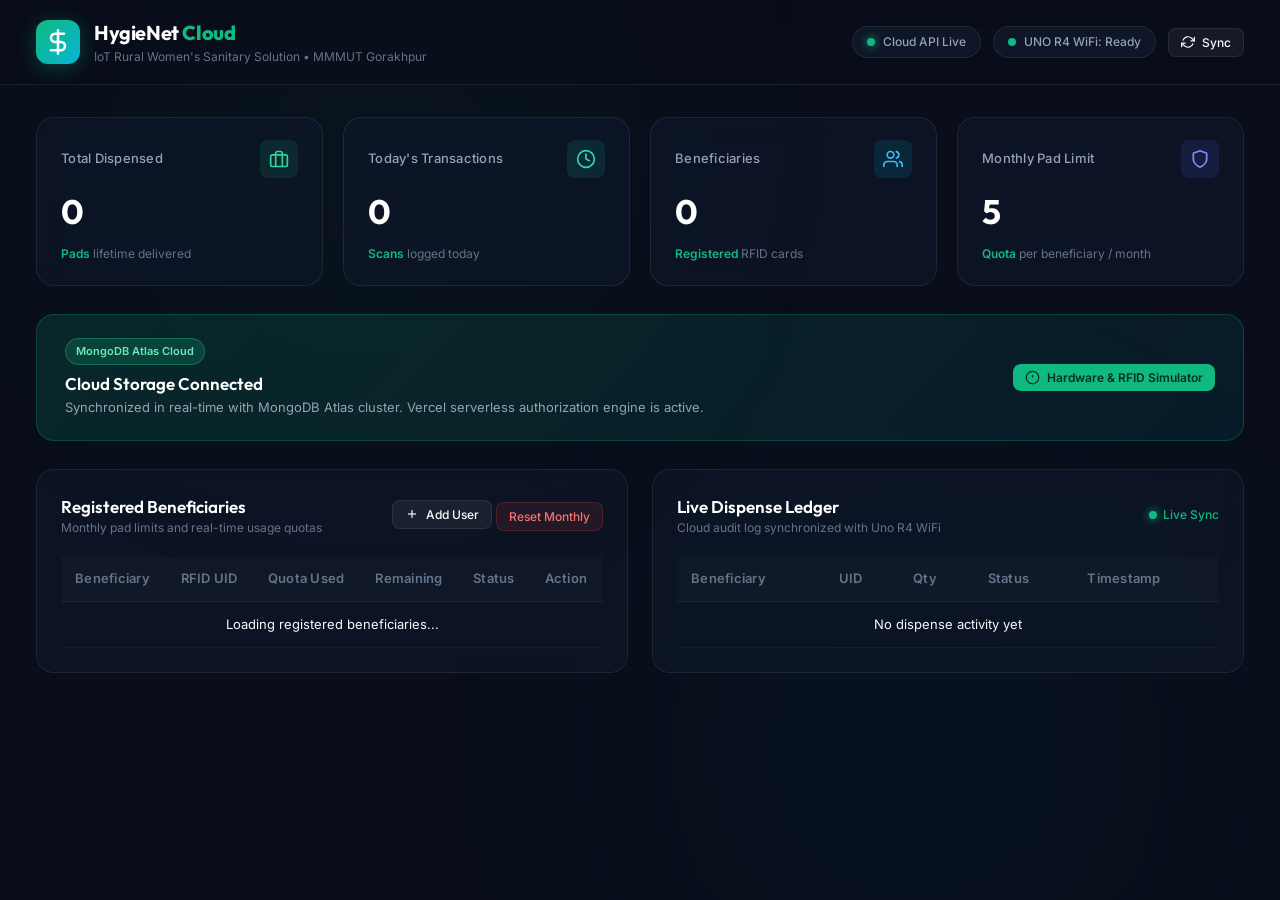
==== public/index.html @ bf375c2e "feat: complete cloud edition project files" ====
<!DOCTYPE html>
<html lang="en">
<head>
  <meta charset="UTF-8">
  <meta name="viewport" content="width=device-width, initial-scale=1.0">
  <title>HygieNet Cloud — IoT Sanitary Vending Machine Dashboard</title>
  <meta name="description" content="Next-Gen Cloud IoT Sanitary Vending Machine Management System powered by Arduino UNO R4 WiFi, Vercel Serverless, and MongoDB Atlas.">
  <link rel="preconnect" href="https://fonts.googleapis.com">
  <link rel="preconnect" href="https://fonts.gstatic.com" crossorigin>
  <link href="https://fonts.googleapis.com/css2?family=Inter:wght@300;400;500;600;700&family=Outfit:wght@500;600;700;800&family=JetBrains+Mono:wght@400;500&display=swap" rel="stylesheet">
  <link rel="stylesheet" href="style.css">
</head>
<body>
  <!-- Ambient background glow effects -->
  <div class="ambient-glow glow-1"></div>
  <div class="ambient-glow glow-2"></div>

  <div class="app-shell">
    <!-- Top Navigation Bar -->
    <header class="top-nav">
      <div class="brand-group">
        <div class="brand-logo">
          <svg width="28" height="28" viewBox="0 0 24 24" fill="none" stroke="currentColor" stroke-width="2.2" stroke-linecap="round" stroke-linejoin="round">
            <path d="M12 2v20M17 5H9.5a3.5 3.5 0 0 0 0 7h5a3.5 3.5 0 0 1 0 7H6"/>
          </svg>
        </div>
        <div class="brand-text">
          <div class="brand-title">HygieNet <span>Cloud</span></div>
          <div class="brand-subtitle">IoT Rural Women's Sanitary Solution • MMMUT Gorakhpur</div>
        </div>
      </div>

      <div class="nav-status-items">
        <div class="status-pill" id="cloud-status-pill">
          <span class="status-indicator-dot online"></span>
          <span id="cloud-status-text">Cloud API Live</span>
        </div>
        <div class="status-pill" id="device-status-pill">
          <span class="status-indicator-dot pulse-emerald"></span>
          <span id="device-status-text">UNO R4 WiFi: Ready</span>
        </div>
        <button class="btn btn-secondary btn-sm" id="btn-refresh" onclick="fetchDashboardData()">
          <svg width="14" height="14" viewBox="0 0 24 24" fill="none" stroke="currentColor" stroke-width="2" stroke-linecap="round" stroke-linejoin="round">
            <polyline points="23 4 23 10 17 10"></polyline>
            <polyline points="1 20 1 14 7 14"></polyline>
            <path d="M3.51 9a9 9 0 0 1 14.85-3.36L23 10M1 14l4.64 4.36A9 9 0 0 0 20.49 15"></path>
          </svg>
          Sync
        </button>
      </div>
    </header>

    <!-- Main Content Container -->
    <main class="main-container">
      
      <!-- Metrics Overview Cards -->
      <section class="metrics-grid">
        <div class="metric-card">
          <div class="metric-header">
            <span class="metric-label">Total Dispensed</span>
            <div class="metric-icon icon-emerald">
              <svg width="20" height="20" viewBox="0 0 24 24" fill="none" stroke="currentColor" stroke-width="2" stroke-linecap="round" stroke-linejoin="round"><rect x="2" y="7" width="20" height="14" rx="2" ry="2"></rect><path d="M16 21V5a2 2 0 0 0-2-2h-4a2 2 0 0 0-2 2v16"></path></svg>
            </div>
          </div>
          <div class="metric-value" id="stat-total-dispensed">0</div>
          <div class="metric-trend"><span class="trend-highlight">Pads</span> lifetime delivered</div>
        </div>

        <div class="metric-card">
          <div class="metric-header">
            <span class="metric-label">Today's Transactions</span>
            <div class="metric-icon icon-teal">
              <svg width="20" height="20" viewBox="0 0 24 24" fill="none" stroke="currentColor" stroke-width="2" stroke-linecap="round" stroke-linejoin="round"><circle cx="12" cy="12" r="10"></circle><polyline points="12 6 12 12 16 14"></polyline></svg>
            </div>
          </div>
          <div class="metric-value" id="stat-today-tx">0</div>
          <div class="metric-trend"><span class="trend-highlight">Scans</span> logged today</div>
        </div>

        <div class="metric-card">
          <div class="metric-header">
            <span class="metric-label">Beneficiaries</span>
            <div class="metric-icon icon-cyan">
              <svg width="20" height="20" viewBox="0 0 24 24" fill="none" stroke="currentColor" stroke-width="2" stroke-linecap="round" stroke-linejoin="round"><path d="M17 21v-2a4 4 0 0 0-4-4H5a4 4 0 0 0-4 4v2"></path><circle cx="9" cy="7" r="4"></circle><path d="M23 21v-2a4 4 0 0 0-3-3.87"></path><path d="M16 3.13a4 4 0 0 1 0 7.75"></path></svg>
            </div>
          </div>
          <div class="metric-value" id="stat-active-users">0</div>
          <div class="metric-trend"><span class="trend-highlight">Registered</span> RFID cards</div>
        </div>

        <div class="metric-card">
          <div class="metric-header">
            <span class="metric-label">Monthly Pad Limit</span>
            <div class="metric-icon icon-indigo">
              <svg width="20" height="20" viewBox="0 0 24 24" fill="none" stroke="currentColor" stroke-width="2" stroke-linecap="round" stroke-linejoin="round"><path d="M12 22s8-4 8-10V5l-8-3-8 3v7c0 6 8 10 8 10z"></path></svg>
            </div>
          </div>
          <div class="metric-value" id="stat-monthly-limit">5</div>
          <div class="metric-trend"><span class="trend-highlight">Quota</span> per beneficiary / month</div>
        </div>
      </section>

      <!-- Database & Architecture Banner -->
      <section class="banner-card" id="db-status-banner">
        <div class="banner-content">
          <div class="banner-badge" id="db-badge">MongoDB Atlas Cloud</div>
          <div class="banner-title" id="db-title">Cloud Storage Connected</div>
          <div class="banner-desc" id="db-desc">Synchronized in real-time with MongoDB Atlas cluster. Vercel serverless authorization engine is active.</div>
        </div>
        <div class="banner-actions">
          <button class="btn btn-primary btn-sm" id="btn-open-simulator" onclick="toggleSimulator()">
            <svg width="15" height="15" viewBox="0 0 24 24" fill="none" stroke="currentColor" stroke-width="2"><circle cx="12" cy="12" r="10"></circle><line x1="12" y1="8" x2="12" y2="12"></line><line x1="12" y1="16" x2="12.01" y2="16"></line></svg>
            Hardware & RFID Simulator
          </button>
        </div>
      </section>

      <!-- Interactive Hardware Simulator (Drawer/Card) -->
      <section class="simulator-section card-glass hidden" id="simulator-container">
        <div class="simulator-header">
          <div class="simulator-title-group">
            <span class="badge badge-emerald">Interactive Testbed</span>
            <h3>Arduino UNO R4 WiFi & Dispenser Simulator</h3>
            <p>Test RFID card authentication, quota calculation, button selection, and dual-servo dispensing live in your browser.</p>
          </div>
          <button class="btn-icon" onclick="toggleSimulator()" title="Close Simulator">✕</button>
        </div>

        <div class="simulator-body">
          <!-- Left: Virtual Machine Display & Controls -->
          <div class="virtual-device">
            <div class="oled-frame">
              <div class="oled-glass" id="sim-oled">
                <div class="oled-line-1" id="sim-oled-line1">HYGIENET R4</div>
                <div class="oled-line-2" id="sim-oled-line2">READY TO SCAN</div>
                <div class="oled-line-3" id="sim-oled-line3">TAP RFID CARD</div>
              </div>
            </div>

            <div class="virtual-buttons">
              <button class="btn-hw" id="hw-btn-inc" onclick="simAdjustQty(1)" title="Increment Quantity (+)">+</button>
              <button class="btn-hw" id="hw-btn-dec" onclick="simAdjustQty(-1)" title="Decrement Quantity (-)">−</button>
              <button class="btn-hw btn-hw-confirm" id="hw-btn-conf" onclick="simConfirmDispense()" title="Confirm Dispense">CONFIRM</button>
            </div>

            <!-- Virtual Servos Animation -->
            <div class="servos-visualization">
              <div class="servo-item">
                <div class="servo-label">ARM SERVO (Pin A3)</div>
                <div class="servo-track"><div class="servo-indicator" id="sim-servo-arm"></div></div>
              </div>
              <div class="servo-item">
                <div class="servo-label">GATE SERVO (Pin 8)</div>
                <div class="servo-track"><div class="servo-indicator" id="sim-servo-gate"></div></div>
              </div>
            </div>
          </div>

          <!-- Right: Quick Tap Presets -->
          <div class="simulator-controls">
            <h4 class="subheading">Quick Tap Test Cards</h4>
            <div class="test-cards-list">
              <button class="test-card-btn" onclick="simTapCard('C3:27:87:14')">
                <div class="test-card-name">Sunita Yadav</div>
                <div class="test-card-uid">UID: C3:27:87:14</div>
                <span class="badge badge-emerald">Registered (5/mo)</span>
              </button>
              <button class="test-card-btn" onclick="simTapCard('E3:A5:AE:02')">
                <div class="test-card-name">Anita Kumari</div>
                <div class="test-card-uid">UID: E3:A5:AE:02</div>
                <span class="badge badge-emerald">Registered (5/mo)</span>
              </button>
              <button class="test-card-btn" onclick="simTapCard('D7:EE:26:03')">
                <div class="test-card-name">Unknown Card</div>
                <div class="test-card-uid">UID: D7:EE:26:03</div>
                <span class="badge badge-warn">Unregistered Card</span>
              </button>
            </div>

            <div class="custom-card-input">
              <input type="text" id="sim-custom-uid" placeholder="Custom UID (e.g. AA:BB:CC:DD)" class="form-input">
              <button class="btn btn-secondary btn-sm" onclick="simTapCustomCard()">Tap Custom UID</button>
            </div>
          </div>
        </div>
      </section>

      <!-- Main Two Column Grid: Users and Transactions -->
      <div class="two-col-grid">
        <!-- Beneficiaries Card -->
        <section class="content-card card-glass">
          <div class="card-toolbar">
            <div class="card-title-group">
              <h3>Registered Beneficiaries</h3>
              <p>Monthly pad limits and real-time usage quotas</p>
            </div>
            <div class="card-actions">
              <button class="btn btn-secondary btn-sm" onclick="openAddUserModal()">
                <svg width="14" height="14" viewBox="0 0 24 24" fill="none" stroke="currentColor" stroke-width="2"><line x1="12" y1="5" x2="12" y2="19"></line><line x1="5" y1="12" x2="19" y2="12"></line></svg>
                Add User
              </button>
              <button class="btn btn-danger-subtle btn-sm" onclick="confirmResetAll()">
                Reset Monthly
              </button>
            </div>
          </div>

          <div class="table-responsive">
            <table class="data-table" id="users-table">
              <thead>
                <tr>
                  <th>Beneficiary</th>
                  <th>RFID UID</th>
                  <th>Quota Used</th>
                  <th>Remaining</th>
                  <th>Status</th>
                  <th>Action</th>
                </tr>
              </thead>
              <tbody id="users-tbody">
                <tr><td colspan="6" class="text-center text-muted py-4">Loading registered beneficiaries...</td></tr>
              </tbody>
            </table>
          </div>
        </section>

        <!-- Transactions Ledger Card -->
        <section class="content-card card-glass">
          <div class="card-toolbar">
            <div class="card-title-group">
              <h3>Live Dispense Ledger</h3>
              <p>Cloud audit log synchronized with Uno R4 WiFi</p>
            </div>
            <div class="live-pulse-badge">
              <span class="status-indicator-dot online"></span>
              Live Sync
            </div>
          </div>

          <div class="table-responsive">
            <table class="data-table" id="tx-table">
              <thead>
                <tr>
                  <th>Beneficiary</th>
                  <th>UID</th>
                  <th>Qty</th>
                  <th>Status</th>
                  <th>Timestamp</th>
                </tr>
              </thead>
              <tbody id="tx-tbody">
                <tr><td colspan="5" class="text-center text-muted py-4">No dispense activity yet</td></tr>
              </tbody>
            </table>
          </div>
        </section>
      </div>

    </main>
  </div>

  <!-- Add / Edit Beneficiary Modal -->
  <div class="modal-backdrop hidden" id="user-modal">
    <div class="modal-box">
      <div class="modal-header">
        <h3 id="modal-title">Register Beneficiary Card</h3>
        <button class="btn-icon" onclick="closeUserModal()">✕</button>
      </div>
      <form id="user-form" onsubmit="handleUserSubmit(event)">
        <div class="form-group">
          <label for="form-name">Beneficiary Name</label>
          <input type="text" id="form-name" class="form-input" placeholder="e.g. Priya Sharma" required>
        </div>
        <div class="form-group">
          <label for="form-uid">RFID Card UID</label>
          <input type="text" id="form-uid" class="form-input font-mono" placeholder="e.g. C3:27:87:14" required>
          <span class="field-hint">Format: 8-10 hex characters separated by colons</span>
        </div>
        <div class="form-group">
          <label for="form-limit">Monthly Limit (Pads)</label>
          <input type="number" id="form-limit" class="form-input" value="5" min="1" max="20" required>
        </div>
        <div class="modal-footer">
          <button type="button" class="btn btn-secondary" onclick="closeUserModal()">Cancel</button>
          <button type="submit" class="btn btn-primary">Save Beneficiary</button>
        </div>
      </form>
    </div>
  </div>

  <!-- Toast Notification Container -->
  <div class="toast-container" id="toast-container"></div>

  <script src="app.js"></script>
</body>
</html>
---- public/style.css ----
/* ============================================================
   HygieNet Cloud Edition — Modern Glassmorphic Design System
   ============================================================ */

:root {
  --bg-main: #090e1a;
  --bg-surface: rgba(18, 26, 44, 0.75);
  --bg-surface-elevated: rgba(26, 38, 64, 0.85);
  --bg-card: rgba(15, 23, 42, 0.65);
  --border-subtle: rgba(255, 255, 255, 0.08);
  --border-hover: rgba(16, 185, 129, 0.35);
  
  --primary: #10b981;
  --primary-hover: #059669;
  --primary-glow: rgba(16, 185, 129, 0.3);
  --teal: #14b8a6;
  --cyan: #06b6d4;
  --indigo: #6366f1;
  
  --text-main: #f8fafc;
  --text-muted: #94a3b8;
  --text-dim: #64748b;
  
  --status-ok-bg: rgba(16, 185, 129, 0.15);
  --status-ok-text: #34d399;
  --status-warn-bg: rgba(245, 158, 11, 0.15);
  --status-warn-text: #fbbf24;
  --status-err-bg: rgba(239, 68, 68, 0.15);
  --status-err-text: #f87171;
  
  --font-sans: 'Inter', system-ui, -apple-system, sans-serif;
  --font-display: 'Outfit', sans-serif;
  --font-mono: 'JetBrains Mono', monospace;
  
  --radius-sm: 8px;
  --radius-md: 12px;
  --radius-lg: 18px;
  --radius-xl: 24px;
  
  --transition: all 0.25s cubic-bezier(0.16, 1, 0.3, 1);
}

* {
  box-sizing: border-box;
  margin: 0;
  padding: 0;
}

body {
  font-family: var(--font-sans);
  background-color: var(--bg-main);
  color: var(--text-main);
  min-height: 100vh;
  line-height: 1.5;
  overflow-x: hidden;
  position: relative;
}

/* Ambient dynamic background glow */
.ambient-glow {
  position: fixed;
  border-radius: 50%;
  filter: blur(140px);
  pointer-events: none;
  z-index: 0;
}

.glow-1 {
  width: 500px;
  height: 500px;
  background: radial-gradient(circle, rgba(16, 185, 129, 0.12) 0%, transparent 70%);
  top: -100px;
  left: 10%;
}

.glow-2 {
  width: 600px;
  height: 600px;
  background: radial-gradient(circle, rgba(6, 182, 212, 0.08) 0%, transparent 70%);
  bottom: -150px;
  right: 5%;
}

/* App Shell */
.app-shell {
  position: relative;
  z-index: 1;
  display: flex;
  flex-direction: column;
  min-height: 100vh;
}

/* Top Navigation */
.top-nav {
  display: flex;
  align-items: center;
  justify-content: space-between;
  padding: 18px 36px;
  background: rgba(9, 14, 26, 0.7);
  backdrop-filter: blur(16px);
  -webkit-backdrop-filter: blur(16px);
  border-bottom: 1px solid var(--border-subtle);
  position: sticky;
  top: 0;
  z-index: 100;
}

.brand-group {
  display: flex;
  align-items: center;
  gap: 14px;
}

.brand-logo {
  width: 44px;
  height: 44px;
  background: linear-gradient(135deg, #10b981, #06b6d4);
  border-radius: var(--radius-md);
  display: flex;
  align-items: center;
  justify-content: center;
  color: #fff;
  box-shadow: 0 4px 20px var(--primary-glow);
}

.brand-title {
  font-family: var(--font-display);
  font-size: 20px;
  font-weight: 700;
  letter-spacing: -0.02em;
  color: #fff;
}

.brand-title span {
  color: var(--primary);
  font-weight: 800;
}

.brand-subtitle {
  font-size: 12px;
  color: var(--text-dim);
  font-weight: 400;
}

.nav-status-items {
  display: flex;
  align-items: center;
  gap: 12px;
}

.status-pill {
  display: flex;
  align-items: center;
  gap: 8px;
  padding: 6px 14px;
  background: var(--bg-surface);
  border: 1px solid var(--border-subtle);
  border-radius: 999px;
  font-size: 12px;
  font-weight: 500;
  color: var(--text-muted);
}

.status-indicator-dot {
  width: 8px;
  height: 8px;
  border-radius: 50%;
}

.status-indicator-dot.online {
  background-color: var(--primary);
  box-shadow: 0 0 10px var(--primary);
}

.status-indicator-dot.pulse-emerald {
  background-color: var(--primary);
  animation: pulse-dot 2s infinite;
}

@keyframes pulse-dot {
  0% { transform: scale(0.95); box-shadow: 0 0 0 0 rgba(16, 185, 129, 0.7); }
  70% { transform: scale(1); box-shadow: 0 0 0 8px rgba(16, 185, 129, 0); }
  100% { transform: scale(0.95); box-shadow: 0 0 0 0 rgba(16, 185, 129, 0); }
}

/* Main Container */
.main-container {
  flex: 1;
  max-width: 1400px;
  width: 100%;
  margin: 0 auto;
  padding: 32px 36px;
  display: flex;
  flex-direction: column;
  gap: 28px;
}

/* Metrics Grid */
.metrics-grid {
  display: grid;
  grid-template-columns: repeat(auto-fit, minmax(240px, 1fr));
  gap: 20px;
}

.metric-card {
  background: var(--bg-card);
  backdrop-filter: blur(14px);
  -webkit-backdrop-filter: blur(14px);
  border: 1px solid var(--border-subtle);
  border-radius: var(--radius-lg);
  padding: 22px 24px;
  display: flex;
  flex-direction: column;
  gap: 8px;
  transition: var(--transition);
}

.metric-card:hover {
  transform: translateY(-3px);
  border-color: var(--border-hover);
  box-shadow: 0 12px 30px rgba(0, 0, 0, 0.25);
}

.metric-header {
  display: flex;
  align-items: center;
  justify-content: space-between;
}

.metric-label {
  font-size: 13px;
  font-weight: 500;
  color: var(--text-muted);
  letter-spacing: 0.02em;
}

.metric-icon {
  width: 38px;
  height: 38px;
  border-radius: var(--radius-sm);
  display: flex;
  align-items: center;
  justify-content: center;
}

.icon-emerald { background: rgba(16, 185, 129, 0.12); color: #34d399; }
.icon-teal { background: rgba(20, 184, 166, 0.12); color: #2dd4bf; }
.icon-cyan { background: rgba(6, 182, 212, 0.12); color: #38bdf8; }
.icon-indigo { background: rgba(99, 102, 241, 0.12); color: #818cf8; }

.metric-value {
  font-family: var(--font-display);
  font-size: 34px;
  font-weight: 700;
  color: #fff;
  letter-spacing: -0.02em;
}

.metric-trend {
  font-size: 12px;
  color: var(--text-dim);
}

.trend-highlight {
  color: var(--primary);
  font-weight: 600;
}

/* Banner Card */
.banner-card {
  background: linear-gradient(135deg, rgba(16, 185, 129, 0.15) 0%, rgba(6, 182, 212, 0.08) 100%);
  border: 1px solid rgba(16, 185, 129, 0.25);
  border-radius: var(--radius-lg);
  padding: 22px 28px;
  display: flex;
  align-items: center;
  justify-content: space-between;
  flex-wrap: wrap;
  gap: 16px;
}

.banner-badge {
  display: inline-block;
  padding: 4px 10px;
  background: rgba(16, 185, 129, 0.2);
  border: 1px solid rgba(16, 185, 129, 0.4);
  border-radius: 999px;
  font-size: 11px;
  font-weight: 600;
  color: #6ee7b7;
  margin-bottom: 6px;
}

.banner-title {
  font-family: var(--font-display);
  font-size: 17px;
  font-weight: 600;
  color: #fff;
}

.banner-desc {
  font-size: 13px;
  color: var(--text-muted);
  max-width: 680px;
  margin-top: 2px;
}

/* Simulator Container */
.simulator-section {
  padding: 26px 30px;
  border-radius: var(--radius-xl);
  background: var(--bg-surface-elevated);
  border: 1px solid rgba(16, 185, 129, 0.3);
  box-shadow: 0 16px 40px rgba(0, 0, 0, 0.4);
}

.simulator-header {
  display: flex;
  justify-content: space-between;
  align-items: flex-start;
  margin-bottom: 24px;
}

.simulator-title-group h3 {
  font-family: var(--font-display);
  font-size: 18px;
  font-weight: 600;
  margin-top: 6px;
}

.simulator-title-group p {
  font-size: 13px;
  color: var(--text-muted);
}

.simulator-body {
  display: grid;
  grid-template-columns: 340px 1fr;
  gap: 32px;
}

@media (max-width: 860px) {
  .simulator-body { grid-template-columns: 1fr; }
}

/* Virtual Device UI */
.virtual-device {
  background: #020617;
  border: 2px solid #1e293b;
  border-radius: var(--radius-lg);
  padding: 20px;
  display: flex;
  flex-direction: column;
  gap: 16px;
  box-shadow: inset 0 2px 8px rgba(0,0,0,0.8);
}

.oled-frame {
  background: #090e17;
  border: 3px solid #334155;
  border-radius: var(--radius-sm);
  padding: 16px 12px;
  box-shadow: inset 0 0 20px rgba(0, 255, 180, 0.08);
}

.oled-glass {
  display: flex;
  flex-direction: column;
  align-items: center;
  justify-content: center;
  min-height: 90px;
  font-family: var(--font-mono);
  color: #38bdf8;
  text-shadow: 0 0 8px rgba(56, 189, 248, 0.6);
  text-align: center;
}

.oled-line-1 { font-size: 14px; font-weight: 700; letter-spacing: 0.05em; margin-bottom: 4px; }
.oled-line-2 { font-size: 18px; font-weight: 800; color: #a7f3d0; text-shadow: 0 0 10px rgba(167, 243, 208, 0.8); }
.oled-line-3 { font-size: 12px; color: #94a3b8; margin-top: 6px; }

.virtual-buttons {
  display: flex;
  gap: 10px;
}

.btn-hw {
  flex: 1;
  background: #1e293b;
  border: 1px solid #475569;
  color: #f1f5f9;
  font-family: var(--font-mono);
  font-size: 18px;
  font-weight: 700;
  border-radius: var(--radius-sm);
  padding: 12px 0;
  cursor: pointer;
  transition: var(--transition);
  box-shadow: 0 4px #0f172a;
}

.btn-hw:active {
  transform: translateY(3px);
  box-shadow: 0 1px #0f172a;
}

.btn-hw-confirm {
  flex: 2;
  background: #065f46;
  border-color: #10b981;
  color: #ecfdf5;
  font-size: 13px;
  letter-spacing: 0.05em;
}

.servos-visualization {
  background: #0f172a;
  border-radius: var(--radius-sm);
  padding: 12px;
  display: flex;
  flex-direction: column;
  gap: 10px;
  border: 1px solid #1e293b;
}

.servo-label {
  font-size: 10px;
  font-family: var(--font-mono);
  color: #64748b;
  margin-bottom: 4px;
}

.servo-track {
  height: 8px;
  background: #1e293b;
  border-radius: 4px;
  position: relative;
  overflow: hidden;
}

.servo-indicator {
  position: absolute;
  top: 0;
  left: 0;
  height: 100%;
  width: 25%;
  background: var(--primary);
  border-radius: 4px;
  transition: all 0.4s ease;
}

.servo-indicator.actuated {
  left: 75%;
  background: #38bdf8;
  box-shadow: 0 0 10px #38bdf8;
}

/* Simulator Test Card Buttons */
.test-cards-list {
  display: grid;
  grid-template-columns: repeat(auto-fit, minmax(200px, 1fr));
  gap: 12px;
  margin-top: 10px;
}

.test-card-btn {
  background: var(--bg-card);
  border: 1px solid var(--border-subtle);
  border-radius: var(--radius-md);
  padding: 14px 16px;
  text-align: left;
  cursor: pointer;
  transition: var(--transition);
}

.test-card-btn:hover {
  border-color: var(--border-hover);
  background: rgba(16, 185, 129, 0.08);
  transform: translateY(-2px);
}

.test-card-name { font-weight: 600; font-size: 14px; color: #fff; }
.test-card-uid { font-family: var(--font-mono); font-size: 11px; color: var(--text-dim); margin: 4px 0 8px; }

.custom-card-input {
  display: flex;
  gap: 10px;
  margin-top: 16px;
}

/* Two Column Tables Layout */
.two-col-grid {
  display: grid;
  grid-template-columns: 1fr 1fr;
  gap: 24px;
}

@media (max-width: 1080px) {
  .two-col-grid { grid-template-columns: 1fr; }
}

.card-glass {
  background: var(--bg-card);
  backdrop-filter: blur(16px);
  -webkit-backdrop-filter: blur(16px);
  border: 1px solid var(--border-subtle);
  border-radius: var(--radius-lg);
  padding: 24px;
}

.card-toolbar {
  display: flex;
  align-items: center;
  justify-content: space-between;
  margin-bottom: 20px;
  flex-wrap: wrap;
  gap: 12px;
}

.card-title-group h3 {
  font-family: var(--font-display);
  font-size: 17px;
  font-weight: 600;
  color: #fff;
}

.card-title-group p {
  font-size: 12px;
  color: var(--text-dim);
}

.live-pulse-badge {
  display: flex;
  align-items: center;
  gap: 6px;
  font-size: 12px;
  color: var(--primary);
  font-weight: 500;
}

/* Tables */
.table-responsive {
  width: 100%;
  overflow-x: auto;
}

.data-table {
  width: 100%;
  border-collapse: collapse;
  font-size: 13px;
  text-align: left;
}

.data-table th {
  padding: 12px 14px;
  background: rgba(255, 255, 255, 0.02);
  color: var(--text-dim);
  font-weight: 600;
  border-bottom: 1px solid var(--border-subtle);
  letter-spacing: 0.02em;
}

.data-table td {
  padding: 13px 14px;
  border-bottom: 1px solid rgba(255, 255, 255, 0.04);
  color: var(--text-main);
  vertical-align: middle;
}

.data-table tr:hover td {
  background: rgba(255, 255, 255, 0.02);
}

/* Progress bar inside table */
.progress-wrap {
  background: rgba(255, 255, 255, 0.08);
  border-radius: 999px;
  height: 7px;
  width: 90px;
  overflow: hidden;
  margin-top: 4px;
}

.progress-bar {
  background: var(--primary);
  height: 100%;
  border-radius: 999px;
  transition: width 0.3s ease;
}

.progress-bar.limit-reached {
  background: #f59e0b;
}

/* Badges */
.badge {
  display: inline-flex;
  align-items: center;
  padding: 3px 9px;
  border-radius: 999px;
  font-size: 11px;
  font-weight: 600;
  letter-spacing: 0.02em;
}

.badge-emerald { background: var(--status-ok-bg); color: var(--status-ok-text); }
.badge-warn { background: var(--status-warn-bg); color: var(--status-warn-text); }
.badge-err { background: var(--status-err-bg); color: var(--status-err-text); }

/* Buttons */
.btn {
  display: inline-flex;
  align-items: center;
  justify-content: center;
  gap: 7px;
  padding: 8px 16px;
  border-radius: var(--radius-sm);
  font-size: 13px;
  font-weight: 500;
  cursor: pointer;
  transition: var(--transition);
  border: none;
  font-family: inherit;
}

.btn-sm { padding: 6px 12px; font-size: 12px; }

.btn-primary {
  background: var(--primary);
  color: #042f1f;
  font-weight: 600;
}

.btn-primary:hover {
  background: var(--primary-hover);
  color: #fff;
  box-shadow: 0 4px 14px var(--primary-glow);
}

.btn-secondary {
  background: rgba(255, 255, 255, 0.06);
  color: var(--text-main);
  border: 1px solid var(--border-subtle);
}

.btn-secondary:hover {
  background: rgba(255, 255, 255, 0.12);
  border-color: rgba(255, 255, 255, 0.15);
}

.btn-danger-subtle {
  background: rgba(239, 68, 68, 0.1);
  color: #f87171;
  border: 1px solid rgba(239, 68, 68, 0.2);
}

.btn-danger-subtle:hover {
  background: rgba(239, 68, 68, 0.2);
}

.btn-icon {
  background: transparent;
  border: none;
  color: var(--text-dim);
  font-size: 16px;
  cursor: pointer;
  padding: 4px;
}

.btn-icon:hover { color: #fff; }

/* Forms & Inputs */
.form-group {
  margin-bottom: 16px;
}

.form-group label {
  display: block;
  font-size: 12px;
  font-weight: 500;
  color: var(--text-muted);
  margin-bottom: 6px;
}

.form-input {
  width: 100%;
  padding: 10px 14px;
  background: rgba(15, 23, 42, 0.8);
  border: 1px solid var(--border-subtle);
  border-radius: var(--radius-sm);
  color: #fff;
  font-size: 13px;
  font-family: inherit;
  outline: none;
  transition: var(--transition);
}

.form-input:focus {
  border-color: var(--primary);
  box-shadow: 0 0 0 3px rgba(16, 185, 129, 0.15);
}

.field-hint {
  font-size: 11px;
  color: var(--text-dim);
  margin-top: 4px;
  display: block;
}

/* Modal */
.modal-backdrop {
  position: fixed;
  top: 0;
  left: 0;
  right: 0;
  bottom: 0;
  background: rgba(0, 0, 0, 0.7);
  backdrop-filter: blur(8px);
  display: flex;
  align-items: center;
  justify-content: center;
  z-index: 1000;
}

.modal-box {
  background: #0f172a;
  border: 1px solid var(--border-subtle);
  border-radius: var(--radius-lg);
  width: 100%;
  max-width: 440px;
  padding: 24px;
  box-shadow: 0 20px 40px rgba(0, 0, 0, 0.6);
}

.modal-header {
  display: flex;
  justify-content: space-between;
  align-items: center;
  margin-bottom: 20px;
}

.modal-header h3 {
  font-family: var(--font-display);
  font-size: 17px;
}

.modal-footer {
  display: flex;
  justify-content: flex-end;
  gap: 10px;
  margin-top: 24px;
}

/* Toast Notifications */
.toast-container {
  position: fixed;
  bottom: 24px;
  right: 24px;
  display: flex;
  flex-direction: column;
  gap: 10px;
  z-index: 2000;
}

.toast {
  padding: 12px 18px;
  background: #1e293b;
  border: 1px solid var(--border-subtle);
  border-radius: var(--radius-sm);
  color: #fff;
  font-size: 13px;
  box-shadow: 0 8px 24px rgba(0, 0, 0, 0.4);
  animation: slide-in 0.3s ease;
}

.toast.toast-success { border-left: 4px solid var(--primary); }
.toast.toast-error { border-left: 4px solid #ef4444; }

@keyframes slide-in {
  from { transform: translateX(100%); opacity: 0; }
  to { transform: translateX(0); opacity: 1; }
}

/* Utilities */
.hidden { display: none !important; }
.font-mono { font-family: var(--font-mono); }
.text-center { text-align: center; }
.text-muted { color: var(--text-muted); }
.py-4 { padding-top: 24px; padding-bottom: 24px; }
.subheading { font-size: 13px; font-weight: 600; color: var(--text-muted); margin-bottom: 8px; }
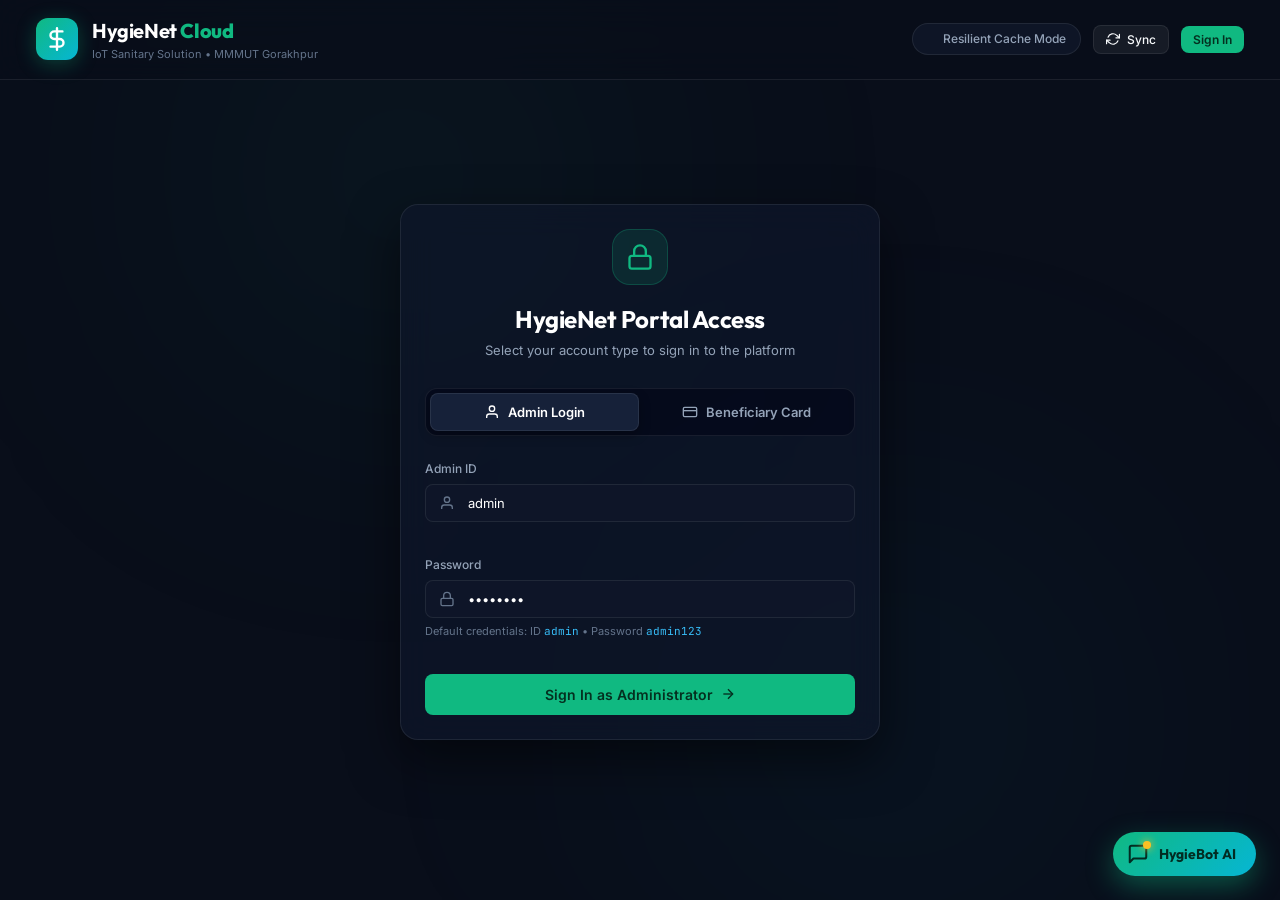
==== commit 23e5a115: "feat: add menstrual period tracker, bilingual AI chatbot (HygieBot), and fix user login sync" ====
--- a/public/index.html
+++ b/public/index.html
@@ -3,12 +3,12 @@
 <head>
   <meta charset="UTF-8">
   <meta name="viewport" content="width=device-width, initial-scale=1.0">
-  <title>HygieNet Cloud — IoT Sanitary Vending Machine Dashboard</title>
-  <meta name="description" content="Next-Gen Cloud IoT Sanitary Vending Machine Management System powered by Arduino UNO R4 WiFi, Vercel Serverless, and MongoDB Atlas.">
+  <title>HygieNet Cloud — IoT Sanitary Vending Management System</title>
+  <meta name="description" content="Next-Gen Cloud IoT Sanitary Vending Machine Management System with Admin & Beneficiary Portals, powered by Arduino UNO R4 WiFi and MongoDB Atlas.">
   <link rel="preconnect" href="https://fonts.googleapis.com">
   <link rel="preconnect" href="https://fonts.gstatic.com" crossorigin>
-  <link href="https://fonts.googleapis.com/css2?family=Inter:wght@300;400;500;600;700&family=Outfit:wght@500;600;700;800&family=JetBrains+Mono:wght@400;500&display=swap" rel="stylesheet">
-  <link rel="stylesheet" href="style.css">
+  <link href="https://fonts.googleapis.com/css2?family=Inter:wght@300;400;500;600;700&family=Outfit:wght@500;600;700;800&family=JetBrains+Mono:wght@400;500;600&display=swap" rel="stylesheet">
+  <link rel="stylesheet" href="style.css?v=2.5">
 </head>
 <body>
   <!-- Ambient background glow effects -->
@@ -20,26 +20,28 @@
     <header class="top-nav">
       <div class="brand-group">
         <div class="brand-logo">
-          <svg width="28" height="28" viewBox="0 0 24 24" fill="none" stroke="currentColor" stroke-width="2.2" stroke-linecap="round" stroke-linejoin="round">
+          <svg width="26" height="26" viewBox="0 0 24 24" fill="none" stroke="currentColor" stroke-width="2.2" stroke-linecap="round" stroke-linejoin="round">
             <path d="M12 2v20M17 5H9.5a3.5 3.5 0 0 0 0 7h5a3.5 3.5 0 0 1 0 7H6"/>
           </svg>
         </div>
         <div class="brand-text">
           <div class="brand-title">HygieNet <span>Cloud</span></div>
-          <div class="brand-subtitle">IoT Rural Women's Sanitary Solution • MMMUT Gorakhpur</div>
+          <div class="brand-subtitle">IoT Sanitary Solution • MMMUT Gorakhpur</div>
         </div>
       </div>
 
       <div class="nav-status-items">
         <div class="status-pill" id="cloud-status-pill">
           <span class="status-indicator-dot online"></span>
-          <span id="cloud-status-text">Cloud API Live</span>
-        </div>
-        <div class="status-pill" id="device-status-pill">
-          <span class="status-indicator-dot pulse-emerald"></span>
-          <span id="device-status-text">UNO R4 WiFi: Ready</span>
-        </div>
-        <button class="btn btn-secondary btn-sm" id="btn-refresh" onclick="fetchDashboardData()">
+          <span id="cloud-status-text">Cloud Sync Live</span>
+        </div>
+
+        <div class="role-badge-pill" id="nav-user-pill" style="display: none;">
+          <span class="role-avatar" id="nav-user-avatar">A</span>
+          <span class="role-name" id="nav-user-name">Admin</span>
+        </div>
+
+        <button class="btn btn-secondary btn-sm" id="btn-refresh" onclick="refreshCurrentView()">
           <svg width="14" height="14" viewBox="0 0 24 24" fill="none" stroke="currentColor" stroke-width="2" stroke-linecap="round" stroke-linejoin="round">
             <polyline points="23 4 23 10 17 10"></polyline>
             <polyline points="1 20 1 14 7 14"></polyline>
@@ -47,213 +49,509 @@
           </svg>
           Sync
         </button>
+
+        <button class="btn btn-primary btn-sm" id="btn-auth-action" onclick="handleAuthAction()">
+          Sign In
+        </button>
       </div>
     </header>
 
-    <!-- Main Content Container -->
+    <!-- Main Container -->
     <main class="main-container">
-      
-      <!-- Metrics Overview Cards -->
-      <section class="metrics-grid">
-        <div class="metric-card">
-          <div class="metric-header">
-            <span class="metric-label">Total Dispensed</span>
-            <div class="metric-icon icon-emerald">
-              <svg width="20" height="20" viewBox="0 0 24 24" fill="none" stroke="currentColor" stroke-width="2" stroke-linecap="round" stroke-linejoin="round"><rect x="2" y="7" width="20" height="14" rx="2" ry="2"></rect><path d="M16 21V5a2 2 0 0 0-2-2h-4a2 2 0 0 0-2 2v16"></path></svg>
-            </div>
-          </div>
-          <div class="metric-value" id="stat-total-dispensed">0</div>
-          <div class="metric-trend"><span class="trend-highlight">Pads</span> lifetime delivered</div>
-        </div>
-
-        <div class="metric-card">
-          <div class="metric-header">
-            <span class="metric-label">Today's Transactions</span>
-            <div class="metric-icon icon-teal">
-              <svg width="20" height="20" viewBox="0 0 24 24" fill="none" stroke="currentColor" stroke-width="2" stroke-linecap="round" stroke-linejoin="round"><circle cx="12" cy="12" r="10"></circle><polyline points="12 6 12 12 16 14"></polyline></svg>
-            </div>
-          </div>
-          <div class="metric-value" id="stat-today-tx">0</div>
-          <div class="metric-trend"><span class="trend-highlight">Scans</span> logged today</div>
-        </div>
-
-        <div class="metric-card">
-          <div class="metric-header">
-            <span class="metric-label">Beneficiaries</span>
-            <div class="metric-icon icon-cyan">
-              <svg width="20" height="20" viewBox="0 0 24 24" fill="none" stroke="currentColor" stroke-width="2" stroke-linecap="round" stroke-linejoin="round"><path d="M17 21v-2a4 4 0 0 0-4-4H5a4 4 0 0 0-4 4v2"></path><circle cx="9" cy="7" r="4"></circle><path d="M23 21v-2a4 4 0 0 0-3-3.87"></path><path d="M16 3.13a4 4 0 0 1 0 7.75"></path></svg>
-            </div>
-          </div>
-          <div class="metric-value" id="stat-active-users">0</div>
-          <div class="metric-trend"><span class="trend-highlight">Registered</span> RFID cards</div>
-        </div>
-
-        <div class="metric-card">
-          <div class="metric-header">
-            <span class="metric-label">Monthly Pad Limit</span>
-            <div class="metric-icon icon-indigo">
-              <svg width="20" height="20" viewBox="0 0 24 24" fill="none" stroke="currentColor" stroke-width="2" stroke-linecap="round" stroke-linejoin="round"><path d="M12 22s8-4 8-10V5l-8-3-8 3v7c0 6 8 10 8 10z"></path></svg>
-            </div>
-          </div>
-          <div class="metric-value" id="stat-monthly-limit">5</div>
-          <div class="metric-trend"><span class="trend-highlight">Quota</span> per beneficiary / month</div>
+
+      <!-- ============================================================ -->
+      <!--  VIEW 1: AUTHENTICATION SCREEN                               -->
+      <!-- ============================================================ -->
+      <section class="auth-wrapper" id="view-auth">
+        <div class="auth-card card-glass">
+          <div class="auth-header">
+            <div class="auth-icon-badge">
+              <svg width="28" height="28" viewBox="0 0 24 24" fill="none" stroke="currentColor" stroke-width="2" stroke-linecap="round" stroke-linejoin="round">
+                <rect x="3" y="11" width="18" height="11" rx="2" ry="2"></rect>
+                <path d="M7 11V7a5 5 0 0 1 10 0v4"></path>
+              </svg>
+            </div>
+            <h2>HygieNet Portal Access</h2>
+            <p>Select your account type to sign in to the platform</p>
+          </div>
+
+          <!-- Auth Tab Switcher -->
+          <div class="auth-tabs">
+            <button class="auth-tab-btn active" id="tab-btn-admin" onclick="switchAuthTab('admin')">
+              <svg width="16" height="16" viewBox="0 0 24 24" fill="none" stroke="currentColor" stroke-width="2"><path d="M20 21v-2a4 4 0 0 0-4-4H8a4 4 0 0 0-4 4v2"></path><circle cx="12" cy="7" r="4"></circle></svg>
+              Admin Login
+            </button>
+            <button class="auth-tab-btn" id="tab-btn-user" onclick="switchAuthTab('user')">
+              <svg width="16" height="16" viewBox="0 0 24 24" fill="none" stroke="currentColor" stroke-width="2"><rect x="2" y="5" width="20" height="14" rx="2"></rect><line x1="2" y1="10" x2="22" y2="10"></line></svg>
+              Beneficiary Card
+            </button>
+          </div>
+
+          <!-- Admin Login Form -->
+          <form class="auth-form" id="admin-login-form" onsubmit="handleAdminLogin(event)">
+            <div class="form-group">
+              <label for="admin-id">Admin ID</label>
+              <div class="input-with-icon">
+                <svg width="16" height="16" viewBox="0 0 24 24" fill="none" stroke="currentColor" stroke-width="2"><path d="M20 21v-2a4 4 0 0 0-4-4H8a4 4 0 0 0-4 4v2"></path><circle cx="12" cy="7" r="4"></circle></svg>
+                <input type="text" id="admin-id" class="form-input" placeholder="Enter admin username" value="admin" required autocomplete="username">
+              </div>
+            </div>
+
+            <div class="form-group">
+              <label for="admin-password">Password</label>
+              <div class="input-with-icon">
+                <svg width="16" height="16" viewBox="0 0 24 24" fill="none" stroke="currentColor" stroke-width="2"><rect x="3" y="11" width="18" height="11" rx="2" ry="2"></rect><path d="M7 11V7a5 5 0 0 1 10 0v4"></path></svg>
+                <input type="password" id="admin-password" class="form-input" placeholder="Enter admin password" value="admin123" required autocomplete="current-password">
+              </div>
+              <span class="field-hint">Default credentials: ID <code>admin</code> • Password <code>admin123</code></span>
+            </div>
+
+            <button type="submit" class="btn btn-primary btn-block btn-lg" id="btn-admin-submit">
+              Sign In as Administrator
+              <svg width="16" height="16" viewBox="0 0 24 24" fill="none" stroke="currentColor" stroke-width="2"><line x1="5" y1="12" x2="19" y2="12"></line><polyline points="12 5 19 12 12 19"></polyline></svg>
+            </button>
+          </form>
+
+          <!-- Beneficiary Login Form -->
+          <form class="auth-form hidden" id="user-login-form" onsubmit="handleUserLogin(event)">
+            <div class="form-group">
+              <label for="beneficiary-uid">RFID Card UID / Beneficiary ID</label>
+              <div class="input-with-icon">
+                <svg width="16" height="16" viewBox="0 0 24 24" fill="none" stroke="currentColor" stroke-width="2"><rect x="2" y="5" width="20" height="14" rx="2"></rect><line x1="2" y1="10" x2="22" y2="10"></line></svg>
+                <input type="text" id="beneficiary-uid" class="form-input font-mono" placeholder="e.g. C3:27:87:14" required autocomplete="off">
+              </div>
+              <span class="field-hint">Enter the 8-10 character hexadecimal code on your beneficiary card</span>
+            </div>
+
+            <div class="quick-cards-group">
+              <span class="quick-cards-label">Quick select registered cards:</span>
+              <div class="quick-pills" id="quick-pills-container">
+                <button type="button" class="quick-pill" onclick="quickFillUid('C3:27:87:14')">
+                  <span>Sunita Yadav</span>
+                  <code>C3:27:87:14</code>
+                </button>
+                <button type="button" class="quick-pill" onclick="quickFillUid('E3:A5:AE:02')">
+                  <span>Anita Kumari</span>
+                  <code>E3:A5:AE:02</code>
+                </button>
+              </div>
+            </div>
+
+            <button type="submit" class="btn btn-primary btn-block btn-lg" id="btn-user-submit">
+              Access My Account & Quota
+              <svg width="16" height="16" viewBox="0 0 24 24" fill="none" stroke="currentColor" stroke-width="2"><line x1="5" y1="12" x2="19" y2="12"></line><polyline points="12 5 19 12 12 19"></polyline></svg>
+            </button>
+          </form>
         </div>
       </section>
 
-      <!-- Database & Architecture Banner -->
-      <section class="banner-card" id="db-status-banner">
-        <div class="banner-content">
-          <div class="banner-badge" id="db-badge">MongoDB Atlas Cloud</div>
-          <div class="banner-title" id="db-title">Cloud Storage Connected</div>
-          <div class="banner-desc" id="db-desc">Synchronized in real-time with MongoDB Atlas cluster. Vercel serverless authorization engine is active.</div>
-        </div>
-        <div class="banner-actions">
-          <button class="btn btn-primary btn-sm" id="btn-open-simulator" onclick="toggleSimulator()">
-            <svg width="15" height="15" viewBox="0 0 24 24" fill="none" stroke="currentColor" stroke-width="2"><circle cx="12" cy="12" r="10"></circle><line x1="12" y1="8" x2="12" y2="12"></line><line x1="12" y1="16" x2="12.01" y2="16"></line></svg>
-            Hardware & RFID Simulator
-          </button>
-        </div>
-      </section>
-
-      <!-- Interactive Hardware Simulator (Drawer/Card) -->
-      <section class="simulator-section card-glass hidden" id="simulator-container">
-        <div class="simulator-header">
-          <div class="simulator-title-group">
-            <span class="badge badge-emerald">Interactive Testbed</span>
-            <h3>Arduino UNO R4 WiFi & Dispenser Simulator</h3>
-            <p>Test RFID card authentication, quota calculation, button selection, and dual-servo dispensing live in your browser.</p>
-          </div>
-          <button class="btn-icon" onclick="toggleSimulator()" title="Close Simulator">✕</button>
-        </div>
-
-        <div class="simulator-body">
-          <!-- Left: Virtual Machine Display & Controls -->
-          <div class="virtual-device">
-            <div class="oled-frame">
-              <div class="oled-glass" id="sim-oled">
-                <div class="oled-line-1" id="sim-oled-line1">HYGIENET R4</div>
-                <div class="oled-line-2" id="sim-oled-line2">READY TO SCAN</div>
-                <div class="oled-line-3" id="sim-oled-line3">TAP RFID CARD</div>
-              </div>
-            </div>
-
-            <div class="virtual-buttons">
-              <button class="btn-hw" id="hw-btn-inc" onclick="simAdjustQty(1)" title="Increment Quantity (+)">+</button>
-              <button class="btn-hw" id="hw-btn-dec" onclick="simAdjustQty(-1)" title="Decrement Quantity (-)">−</button>
-              <button class="btn-hw btn-hw-confirm" id="hw-btn-conf" onclick="simConfirmDispense()" title="Confirm Dispense">CONFIRM</button>
-            </div>
-
-            <!-- Virtual Servos Animation -->
-            <div class="servos-visualization">
-              <div class="servo-item">
-                <div class="servo-label">ARM SERVO (Pin A3)</div>
-                <div class="servo-track"><div class="servo-indicator" id="sim-servo-arm"></div></div>
-              </div>
-              <div class="servo-item">
-                <div class="servo-label">GATE SERVO (Pin 8)</div>
-                <div class="servo-track"><div class="servo-indicator" id="sim-servo-gate"></div></div>
-              </div>
-            </div>
-          </div>
-
-          <!-- Right: Quick Tap Presets -->
-          <div class="simulator-controls">
-            <h4 class="subheading">Quick Tap Test Cards</h4>
-            <div class="test-cards-list">
-              <button class="test-card-btn" onclick="simTapCard('C3:27:87:14')">
-                <div class="test-card-name">Sunita Yadav</div>
-                <div class="test-card-uid">UID: C3:27:87:14</div>
-                <span class="badge badge-emerald">Registered (5/mo)</span>
-              </button>
-              <button class="test-card-btn" onclick="simTapCard('E3:A5:AE:02')">
-                <div class="test-card-name">Anita Kumari</div>
-                <div class="test-card-uid">UID: E3:A5:AE:02</div>
-                <span class="badge badge-emerald">Registered (5/mo)</span>
-              </button>
-              <button class="test-card-btn" onclick="simTapCard('D7:EE:26:03')">
-                <div class="test-card-name">Unknown Card</div>
-                <div class="test-card-uid">UID: D7:EE:26:03</div>
-                <span class="badge badge-warn">Unregistered Card</span>
-              </button>
-            </div>
-
-            <div class="custom-card-input">
-              <input type="text" id="sim-custom-uid" placeholder="Custom UID (e.g. AA:BB:CC:DD)" class="form-input">
-              <button class="btn btn-secondary btn-sm" onclick="simTapCustomCard()">Tap Custom UID</button>
-            </div>
-          </div>
-        </div>
-      </section>
-
-      <!-- Main Two Column Grid: Users and Transactions -->
-      <div class="two-col-grid">
-        <!-- Beneficiaries Card -->
-        <section class="content-card card-glass">
+      <!-- ============================================================ -->
+      <!--  VIEW 2: ADMIN MANAGEMENT DASHBOARD                          -->
+      <!-- ============================================================ -->
+      <div class="admin-dashboard-view hidden" id="view-admin">
+        
+        <!-- Metrics Overview Cards -->
+        <section class="metrics-grid">
+          <div class="metric-card">
+            <div class="metric-header">
+              <span class="metric-label">Total Dispensed</span>
+              <div class="metric-icon icon-emerald">
+                <svg width="20" height="20" viewBox="0 0 24 24" fill="none" stroke="currentColor" stroke-width="2" stroke-linecap="round" stroke-linejoin="round"><rect x="2" y="7" width="20" height="14" rx="2" ry="2"></rect><path d="M16 21V5a2 2 0 0 0-2-2h-4a2 2 0 0 0-2 2v16"></path></svg>
+              </div>
+            </div>
+            <div class="metric-value" id="stat-total-dispensed">0</div>
+            <div class="metric-trend"><span class="trend-highlight">Pads</span> lifetime delivered</div>
+          </div>
+
+          <div class="metric-card">
+            <div class="metric-header">
+              <span class="metric-label">Today's Transactions</span>
+              <div class="metric-icon icon-teal">
+                <svg width="20" height="20" viewBox="0 0 24 24" fill="none" stroke="currentColor" stroke-width="2" stroke-linecap="round" stroke-linejoin="round"><circle cx="12" cy="12" r="10"></circle><polyline points="12 6 12 12 16 14"></polyline></svg>
+              </div>
+            </div>
+            <div class="metric-value" id="stat-today-tx">0</div>
+            <div class="metric-trend"><span class="trend-highlight">Scans</span> logged today</div>
+          </div>
+
+          <div class="metric-card">
+            <div class="metric-header">
+              <span class="metric-label">Beneficiaries</span>
+              <div class="metric-icon icon-cyan">
+                <svg width="20" height="20" viewBox="0 0 24 24" fill="none" stroke="currentColor" stroke-width="2" stroke-linecap="round" stroke-linejoin="round"><path d="M17 21v-2a4 4 0 0 0-4-4H5a4 4 0 0 0-4 4v2"></path><circle cx="9" cy="7" r="4"></circle><path d="M23 21v-2a4 4 0 0 0-3-3.87"></path><path d="M16 3.13a4 4 0 0 1 0 7.75"></path></svg>
+              </div>
+            </div>
+            <div class="metric-value" id="stat-active-users">0</div>
+            <div class="metric-trend"><span class="trend-highlight">Registered</span> RFID cards</div>
+          </div>
+
+          <div class="metric-card">
+            <div class="metric-header">
+              <span class="metric-label">Monthly Pad Limit</span>
+              <div class="metric-icon icon-indigo">
+                <svg width="20" height="20" viewBox="0 0 24 24" fill="none" stroke="currentColor" stroke-width="2" stroke-linecap="round" stroke-linejoin="round"><path d="M12 22s8-4 8-10V5l-8-3-8 3v7c0 6 8 10 8 10z"></path></svg>
+              </div>
+            </div>
+            <div class="metric-value" id="stat-monthly-limit">5</div>
+            <div class="metric-trend"><span class="trend-highlight">Quota</span> per beneficiary / month</div>
+          </div>
+        </section>
+
+        <!-- Database Status Banner -->
+        <section class="banner-card" id="db-status-banner">
+          <div class="banner-content">
+            <div class="banner-badge" id="db-badge">MongoDB Atlas Cloud</div>
+            <div class="banner-title" id="db-title">Cloud Storage Connected</div>
+            <div class="banner-desc" id="db-desc">Synchronized in real-time with MongoDB Atlas cluster. Arduino UNO R4 WiFi live telemetry active.</div>
+          </div>
+          <div class="banner-actions">
+            <span class="device-chip" id="admin-device-chip">
+              <span class="status-indicator-dot pulse-emerald"></span>
+              <span id="admin-device-text">UNO R4 WiFi: Ready</span>
+            </span>
+          </div>
+        </section>
+
+        <!-- Main Two Column Grid: Users and Transactions -->
+        <div class="two-col-grid">
+          
+          <!-- Beneficiaries Management Card -->
+          <section class="content-card card-glass">
+            <div class="card-toolbar">
+              <div class="card-title-group">
+                <h3>Registered Beneficiaries</h3>
+                <p>Manage cards, pad quotas, and reset allocations</p>
+              </div>
+              <div class="card-actions">
+                <button class="btn btn-primary btn-sm" onclick="openAddUserModal()">
+                  <svg width="14" height="14" viewBox="0 0 24 24" fill="none" stroke="currentColor" stroke-width="2"><line x1="12" y1="5" x2="12" y2="19"></line><line x1="5" y1="12" x2="19" y2="12"></line></svg>
+                  Add Beneficiary
+                </button>
+                <button class="btn btn-danger-subtle btn-sm" onclick="confirmResetAll()">
+                  Reset Monthly
+                </button>
+              </div>
+            </div>
+
+            <!-- Table Search Bar -->
+            <div class="table-search-box">
+              <svg width="16" height="16" viewBox="0 0 24 24" fill="none" stroke="currentColor" stroke-width="2"><circle cx="11" cy="11" r="8"></circle><line x1="21" y1="21" x2="16.65" y2="16.65"></line></svg>
+              <input type="text" id="user-search-input" placeholder="Search by name or card UID..." oninput="handleUserSearch(this.value)">
+            </div>
+
+            <div class="table-responsive">
+              <table class="data-table" id="users-table">
+                <thead>
+                  <tr>
+                    <th>Beneficiary</th>
+                    <th>RFID UID</th>
+                    <th>Quota Used</th>
+                    <th>Remaining</th>
+                    <th>Status</th>
+                    <th class="text-right">Actions</th>
+                  </tr>
+                </thead>
+                <tbody id="users-tbody">
+                  <tr><td colspan="6" class="text-center text-muted py-4">Loading registered beneficiaries...</td></tr>
+                </tbody>
+              </table>
+            </div>
+          </section>
+
+          <!-- Transactions Ledger Card -->
+          <section class="content-card card-glass">
+            <div class="card-toolbar">
+              <div class="card-title-group">
+                <h3>Live Dispense Ledger</h3>
+                <p>Cloud audit log synchronized with Uno R4 WiFi</p>
+              </div>
+              <div class="card-actions">
+                <button class="btn btn-secondary btn-sm" onclick="exportTransactionsCSV()" title="Download CSV report">
+                  <svg width="14" height="14" viewBox="0 0 24 24" fill="none" stroke="currentColor" stroke-width="2"><path d="M21 15v4a2 2 0 0 1-2 2H5a2 2 0 0 1-2-2v-4"></path><polyline points="7 10 12 15 17 10"></polyline><line x1="12" y1="15" x2="12" y2="3"></line></svg>
+                  Export CSV
+                </button>
+                <div class="live-pulse-badge">
+                  <span class="status-indicator-dot online"></span>
+                  Live Sync
+                </div>
+              </div>
+            </div>
+
+            <div class="table-responsive">
+              <table class="data-table" id="tx-table">
+                <thead>
+                  <tr>
+                    <th>Beneficiary</th>
+                    <th>UID</th>
+                    <th>Qty</th>
+                    <th>Status</th>
+                    <th>Timestamp</th>
+                  </tr>
+                </thead>
+                <tbody id="tx-tbody">
+                  <tr><td colspan="5" class="text-center text-muted py-4">No dispense activity yet</td></tr>
+                </tbody>
+              </table>
+            </div>
+          </section>
+        </div>
+      </div>
+
+      <!-- ============================================================ -->
+      <!--  VIEW 3: BENEFICIARY PROFILE & QUOTA PORTAL                  -->
+      <!-- ============================================================ -->
+      <div class="user-portal-view hidden" id="view-user">
+        
+        <!-- Beneficiary Hero Banner -->
+        <section class="beneficiary-hero card-glass">
+          <div class="beneficiary-hero-content">
+            <div class="beneficiary-avatar" id="user-profile-avatar">S</div>
+            <div class="beneficiary-details">
+              <div class="beneficiary-tag">Registered Beneficiary</div>
+              <h2 class="beneficiary-name" id="user-profile-name">Sunita Yadav</h2>
+              <div class="beneficiary-meta">
+                <span>Card UID: <code class="font-mono" id="user-profile-uid">C3:27:87:14</code></span>
+                <span>•</span>
+                <span>Unit: MMMUT Center #01</span>
+                <span>•</span>
+                <span id="user-profile-status" class="badge badge-emerald">Active</span>
+              </div>
+            </div>
+          </div>
+          <div class="beneficiary-hero-action">
+            <button class="btn btn-secondary btn-sm" onclick="loadUserProfile()">
+              <svg width="14" height="14" viewBox="0 0 24 24" fill="none" stroke="currentColor" stroke-width="2"><polyline points="23 4 23 10 17 10"></polyline><polyline points="1 20 1 14 7 14"></polyline><path d="M3.51 9a9 9 0 0 1 14.85-3.36L23 10M1 14l4.64 4.36A9 9 0 0 0 20.49 15"></path></svg>
+              Refresh Quota
+            </button>
+          </div>
+        </section>
+
+        <!-- Quota Progress & Details Cards Grid -->
+        <div class="user-quota-grid">
+          
+          <!-- Card 1: Large Visual Pad Balance -->
+          <section class="quota-highlight-card card-glass">
+            <div class="quota-header">
+              <span class="subheading">Current Monthly Quota</span>
+              <span class="quota-cycle-tag" id="user-quota-cycle">Monthly Cycle</span>
+            </div>
+
+            <div class="quota-balance-display">
+              <div class="quota-ring-wrap">
+                <svg class="quota-svg-ring" viewBox="0 0 120 120">
+                  <circle class="ring-bg" cx="60" cy="60" r="50"></circle>
+                  <circle class="ring-fill" id="user-ring-fill" cx="60" cy="60" r="50"></circle>
+                </svg>
+                <div class="ring-center-text">
+                  <span class="ring-number" id="user-quota-remaining">0</span>
+                  <span class="ring-label">PADS LEFT</span>
+                </div>
+              </div>
+
+              <div class="quota-breakdown">
+                <div class="breakdown-stat">
+                  <span class="stat-lbl">Monthly Quota</span>
+                  <strong class="stat-val" id="user-quota-limit">5 pads</strong>
+                </div>
+                <div class="breakdown-stat">
+                  <span class="stat-lbl">Pads Collected</span>
+                  <strong class="stat-val" id="user-quota-used">0 pads</strong>
+                </div>
+                <div class="breakdown-stat">
+                  <span class="stat-lbl">Remaining Balance</span>
+                  <strong class="stat-val text-emerald" id="user-quota-rem-sub">0 pads</strong>
+                </div>
+              </div>
+            </div>
+
+            <div class="quota-bar-container">
+              <div class="progress-wrap-lg">
+                <div class="progress-bar" id="user-progress-bar" style="width: 0%"></div>
+              </div>
+              <div class="quota-bar-labels">
+                <span>0 pads</span>
+                <span id="user-progress-text">0 / 5 Collected</span>
+                <span id="user-max-label">5 pads</span>
+              </div>
+            </div>
+          </section>
+
+          <!-- Card 2: How to Collect Pads Guide -->
+          <section class="instructions-card card-glass">
+            <h3 class="subheading" style="margin-bottom: 14px;">How to Collect Your Pads at the Machine</h3>
+            <div class="instruction-steps">
+              <div class="step-item">
+                <div class="step-badge">1</div>
+                <div class="step-content">
+                  <strong>Tap your RFID Card</strong>
+                  <p>Hold your card near the reader on the front panel of the HygieNet machine.</p>
+                </div>
+              </div>
+              <div class="step-item">
+                <div class="step-badge">2</div>
+                <div class="step-content">
+                  <strong>Select Quantity</strong>
+                  <p>Press the <strong>+</strong> button to choose 1 or more pads up to your remaining quota.</p>
+                </div>
+              </div>
+              <div class="step-item">
+                <div class="step-badge">3</div>
+                <div class="step-content">
+                  <strong>Press CONFIRM</strong>
+                  <p>The dispenser will automatically deliver your sanitary pads into the dispensing tray.</p>
+                </div>
+              </div>
+            </div>
+          </section>
+        </div>
+
+        <!-- Period & Menstrual Cycle Tracker Card -->
+        <section class="content-card card-glass cycle-tracker-card" style="margin-top: 24px;">
           <div class="card-toolbar">
             <div class="card-title-group">
-              <h3>Registered Beneficiaries</h3>
-              <p>Monthly pad limits and real-time usage quotas</p>
+              <div class="tracker-title-wrap">
+                <div class="tracker-icon-pulse">
+                  <svg width="20" height="20" viewBox="0 0 24 24" fill="none" stroke="currentColor" stroke-width="2.2" stroke-linecap="round" stroke-linejoin="round">
+                    <path d="M12 2.69l5.66 5.66a8 8 0 1 1-11.31 0z"></path>
+                  </svg>
+                </div>
+                <div>
+                  <h3>Personal Period & Cycle Health Tracker</h3>
+                  <p>Track your menstrual cycle, monitor phases, and get smart pad readiness reminders</p>
+                </div>
+              </div>
             </div>
             <div class="card-actions">
-              <button class="btn btn-secondary btn-sm" onclick="openAddUserModal()">
-                <svg width="14" height="14" viewBox="0 0 24 24" fill="none" stroke="currentColor" stroke-width="2"><line x1="12" y1="5" x2="12" y2="19"></line><line x1="5" y1="12" x2="19" y2="12"></line></svg>
-                Add User
-              </button>
-              <button class="btn btn-danger-subtle btn-sm" onclick="confirmResetAll()">
-                Reset Monthly
-              </button>
+              <span class="badge badge-emerald" id="cycle-phase-badge">Menstrual Phase</span>
+            </div>
+          </div>
+
+          <div class="tracker-grid">
+            <!-- Left Column: Cycle Visual Wheel & Predictions -->
+            <div class="cycle-overview-panel">
+              <div class="cycle-gauge-container">
+                <svg class="cycle-gauge-svg" viewBox="0 0 160 160">
+                  <circle class="cycle-gauge-bg" cx="80" cy="80" r="68"></circle>
+                  <circle class="cycle-gauge-fill" id="cycle-gauge-fill" cx="80" cy="80" r="68"></circle>
+                </svg>
+                <div class="cycle-gauge-content">
+                  <span class="cycle-gauge-day-num" id="cycle-day-num">Day 1</span>
+                  <span class="cycle-gauge-day-label" id="cycle-day-label">of 28 Day Cycle</span>
+                  <span class="cycle-gauge-subtext" id="cycle-countdown-text">Starts in -- days</span>
+                </div>
+              </div>
+
+              <div class="cycle-meta-stats">
+                <div class="cycle-stat-chip">
+                  <span class="chip-label">Next Estimated Period</span>
+                  <strong class="chip-val" id="cycle-next-date">--</strong>
+                </div>
+                <div class="cycle-stat-chip">
+                  <span class="chip-label">Current Cycle Phase</span>
+                  <strong class="chip-val text-emerald" id="cycle-phase-name">Menstrual Phase</strong>
+                </div>
+              </div>
+            </div>
+
+            <!-- Right Column: Settings & Smart HygieNet Pad Readiness Alert -->
+            <div class="cycle-details-panel">
+              <!-- Smart HygieNet Pad Readiness Banner -->
+              <div class="pad-readiness-banner" id="pad-readiness-banner">
+                <div class="banner-icon">
+                  <svg width="22" height="22" viewBox="0 0 24 24" fill="none" stroke="currentColor" stroke-width="2">
+                    <rect x="2" y="7" width="20" height="14" rx="2" ry="2"></rect>
+                    <path d="M16 21V5a2 2 0 0 0-2-2h-4a2 2 0 0 0-2 2v16"></path>
+                  </svg>
+                </div>
+                <div class="banner-info">
+                  <strong id="readiness-title">HygieNet Machine Pad Readiness</strong>
+                  <p id="readiness-desc">Syncing with your dispenser quota...</p>
+                </div>
+              </div>
+
+              <!-- Phase Explanation Card -->
+              <div class="phase-info-box" id="phase-info-box">
+                <div class="phase-header">
+                  <span class="phase-dot" id="phase-color-dot"></span>
+                  <strong id="phase-detail-title">About this Phase</strong>
+                </div>
+                <p id="phase-detail-desc">Loading cycle insights...</p>
+              </div>
+
+              <!-- Cycle Parameters Form -->
+              <form class="cycle-settings-form" id="cycle-settings-form" onsubmit="handleCycleSettingsSave(event)">
+                <div class="cycle-form-row">
+                  <div class="form-group">
+                    <label for="cycle-last-date">Last Period Start Date</label>
+                    <input type="date" id="cycle-last-date" class="form-input" required>
+                  </div>
+                  <div class="form-group">
+                    <label for="cycle-length-input">Cycle Length (Days)</label>
+                    <input type="number" id="cycle-length-input" class="form-input" min="20" max="45" value="28" required>
+                  </div>
+                  <div class="form-group">
+                    <label for="period-duration-input">Period Duration (Days)</label>
+                    <input type="number" id="period-duration-input" class="form-input" min="2" max="10" value="5" required>
+                  </div>
+                </div>
+                <button type="submit" class="btn btn-secondary btn-sm" id="btn-save-cycle">
+                  <svg width="14" height="14" viewBox="0 0 24 24" fill="none" stroke="currentColor" stroke-width="2">
+                    <path d="M19 21H5a2 2 0 0 1-2-2V5a2 2 0 0 1 2-2h11l5 5v11a2 2 0 0 1-2 2z"></path>
+                    <polyline points="17 21 17 13 7 13 7 21"></polyline>
+                    <polyline points="7 3 7 8 15 8"></polyline>
+                  </svg>
+                  Save & Recalculate Cycle
+                </button>
+              </form>
+            </div>
+          </div>
+
+          <!-- Cycle Timeline Bar -->
+          <div class="cycle-timeline-wrap">
+            <div class="timeline-bar-labels">
+              <span class="lbl-phase phase-menstrual">🩸 Menstrual (Days 1–5)</span>
+              <span class="lbl-phase phase-follicular">🌱 Follicular (Days 6–13)</span>
+              <span class="lbl-phase phase-ovulation">✨ Ovulation (Days 14–16)</span>
+              <span class="lbl-phase phase-luteal">🌙 Luteal (Days 17–28)</span>
+            </div>
+            <div class="cycle-timeline-bar">
+              <div class="segment seg-menstrual" style="width: 17.8%"></div>
+              <div class="segment seg-follicular" style="width: 28.6%"></div>
+              <div class="segment seg-ovulation" style="width: 10.7%"></div>
+              <div class="segment seg-luteal" style="width: 42.9%"></div>
+              <div class="timeline-indicator-needle" id="timeline-needle" style="left: 0%">
+                <div class="needle-tip">Today</div>
+              </div>
+            </div>
+          </div>
+        </section>
+
+        <!-- Personal Dispense History Table -->
+        <section class="content-card card-glass" style="margin-top: 24px;">
+          <div class="card-toolbar">
+            <div class="card-title-group">
+              <h3>My Dispense History</h3>
+              <p>All pad disbursements recorded for your card</p>
             </div>
           </div>
 
           <div class="table-responsive">
-            <table class="data-table" id="users-table">
+            <table class="data-table" id="user-history-table">
               <thead>
                 <tr>
-                  <th>Beneficiary</th>
-                  <th>RFID UID</th>
-                  <th>Quota Used</th>
-                  <th>Remaining</th>
+                  <th>Quantity</th>
                   <th>Status</th>
-                  <th>Action</th>
+                  <th>Balance Remaining</th>
+                  <th>Dispensed At</th>
                 </tr>
               </thead>
-              <tbody id="users-tbody">
-                <tr><td colspan="6" class="text-center text-muted py-4">Loading registered beneficiaries...</td></tr>
+              <tbody id="user-history-tbody">
+                <tr><td colspan="4" class="text-center text-muted py-4">No dispense history found.</td></tr>
               </tbody>
             </table>
           </div>
         </section>
 
-        <!-- Transactions Ledger Card -->
-        <section class="content-card card-glass">
-          <div class="card-toolbar">
-            <div class="card-title-group">
-              <h3>Live Dispense Ledger</h3>
-              <p>Cloud audit log synchronized with Uno R4 WiFi</p>
-            </div>
-            <div class="live-pulse-badge">
-              <span class="status-indicator-dot online"></span>
-              Live Sync
-            </div>
-          </div>
-
-          <div class="table-responsive">
-            <table class="data-table" id="tx-table">
-              <thead>
-                <tr>
-                  <th>Beneficiary</th>
-                  <th>UID</th>
-                  <th>Qty</th>
-                  <th>Status</th>
-                  <th>Timestamp</th>
-                </tr>
-              </thead>
-              <tbody id="tx-tbody">
-                <tr><td colspan="5" class="text-center text-muted py-4">No dispense activity yet</td></tr>
-              </tbody>
-            </table>
-          </div>
-        </section>
       </div>
 
     </main>
@@ -264,9 +562,10 @@
     <div class="modal-box">
       <div class="modal-header">
         <h3 id="modal-title">Register Beneficiary Card</h3>
-        <button class="btn-icon" onclick="closeUserModal()">✕</button>
+        <button class="btn-icon" onclick="closeUserModal()" title="Close">✕</button>
       </div>
       <form id="user-form" onsubmit="handleUserSubmit(event)">
+        <input type="hidden" id="form-is-edit" value="0">
         <div class="form-group">
           <label for="form-name">Beneficiary Name</label>
           <input type="text" id="form-name" class="form-input" placeholder="e.g. Priya Sharma" required>
@@ -274,7 +573,7 @@
         <div class="form-group">
           <label for="form-uid">RFID Card UID</label>
           <input type="text" id="form-uid" class="form-input font-mono" placeholder="e.g. C3:27:87:14" required>
-          <span class="field-hint">Format: 8-10 hex characters separated by colons</span>
+          <span class="field-hint" id="form-uid-hint">Format: 8-10 hex characters (colons optional)</span>
         </div>
         <div class="form-group">
           <label for="form-limit">Monthly Limit (Pads)</label>
@@ -282,15 +581,89 @@
         </div>
         <div class="modal-footer">
           <button type="button" class="btn btn-secondary" onclick="closeUserModal()">Cancel</button>
-          <button type="submit" class="btn btn-primary">Save Beneficiary</button>
+          <button type="submit" class="btn btn-primary" id="btn-modal-save">Save Beneficiary</button>
         </div>
       </form>
     </div>
   </div>
 
+  <!-- Floating AI Chatbot Launcher -->
+  <button class="chat-fab-launcher" id="chat-fab-launcher" onclick="toggleChatWindow()" title="Open HygieBot AI Health Assistant">
+    <div class="fab-icon-wrap">
+      <svg width="22" height="22" viewBox="0 0 24 24" fill="none" stroke="currentColor" stroke-width="2.2" stroke-linecap="round" stroke-linejoin="round">
+        <path d="M21 15a2 2 0 0 1-2 2H7l-4 4V5a2 2 0 0 1 2-2h14a2 2 0 0 1 2 2z"></path>
+      </svg>
+      <span class="fab-pulse-dot"></span>
+    </div>
+    <span class="fab-label">HygieBot AI</span>
+  </button>
+
+  <!-- AI Chatbot Window Drawer -->
+  <div class="chat-window-box card-glass hidden" id="chat-window">
+    <!-- Chat Header -->
+    <div class="chat-header">
+      <div class="chat-header-info">
+        <div class="chat-avatar-bot">
+          <svg width="18" height="18" viewBox="0 0 24 24" fill="none" stroke="currentColor" stroke-width="2.2" stroke-linecap="round" stroke-linejoin="round">
+            <polygon points="13 2 3 14 12 14 11 22 21 10 12 10 13 2"></polygon>
+          </svg>
+        </div>
+        <div>
+          <div class="chat-bot-title">HygieBot <span>AI</span></div>
+          <div class="chat-bot-sub">Menstrual Health & Dispenser Saheli</div>
+        </div>
+      </div>
+      <div class="chat-header-actions">
+        <button type="button" class="chat-lang-btn" id="chat-lang-btn" onclick="toggleChatLanguage()" title="Toggle Language (English / Hindi)">
+          <span id="chat-lang-flag">🇮🇳</span> <span id="chat-lang-label">हिन्दी</span>
+        </button>
+        <button type="button" class="chat-close-btn" onclick="toggleChatWindow()" title="Close Chat">✕</button>
+      </div>
+    </div>
+
+    <!-- Chat Quick Suggestion Chips -->
+    <div class="chat-chips-scroll" id="chat-quick-chips">
+      <button type="button" class="chat-chip" onclick="handleChipClick(this)">🩸 Pad change guide</button>
+      <button type="button" class="chat-chip" onclick="handleChipClick(this)">🌿 Period cramp relief</button>
+      <button type="button" class="chat-chip" onclick="handleChipClick(this)">🗑️ Safe pad disposal</button>
+      <button type="button" class="chat-chip" onclick="handleChipClick(this)">⚙️ How to use machine</button>
+      <button type="button" class="chat-chip" onclick="handleChipClick(this)">📅 Menstrual cycle phases</button>
+    </div>
+
+    <!-- Chat Messages Stream -->
+    <div class="chat-messages-container" id="chat-messages">
+      <div class="chat-msg msg-bot">
+        <div class="msg-bubble">
+          👋 Hello! I am <strong>HygieBot AI</strong>, your menstrual health advisor and HygieNet vending assistant.<br><br>
+          Ask me any questions about cramps, menstrual hygiene, pad changes, or how to use the HygieNet vending machine!
+        </div>
+        <span class="msg-time">Just now</span>
+      </div>
+    </div>
+
+    <!-- Typing Indicator (Hidden by default) -->
+    <div class="chat-typing-indicator hidden" id="chat-typing">
+      <span class="typing-dot"></span>
+      <span class="typing-dot"></span>
+      <span class="typing-dot"></span>
+      <span class="typing-label">HygieBot is thinking...</span>
+    </div>
+
+    <!-- Chat Input Form -->
+    <form class="chat-input-row" id="chat-form" onsubmit="handleSendChatMessage(event)">
+      <input type="text" id="chat-user-input" class="chat-text-input" placeholder="Type a message or question..." autocomplete="off" required>
+      <button type="submit" class="btn btn-primary chat-send-btn" id="btn-chat-send" title="Send Message">
+        <svg width="16" height="16" viewBox="0 0 24 24" fill="none" stroke="currentColor" stroke-width="2.2" stroke-linecap="round" stroke-linejoin="round">
+          <line x1="22" y1="2" x2="11" y2="13"></line>
+          <polygon points="22 2 15 22 11 13 2 9 22 2"></polygon>
+        </svg>
+      </button>
+    </form>
+  </div>
+
   <!-- Toast Notification Container -->
   <div class="toast-container" id="toast-container"></div>
 
-  <script src="app.js"></script>
+  <script src="app.js?v=2.5"></script>
 </body>
 </html>
--- a/public/style.css
+++ b/public/style.css
@@ -1,12 +1,12 @@
 /* ============================================================
-   HygieNet Cloud Edition — Modern Glassmorphic Design System
+   HygieNet Cloud Edition — Clean Modern Glassmorphic Design System
    ============================================================ */
 
 :root {
   --bg-main: #090e1a;
   --bg-surface: rgba(18, 26, 44, 0.75);
   --bg-surface-elevated: rgba(26, 38, 64, 0.85);
-  --bg-card: rgba(15, 23, 42, 0.65);
+  --bg-card: rgba(15, 23, 42, 0.72);
   --border-subtle: rgba(255, 255, 255, 0.08);
   --border-hover: rgba(16, 185, 129, 0.35);
   
@@ -16,6 +16,8 @@
   --teal: #14b8a6;
   --cyan: #06b6d4;
   --indigo: #6366f1;
+  --amber: #f59e0b;
+  --rose: #f43f5e;
   
   --text-main: #f8fafc;
   --text-muted: #94a3b8;
@@ -37,7 +39,7 @@
   --radius-lg: 18px;
   --radius-xl: 24px;
   
-  --transition: all 0.25s cubic-bezier(0.16, 1, 0.3, 1);
+  --transition: all 0.22s cubic-bezier(0.16, 1, 0.3, 1);
 }
 
 * {
@@ -66,16 +68,16 @@
 }
 
 .glow-1 {
-  width: 500px;
-  height: 500px;
+  width: 550px;
+  height: 550px;
   background: radial-gradient(circle, rgba(16, 185, 129, 0.12) 0%, transparent 70%);
   top: -100px;
   left: 10%;
 }
 
 .glow-2 {
-  width: 600px;
-  height: 600px;
+  width: 650px;
+  height: 650px;
   background: radial-gradient(circle, rgba(6, 182, 212, 0.08) 0%, transparent 70%);
   bottom: -150px;
   right: 5%;
@@ -95,10 +97,10 @@
   display: flex;
   align-items: center;
   justify-content: space-between;
-  padding: 18px 36px;
-  background: rgba(9, 14, 26, 0.7);
-  backdrop-filter: blur(16px);
-  -webkit-backdrop-filter: blur(16px);
+  padding: 16px 36px;
+  background: rgba(9, 14, 26, 0.75);
+  backdrop-filter: blur(18px);
+  -webkit-backdrop-filter: blur(18px);
   border-bottom: 1px solid var(--border-subtle);
   position: sticky;
   top: 0;
@@ -112,8 +114,8 @@
 }
 
 .brand-logo {
-  width: 44px;
-  height: 44px;
+  width: 42px;
+  height: 42px;
   background: linear-gradient(135deg, #10b981, #06b6d4);
   border-radius: var(--radius-md);
   display: flex;
@@ -137,7 +139,7 @@
 }
 
 .brand-subtitle {
-  font-size: 12px;
+  font-size: 11px;
   color: var(--text-dim);
   font-weight: 400;
 }
@@ -161,6 +163,32 @@
   color: var(--text-muted);
 }
 
+.role-badge-pill {
+  display: flex;
+  align-items: center;
+  gap: 8px;
+  padding: 4px 12px 4px 6px;
+  background: rgba(16, 185, 129, 0.12);
+  border: 1px solid rgba(16, 185, 129, 0.3);
+  border-radius: 999px;
+  font-size: 12px;
+  font-weight: 600;
+  color: #a7f3d0;
+}
+
+.role-avatar {
+  width: 24px;
+  height: 24px;
+  border-radius: 50%;
+  background: var(--primary);
+  color: #042f1f;
+  display: flex;
+  align-items: center;
+  justify-content: center;
+  font-weight: 700;
+  font-size: 11px;
+}
+
 .status-indicator-dot {
   width: 8px;
   height: 8px;
@@ -195,10 +223,185 @@
   gap: 28px;
 }
 
+/* ============================================================
+   VIEW 1: AUTHENTICATION STYLING
+   ============================================================ */
+
+.auth-wrapper {
+  display: flex;
+  align-items: center;
+  justify-content: center;
+  min-height: calc(100vh - 180px);
+  padding: 20px 0;
+}
+
+.auth-card {
+  width: 100%;
+  max-width: 480px;
+  padding: 36px 32px;
+  border-radius: var(--radius-xl);
+  box-shadow: 0 20px 50px rgba(0, 0, 0, 0.5);
+  animation: fadeIn 0.3s ease;
+}
+
+@keyframes fadeIn {
+  from { opacity: 0; transform: translateY(12px); }
+  to { opacity: 1; transform: translateY(0); }
+}
+
+.auth-header {
+  text-align: center;
+  margin-bottom: 28px;
+}
+
+.auth-icon-badge {
+  width: 56px;
+  height: 56px;
+  background: rgba(16, 185, 129, 0.12);
+  border: 1px solid rgba(16, 185, 129, 0.25);
+  border-radius: var(--radius-lg);
+  color: var(--primary);
+  display: flex;
+  align-items: center;
+  justify-content: center;
+  margin: 0 auto 16px;
+}
+
+.auth-header h2 {
+  font-family: var(--font-display);
+  font-size: 24px;
+  font-weight: 700;
+  color: #fff;
+  letter-spacing: -0.02em;
+}
+
+.auth-header p {
+  font-size: 13px;
+  color: var(--text-muted);
+  margin-top: 4px;
+}
+
+.auth-tabs {
+  display: flex;
+  background: rgba(2, 6, 23, 0.6);
+  border: 1px solid var(--border-subtle);
+  border-radius: var(--radius-md);
+  padding: 4px;
+  margin-bottom: 24px;
+  gap: 4px;
+}
+
+.auth-tab-btn {
+  flex: 1;
+  display: flex;
+  align-items: center;
+  justify-content: center;
+  gap: 8px;
+  padding: 10px 14px;
+  background: transparent;
+  border: none;
+  border-radius: var(--radius-sm);
+  color: var(--text-muted);
+  font-size: 13px;
+  font-weight: 600;
+  cursor: pointer;
+  transition: var(--transition);
+  font-family: inherit;
+}
+
+.auth-tab-btn.active {
+  background: var(--bg-surface-elevated);
+  color: #fff;
+  box-shadow: 0 4px 12px rgba(0, 0, 0, 0.3);
+  border: 1px solid rgba(255, 255, 255, 0.08);
+}
+
+.auth-form {
+  display: flex;
+  flex-direction: column;
+  gap: 18px;
+}
+
+.input-with-icon {
+  position: relative;
+  display: flex;
+  align-items: center;
+}
+
+.input-with-icon svg {
+  position: absolute;
+  left: 14px;
+  color: var(--text-dim);
+  pointer-events: none;
+}
+
+.input-with-icon .form-input {
+  padding-left: 42px;
+}
+
+.quick-cards-group {
+  background: rgba(2, 6, 23, 0.4);
+  border: 1px dashed var(--border-subtle);
+  border-radius: var(--radius-md);
+  padding: 12px;
+}
+
+.quick-cards-label {
+  display: block;
+  font-size: 11px;
+  color: var(--text-dim);
+  font-weight: 500;
+  margin-bottom: 8px;
+}
+
+.quick-pills {
+  display: flex;
+  flex-direction: column;
+  gap: 6px;
+}
+
+.quick-pill {
+  display: flex;
+  align-items: center;
+  justify-content: space-between;
+  padding: 8px 12px;
+  background: rgba(255, 255, 255, 0.04);
+  border: 1px solid var(--border-subtle);
+  border-radius: var(--radius-sm);
+  color: var(--text-main);
+  font-size: 12px;
+  cursor: pointer;
+  transition: var(--transition);
+  text-align: left;
+}
+
+.quick-pill:hover {
+  background: rgba(16, 185, 129, 0.1);
+  border-color: rgba(16, 185, 129, 0.3);
+  transform: translateX(2px);
+}
+
+.quick-pill code {
+  font-family: var(--font-mono);
+  color: #38bdf8;
+  font-size: 11px;
+}
+
+/* ============================================================
+   VIEW 2: ADMIN DASHBOARD STYLING
+   ============================================================ */
+
+.admin-dashboard-view {
+  display: flex;
+  flex-direction: column;
+  gap: 28px;
+  animation: fadeIn 0.3s ease;
+}
+
 /* Metrics Grid */
 .metrics-grid {
   display: grid;
-  grid-template-columns: repeat(auto-fit, minmax(240px, 1fr));
+  grid-template-columns: repeat(auto-fit, minmax(230px, 1fr));
   gap: 20px;
 }
 
@@ -231,7 +434,6 @@
   font-size: 13px;
   font-weight: 500;
   color: var(--text-muted);
-  letter-spacing: 0.02em;
 }
 
 .metric-icon {
@@ -268,10 +470,10 @@
 
 /* Banner Card */
 .banner-card {
-  background: linear-gradient(135deg, rgba(16, 185, 129, 0.15) 0%, rgba(6, 182, 212, 0.08) 100%);
-  border: 1px solid rgba(16, 185, 129, 0.25);
+  background: linear-gradient(135deg, rgba(16, 185, 129, 0.12) 0%, rgba(6, 182, 212, 0.06) 100%);
+  border: 1px solid rgba(16, 185, 129, 0.22);
   border-radius: var(--radius-lg);
-  padding: 22px 28px;
+  padding: 20px 26px;
   display: flex;
   align-items: center;
   justify-content: space-between;
@@ -293,7 +495,7 @@
 
 .banner-title {
   font-family: var(--font-display);
-  font-size: 17px;
+  font-size: 16px;
   font-weight: 600;
   color: #fff;
 }
@@ -305,197 +507,27 @@
   margin-top: 2px;
 }
 
-/* Simulator Container */
-.simulator-section {
-  padding: 26px 30px;
-  border-radius: var(--radius-xl);
-  background: var(--bg-surface-elevated);
-  border: 1px solid rgba(16, 185, 129, 0.3);
-  box-shadow: 0 16px 40px rgba(0, 0, 0, 0.4);
-}
-
-.simulator-header {
-  display: flex;
-  justify-content: space-between;
-  align-items: flex-start;
-  margin-bottom: 24px;
-}
-
-.simulator-title-group h3 {
-  font-family: var(--font-display);
-  font-size: 18px;
-  font-weight: 600;
-  margin-top: 6px;
-}
-
-.simulator-title-group p {
-  font-size: 13px;
+.device-chip {
+  display: inline-flex;
+  align-items: center;
+  gap: 8px;
+  padding: 8px 16px;
+  background: rgba(2, 6, 23, 0.5);
+  border: 1px solid var(--border-subtle);
+  border-radius: 999px;
+  font-size: 12px;
+  font-weight: 500;
   color: var(--text-muted);
 }
 
-.simulator-body {
-  display: grid;
-  grid-template-columns: 340px 1fr;
-  gap: 32px;
-}
-
-@media (max-width: 860px) {
-  .simulator-body { grid-template-columns: 1fr; }
-}
-
-/* Virtual Device UI */
-.virtual-device {
-  background: #020617;
-  border: 2px solid #1e293b;
-  border-radius: var(--radius-lg);
-  padding: 20px;
-  display: flex;
-  flex-direction: column;
-  gap: 16px;
-  box-shadow: inset 0 2px 8px rgba(0,0,0,0.8);
-}
-
-.oled-frame {
-  background: #090e17;
-  border: 3px solid #334155;
-  border-radius: var(--radius-sm);
-  padding: 16px 12px;
-  box-shadow: inset 0 0 20px rgba(0, 255, 180, 0.08);
-}
-
-.oled-glass {
-  display: flex;
-  flex-direction: column;
-  align-items: center;
-  justify-content: center;
-  min-height: 90px;
-  font-family: var(--font-mono);
-  color: #38bdf8;
-  text-shadow: 0 0 8px rgba(56, 189, 248, 0.6);
-  text-align: center;
-}
-
-.oled-line-1 { font-size: 14px; font-weight: 700; letter-spacing: 0.05em; margin-bottom: 4px; }
-.oled-line-2 { font-size: 18px; font-weight: 800; color: #a7f3d0; text-shadow: 0 0 10px rgba(167, 243, 208, 0.8); }
-.oled-line-3 { font-size: 12px; color: #94a3b8; margin-top: 6px; }
-
-.virtual-buttons {
-  display: flex;
-  gap: 10px;
-}
-
-.btn-hw {
-  flex: 1;
-  background: #1e293b;
-  border: 1px solid #475569;
-  color: #f1f5f9;
-  font-family: var(--font-mono);
-  font-size: 18px;
-  font-weight: 700;
-  border-radius: var(--radius-sm);
-  padding: 12px 0;
-  cursor: pointer;
-  transition: var(--transition);
-  box-shadow: 0 4px #0f172a;
-}
-
-.btn-hw:active {
-  transform: translateY(3px);
-  box-shadow: 0 1px #0f172a;
-}
-
-.btn-hw-confirm {
-  flex: 2;
-  background: #065f46;
-  border-color: #10b981;
-  color: #ecfdf5;
-  font-size: 13px;
-  letter-spacing: 0.05em;
-}
-
-.servos-visualization {
-  background: #0f172a;
-  border-radius: var(--radius-sm);
-  padding: 12px;
-  display: flex;
-  flex-direction: column;
-  gap: 10px;
-  border: 1px solid #1e293b;
-}
-
-.servo-label {
-  font-size: 10px;
-  font-family: var(--font-mono);
-  color: #64748b;
-  margin-bottom: 4px;
-}
-
-.servo-track {
-  height: 8px;
-  background: #1e293b;
-  border-radius: 4px;
-  position: relative;
-  overflow: hidden;
-}
-
-.servo-indicator {
-  position: absolute;
-  top: 0;
-  left: 0;
-  height: 100%;
-  width: 25%;
-  background: var(--primary);
-  border-radius: 4px;
-  transition: all 0.4s ease;
-}
-
-.servo-indicator.actuated {
-  left: 75%;
-  background: #38bdf8;
-  box-shadow: 0 0 10px #38bdf8;
-}
-
-/* Simulator Test Card Buttons */
-.test-cards-list {
-  display: grid;
-  grid-template-columns: repeat(auto-fit, minmax(200px, 1fr));
-  gap: 12px;
-  margin-top: 10px;
-}
-
-.test-card-btn {
-  background: var(--bg-card);
-  border: 1px solid var(--border-subtle);
-  border-radius: var(--radius-md);
-  padding: 14px 16px;
-  text-align: left;
-  cursor: pointer;
-  transition: var(--transition);
-}
-
-.test-card-btn:hover {
-  border-color: var(--border-hover);
-  background: rgba(16, 185, 129, 0.08);
-  transform: translateY(-2px);
-}
-
-.test-card-name { font-weight: 600; font-size: 14px; color: #fff; }
-.test-card-uid { font-family: var(--font-mono); font-size: 11px; color: var(--text-dim); margin: 4px 0 8px; }
-
-.custom-card-input {
-  display: flex;
-  gap: 10px;
-  margin-top: 16px;
-}
-
-/* Two Column Tables Layout */
+/* Two Column Layout */
 .two-col-grid {
   display: grid;
   grid-template-columns: 1fr 1fr;
   gap: 24px;
 }
 
-@media (max-width: 1080px) {
+@media (max-width: 1100px) {
   .two-col-grid { grid-template-columns: 1fr; }
 }
 
@@ -512,7 +544,7 @@
   display: flex;
   align-items: center;
   justify-content: space-between;
-  margin-bottom: 20px;
+  margin-bottom: 18px;
   flex-wrap: wrap;
   gap: 12px;
 }
@@ -529,6 +561,12 @@
   color: var(--text-dim);
 }
 
+.card-actions {
+  display: flex;
+  align-items: center;
+  gap: 10px;
+}
+
 .live-pulse-badge {
   display: flex;
   align-items: center;
@@ -538,7 +576,331 @@
   font-weight: 500;
 }
 
-/* Tables */
+/* Table Search Box */
+.table-search-box {
+  position: relative;
+  display: flex;
+  align-items: center;
+  margin-bottom: 16px;
+}
+
+.table-search-box svg {
+  position: absolute;
+  left: 12px;
+  color: var(--text-dim);
+  pointer-events: none;
+}
+
+.table-search-box input {
+  width: 100%;
+  padding: 9px 14px 9px 36px;
+  background: rgba(2, 6, 23, 0.4);
+  border: 1px solid var(--border-subtle);
+  border-radius: var(--radius-sm);
+  color: #fff;
+  font-size: 13px;
+  outline: none;
+  transition: var(--transition);
+}
+
+.table-search-box input:focus {
+  border-color: var(--primary);
+  background: rgba(2, 6, 23, 0.7);
+}
+
+/* Action button group in table cells */
+.action-btn-group {
+  display: flex;
+  align-items: center;
+  justify-content: flex-end;
+  gap: 6px;
+}
+
+.btn-table-action {
+  padding: 4px 8px;
+  font-size: 11px;
+  border-radius: 6px;
+  border: 1px solid var(--border-subtle);
+  background: rgba(255, 255, 255, 0.05);
+  color: var(--text-muted);
+  cursor: pointer;
+  transition: var(--transition);
+}
+
+.btn-table-action:hover {
+  background: rgba(255, 255, 255, 0.12);
+  color: #fff;
+}
+
+.btn-table-action.btn-del:hover {
+  background: rgba(239, 68, 68, 0.2);
+  border-color: rgba(239, 68, 68, 0.4);
+  color: #fca5a5;
+}
+
+/* ============================================================
+   VIEW 3: BENEFICIARY PORTAL STYLING
+   ============================================================ */
+
+.user-portal-view {
+  display: flex;
+  flex-direction: column;
+  gap: 24px;
+  animation: fadeIn 0.3s ease;
+}
+
+.beneficiary-hero {
+  display: flex;
+  align-items: center;
+  justify-content: space-between;
+  padding: 24px 30px;
+  border-left: 4px solid var(--primary);
+  flex-wrap: wrap;
+  gap: 16px;
+}
+
+.beneficiary-hero-content {
+  display: flex;
+  align-items: center;
+  gap: 20px;
+}
+
+.beneficiary-avatar {
+  width: 58px;
+  height: 58px;
+  border-radius: 50%;
+  background: linear-gradient(135deg, #10b981, #06b6d4);
+  color: #fff;
+  font-family: var(--font-display);
+  font-size: 24px;
+  font-weight: 700;
+  display: flex;
+  align-items: center;
+  justify-content: center;
+  box-shadow: 0 4px 16px var(--primary-glow);
+}
+
+.beneficiary-tag {
+  font-size: 11px;
+  text-transform: uppercase;
+  letter-spacing: 0.08em;
+  color: var(--primary);
+  font-weight: 700;
+  margin-bottom: 2px;
+}
+
+.beneficiary-name {
+  font-family: var(--font-display);
+  font-size: 22px;
+  font-weight: 700;
+  color: #fff;
+}
+
+.beneficiary-meta {
+  display: flex;
+  align-items: center;
+  gap: 10px;
+  font-size: 12px;
+  color: var(--text-dim);
+  margin-top: 4px;
+  flex-wrap: wrap;
+}
+
+.beneficiary-meta code {
+  color: #38bdf8;
+  font-size: 12px;
+}
+
+/* User Quota Grid */
+.user-quota-grid {
+  display: grid;
+  grid-template-columns: 1.3fr 1fr;
+  gap: 24px;
+}
+
+@media (max-width: 900px) {
+  .user-quota-grid { grid-template-columns: 1fr; }
+}
+
+.quota-highlight-card {
+  display: flex;
+  flex-direction: column;
+  gap: 22px;
+}
+
+.quota-header {
+  display: flex;
+  align-items: center;
+  justify-content: space-between;
+}
+
+.quota-cycle-tag {
+  padding: 4px 10px;
+  background: rgba(255, 255, 255, 0.05);
+  border: 1px solid var(--border-subtle);
+  border-radius: 999px;
+  font-size: 11px;
+  color: var(--text-muted);
+}
+
+.quota-balance-display {
+  display: flex;
+  align-items: center;
+  gap: 32px;
+  flex-wrap: wrap;
+}
+
+.quota-ring-wrap {
+  position: relative;
+  width: 120px;
+  height: 120px;
+  flex-shrink: 0;
+}
+
+.quota-svg-ring {
+  width: 120px;
+  height: 120px;
+  transform: rotate(-90deg);
+}
+
+.ring-bg {
+  fill: none;
+  stroke: rgba(255, 255, 255, 0.08);
+  stroke-width: 10;
+}
+
+.ring-fill {
+  fill: none;
+  stroke: var(--primary);
+  stroke-width: 10;
+  stroke-linecap: round;
+  stroke-dasharray: 314.15;
+  stroke-dashoffset: 0;
+  transition: stroke-dashoffset 0.8s ease;
+}
+
+.ring-center-text {
+  position: absolute;
+  top: 0;
+  left: 0;
+  width: 100%;
+  height: 100%;
+  display: flex;
+  flex-direction: column;
+  align-items: center;
+  justify-content: center;
+  text-align: center;
+}
+
+.ring-number {
+  font-family: var(--font-display);
+  font-size: 28px;
+  font-weight: 700;
+  color: #fff;
+  line-height: 1;
+}
+
+.ring-label {
+  font-size: 9px;
+  font-weight: 700;
+  color: var(--text-dim);
+  letter-spacing: 0.06em;
+  margin-top: 4px;
+}
+
+.quota-breakdown {
+  display: flex;
+  flex-direction: column;
+  gap: 10px;
+  flex: 1;
+  min-width: 180px;
+}
+
+.breakdown-stat {
+  display: flex;
+  align-items: center;
+  justify-content: space-between;
+  padding: 8px 12px;
+  background: rgba(2, 6, 23, 0.4);
+  border-radius: var(--radius-sm);
+  border: 1px solid var(--border-subtle);
+}
+
+.stat-lbl { font-size: 12px; color: var(--text-muted); }
+.stat-val { font-size: 13px; font-weight: 600; color: #fff; }
+.text-emerald { color: #34d399 !important; }
+
+.quota-bar-container {
+  display: flex;
+  flex-direction: column;
+  gap: 6px;
+}
+
+.progress-wrap-lg {
+  background: rgba(255, 255, 255, 0.08);
+  border-radius: 999px;
+  height: 10px;
+  width: 100%;
+  overflow: hidden;
+}
+
+.quota-bar-labels {
+  display: flex;
+  justify-content: space-between;
+  font-size: 11px;
+  color: var(--text-dim);
+}
+
+/* Instructions card */
+.instructions-card {
+  display: flex;
+  flex-direction: column;
+}
+
+.instruction-steps {
+  display: flex;
+  flex-direction: column;
+  gap: 14px;
+}
+
+.step-item {
+  display: flex;
+  gap: 14px;
+  align-items: flex-start;
+}
+
+.step-badge {
+  width: 28px;
+  height: 28px;
+  border-radius: 50%;
+  background: rgba(16, 185, 129, 0.15);
+  border: 1px solid rgba(16, 185, 129, 0.3);
+  color: var(--primary);
+  font-weight: 700;
+  font-size: 12px;
+  display: flex;
+  align-items: center;
+  justify-content: center;
+  flex-shrink: 0;
+  margin-top: 2px;
+}
+
+.step-content strong {
+  display: block;
+  font-size: 13px;
+  color: #fff;
+  margin-bottom: 2px;
+}
+
+.step-content p {
+  font-size: 12px;
+  color: var(--text-muted);
+}
+
+/* ============================================================
+   SHARED TABLES & UI ELEMENTS
+   ============================================================ */
+
 .table-responsive {
   width: 100%;
   overflow-x: auto;
@@ -576,7 +938,7 @@
   background: rgba(255, 255, 255, 0.08);
   border-radius: 999px;
   height: 7px;
-  width: 90px;
+  width: 85px;
   overflow: hidden;
   margin-top: 4px;
 }
@@ -585,11 +947,11 @@
   background: var(--primary);
   height: 100%;
   border-radius: 999px;
-  transition: width 0.3s ease;
+  transition: width 0.4s ease;
 }
 
 .progress-bar.limit-reached {
-  background: #f59e0b;
+  background: var(--amber);
 }
 
 /* Badges */
@@ -624,6 +986,8 @@
 }
 
 .btn-sm { padding: 6px 12px; font-size: 12px; }
+.btn-lg { padding: 12px 20px; font-size: 14px; }
+.btn-block { width: 100%; }
 
 .btn-primary {
   background: var(--primary);
@@ -703,8 +1067,13 @@
 .field-hint {
   font-size: 11px;
   color: var(--text-dim);
-  margin-top: 4px;
+  margin-top: 5px;
   display: block;
+}
+
+.field-hint code {
+  color: #38bdf8;
+  font-family: var(--font-mono);
 }
 
 /* Modal */
@@ -730,6 +1099,7 @@
   max-width: 440px;
   padding: 24px;
   box-shadow: 0 20px 40px rgba(0, 0, 0, 0.6);
+  animation: fadeIn 0.2s ease;
 }
 
 .modal-header {
@@ -775,6 +1145,7 @@
 
 .toast.toast-success { border-left: 4px solid var(--primary); }
 .toast.toast-error { border-left: 4px solid #ef4444; }
+.toast.toast-info { border-left: 4px solid #38bdf8; }
 
 @keyframes slide-in {
   from { transform: translateX(100%); opacity: 0; }
@@ -785,6 +1156,670 @@
 .hidden { display: none !important; }
 .font-mono { font-family: var(--font-mono); }
 .text-center { text-align: center; }
+.text-right { text-align: right; }
 .text-muted { color: var(--text-muted); }
 .py-4 { padding-top: 24px; padding-bottom: 24px; }
-.subheading { font-size: 13px; font-weight: 600; color: var(--text-muted); margin-bottom: 8px; }
+.subheading { font-size: 13px; font-weight: 600; color: var(--text-muted); }
+
+@media (max-width: 640px) {
+  .top-nav { padding: 14px 18px; }
+  .main-container { padding: 18px 16px; }
+  .brand-subtitle { display: none; }
+}
+
+/* ============================================================
+   PERIOD & MENSTRUAL CYCLE TRACKER STYLING
+   ============================================================ */
+
+.cycle-tracker-card {
+  position: relative;
+  overflow: hidden;
+  border: 1px solid rgba(244, 63, 94, 0.18);
+  background: linear-gradient(180deg, rgba(15, 23, 42, 0.85) 0%, rgba(20, 15, 30, 0.85) 100%);
+}
+
+.tracker-title-wrap {
+  display: flex;
+  align-items: center;
+  gap: 14px;
+}
+
+.tracker-icon-pulse {
+  width: 40px;
+  height: 40px;
+  border-radius: var(--radius-md);
+  background: linear-gradient(135deg, #f43f5e, #fb7185);
+  color: #fff;
+  display: flex;
+  align-items: center;
+  justify-content: center;
+  box-shadow: 0 4px 18px rgba(244, 63, 94, 0.35);
+  flex-shrink: 0;
+}
+
+.tracker-grid {
+  display: grid;
+  grid-template-columns: 1fr 1.4fr;
+  gap: 28px;
+  align-items: center;
+  margin-top: 6px;
+}
+
+@media (max-width: 900px) {
+  .tracker-grid {
+    grid-template-columns: 1fr;
+    gap: 20px;
+  }
+}
+
+.cycle-overview-panel {
+  display: flex;
+  flex-direction: column;
+  align-items: center;
+  gap: 18px;
+}
+
+.cycle-gauge-container {
+  position: relative;
+  width: 160px;
+  height: 160px;
+  flex-shrink: 0;
+}
+
+.cycle-gauge-svg {
+  width: 160px;
+  height: 160px;
+  transform: rotate(-90deg);
+}
+
+.cycle-gauge-bg {
+  fill: none;
+  stroke: rgba(255, 255, 255, 0.07);
+  stroke-width: 12;
+}
+
+.cycle-gauge-fill {
+  fill: none;
+  stroke: #f43f5e;
+  stroke-width: 12;
+  stroke-linecap: round;
+  stroke-dasharray: 427.26;
+  stroke-dashoffset: 0;
+  transition: stroke-dashoffset 0.8s cubic-bezier(0.16, 1, 0.3, 1), stroke 0.4s ease;
+}
+
+.cycle-gauge-content {
+  position: absolute;
+  top: 0;
+  left: 0;
+  width: 100%;
+  height: 100%;
+  display: flex;
+  flex-direction: column;
+  align-items: center;
+  justify-content: center;
+  text-align: center;
+  pointer-events: none;
+}
+
+.cycle-gauge-day-num {
+  font-family: var(--font-display);
+  font-size: 26px;
+  font-weight: 800;
+  color: #fff;
+  line-height: 1.1;
+}
+
+.cycle-gauge-day-label {
+  font-size: 10px;
+  font-weight: 600;
+  color: var(--text-dim);
+  text-transform: uppercase;
+  letter-spacing: 0.05em;
+  margin-top: 2px;
+}
+
+.cycle-gauge-subtext {
+  font-size: 11px;
+  font-weight: 600;
+  color: #fb7185;
+  margin-top: 4px;
+}
+
+.cycle-meta-stats {
+  display: flex;
+  gap: 12px;
+  width: 100%;
+}
+
+.cycle-stat-chip {
+  flex: 1;
+  background: rgba(2, 6, 23, 0.4);
+  border: 1px solid var(--border-subtle);
+  border-radius: var(--radius-sm);
+  padding: 10px 14px;
+  display: flex;
+  flex-direction: column;
+  gap: 4px;
+}
+
+.chip-label {
+  font-size: 11px;
+  color: var(--text-dim);
+  font-weight: 500;
+}
+
+.chip-val {
+  font-size: 13px;
+  font-weight: 700;
+  color: #fff;
+}
+
+.cycle-details-panel {
+  display: flex;
+  flex-direction: column;
+  gap: 16px;
+}
+
+.pad-readiness-banner {
+  display: flex;
+  align-items: center;
+  gap: 14px;
+  padding: 14px 18px;
+  background: linear-gradient(135deg, rgba(244, 63, 94, 0.12) 0%, rgba(16, 185, 129, 0.08) 100%);
+  border: 1px solid rgba(244, 63, 94, 0.28);
+  border-radius: var(--radius-md);
+  transition: var(--transition);
+}
+
+.pad-readiness-banner.ready {
+  background: linear-gradient(135deg, rgba(16, 185, 129, 0.15) 0%, rgba(6, 182, 212, 0.08) 100%);
+  border-color: rgba(16, 185, 129, 0.35);
+}
+
+.pad-readiness-banner .banner-icon {
+  width: 36px;
+  height: 36px;
+  border-radius: 50%;
+  background: rgba(255, 255, 255, 0.08);
+  display: flex;
+  align-items: center;
+  justify-content: center;
+  color: #fb7185;
+  flex-shrink: 0;
+}
+
+.pad-readiness-banner.ready .banner-icon {
+  color: #34d399;
+}
+
+.pad-readiness-banner .banner-info strong {
+  display: block;
+  font-size: 13px;
+  color: #fff;
+  margin-bottom: 2px;
+}
+
+.pad-readiness-banner .banner-info p {
+  font-size: 12px;
+  color: var(--text-muted);
+  line-height: 1.4;
+}
+
+.phase-info-box {
+  background: rgba(255, 255, 255, 0.02);
+  border: 1px solid var(--border-subtle);
+  border-radius: var(--radius-sm);
+  padding: 12px 16px;
+}
+
+.phase-header {
+  display: flex;
+  align-items: center;
+  gap: 8px;
+  margin-bottom: 4px;
+}
+
+.phase-dot {
+  width: 8px;
+  height: 8px;
+  border-radius: 50%;
+  background: #f43f5e;
+}
+
+.phase-header strong {
+  font-size: 12px;
+  color: #fff;
+}
+
+.phase-info-box p {
+  font-size: 12px;
+  color: var(--text-muted);
+  line-height: 1.45;
+}
+
+.cycle-settings-form {
+  display: flex;
+  flex-direction: column;
+  gap: 12px;
+}
+
+.cycle-form-row {
+  display: grid;
+  grid-template-columns: 1.4fr 1fr 1fr;
+  gap: 12px;
+}
+
+@media (max-width: 600px) {
+  .cycle-form-row { grid-template-columns: 1fr; }
+}
+
+.cycle-form-row .form-group {
+  margin-bottom: 0;
+}
+
+.cycle-form-row label {
+  font-size: 11px;
+  margin-bottom: 4px;
+}
+
+.cycle-timeline-wrap {
+  margin-top: 24px;
+  padding-top: 18px;
+  border-top: 1px solid var(--border-subtle);
+  display: flex;
+  flex-direction: column;
+  gap: 8px;
+}
+
+.timeline-bar-labels {
+  display: flex;
+  justify-content: space-between;
+  font-size: 11px;
+  font-weight: 600;
+  flex-wrap: wrap;
+  gap: 8px;
+}
+
+.phase-menstrual { color: #fb7185; }
+.phase-follicular { color: #34d399; }
+.phase-ovulation { color: #a78bfa; }
+.phase-luteal { color: #fbbf24; }
+
+.cycle-timeline-bar {
+  position: relative;
+  height: 12px;
+  border-radius: 999px;
+  display: flex;
+  background: rgba(255, 255, 255, 0.05);
+  border: 1px solid var(--border-subtle);
+  margin-bottom: 18px;
+}
+
+.segment {
+  height: 100%;
+  transition: width 0.3s ease;
+}
+
+.seg-menstrual {
+  background: linear-gradient(90deg, #e11d48, #fb7185);
+  border-top-left-radius: 999px;
+  border-bottom-left-radius: 999px;
+}
+
+.seg-follicular {
+  background: linear-gradient(90deg, #10b981, #14b8a6);
+}
+
+.seg-ovulation {
+  background: linear-gradient(90deg, #8b5cf6, #c084fc);
+}
+
+.seg-luteal {
+  background: linear-gradient(90deg, #f59e0b, #e11d48);
+  border-top-right-radius: 999px;
+  border-bottom-right-radius: 999px;
+}
+
+.timeline-indicator-needle {
+  position: absolute;
+  top: -6px;
+  width: 2px;
+  height: 24px;
+  background: #fff;
+  box-shadow: 0 0 10px #fff;
+  transform: translateX(-50%);
+  transition: left 0.6s cubic-bezier(0.16, 1, 0.3, 1);
+  pointer-events: none;
+}
+
+.needle-tip {
+  position: absolute;
+  bottom: -20px;
+  left: 50%;
+  transform: translateX(-50%);
+  background: #090e1a;
+  border: 1px solid #38bdf8;
+  color: #38bdf8;
+  font-size: 9px;
+  font-weight: 700;
+  padding: 1px 6px;
+  border-radius: 4px;
+  white-space: nowrap;
+}
+
+/* ============================================================
+   AI CHATBOT (HYGIEBOT / SAHELI AI) STYLING
+   ============================================================ */
+
+.chat-fab-launcher {
+  position: fixed;
+  bottom: 24px;
+  right: 24px;
+  z-index: 1500;
+  display: flex;
+  align-items: center;
+  gap: 10px;
+  padding: 11px 20px 11px 14px;
+  background: linear-gradient(135deg, #10b981 0%, #06b6d4 100%);
+  color: #022c22;
+  font-family: var(--font-display);
+  font-size: 14px;
+  font-weight: 700;
+  border: none;
+  border-radius: 999px;
+  box-shadow: 0 10px 28px rgba(16, 185, 129, 0.4);
+  cursor: pointer;
+  transition: var(--transition);
+}
+
+.chat-fab-launcher:hover {
+  transform: scale(1.05) translateY(-3px);
+  box-shadow: 0 14px 34px rgba(16, 185, 129, 0.55);
+}
+
+.fab-icon-wrap {
+  position: relative;
+  display: flex;
+  align-items: center;
+  justify-content: center;
+}
+
+.fab-pulse-dot {
+  position: absolute;
+  top: -2px;
+  right: -2px;
+  width: 8px;
+  height: 8px;
+  background: #fbbf24;
+  border-radius: 50%;
+  box-shadow: 0 0 8px #fbbf24;
+}
+
+.chat-window-box {
+  position: fixed;
+  bottom: 86px;
+  right: 24px;
+  width: 390px;
+  max-width: calc(100vw - 32px);
+  height: 540px;
+  max-height: calc(100vh - 110px);
+  z-index: 1600;
+  display: flex;
+  flex-direction: column;
+  background: rgba(13, 20, 36, 0.95);
+  backdrop-filter: blur(24px);
+  -webkit-backdrop-filter: blur(24px);
+  border: 1px solid rgba(255, 255, 255, 0.12);
+  border-radius: var(--radius-lg);
+  box-shadow: 0 24px 60px rgba(0, 0, 0, 0.65);
+  overflow: hidden;
+  animation: slideUpChat 0.25s cubic-bezier(0.16, 1, 0.3, 1);
+}
+
+@keyframes slideUpChat {
+  from { opacity: 0; transform: translateY(18px) scale(0.97); }
+  to { opacity: 1; transform: translateY(0) scale(1); }
+}
+
+.chat-header {
+  display: flex;
+  align-items: center;
+  justify-content: space-between;
+  padding: 14px 18px;
+  background: rgba(255, 255, 255, 0.04);
+  border-bottom: 1px solid var(--border-subtle);
+}
+
+.chat-header-info {
+  display: flex;
+  align-items: center;
+  gap: 12px;
+}
+
+.chat-avatar-bot {
+  width: 34px;
+  height: 34px;
+  border-radius: 50%;
+  background: linear-gradient(135deg, #10b981, #06b6d4);
+  color: #022c22;
+  display: flex;
+  align-items: center;
+  justify-content: center;
+  box-shadow: 0 2px 10px var(--primary-glow);
+}
+
+.chat-bot-title {
+  font-family: var(--font-display);
+  font-size: 15px;
+  font-weight: 700;
+  color: #fff;
+  line-height: 1.2;
+}
+
+.chat-bot-title span {
+  color: var(--primary);
+}
+
+.chat-bot-sub {
+  font-size: 11px;
+  color: var(--text-dim);
+}
+
+.chat-header-actions {
+  display: flex;
+  align-items: center;
+  gap: 8px;
+}
+
+.chat-lang-btn {
+  display: flex;
+  align-items: center;
+  gap: 4px;
+  padding: 4px 9px;
+  background: rgba(255, 255, 255, 0.08);
+  border: 1px solid var(--border-subtle);
+  border-radius: 999px;
+  color: #e2e8f0;
+  font-size: 11px;
+  font-weight: 600;
+  cursor: pointer;
+  transition: var(--transition);
+}
+
+.chat-lang-btn:hover {
+  background: rgba(16, 185, 129, 0.18);
+  border-color: rgba(16, 185, 129, 0.35);
+}
+
+.chat-close-btn {
+  background: transparent;
+  border: none;
+  color: var(--text-dim);
+  font-size: 16px;
+  cursor: pointer;
+  padding: 4px 6px;
+  transition: var(--transition);
+}
+
+.chat-close-btn:hover {
+  color: #fff;
+}
+
+.chat-chips-scroll {
+  display: flex;
+  gap: 6px;
+  overflow-x: auto;
+  padding: 10px 14px;
+  border-bottom: 1px solid rgba(255, 255, 255, 0.05);
+  scrollbar-width: none;
+  flex-shrink: 0;
+}
+
+.chat-chips-scroll::-webkit-scrollbar {
+  display: none;
+}
+
+.chat-chip {
+  white-space: nowrap;
+  font-size: 11px;
+  font-weight: 500;
+  padding: 6px 11px;
+  border-radius: 999px;
+  background: rgba(16, 185, 129, 0.08);
+  border: 1px solid rgba(16, 185, 129, 0.22);
+  color: #a7f3d0;
+  cursor: pointer;
+  transition: var(--transition);
+  font-family: inherit;
+}
+
+.chat-chip:hover {
+  background: rgba(16, 185, 129, 0.2);
+  border-color: var(--primary);
+  transform: translateY(-1px);
+}
+
+.chat-messages-container {
+  flex: 1;
+  overflow-y: auto;
+  padding: 16px;
+  display: flex;
+  flex-direction: column;
+  gap: 14px;
+}
+
+.chat-msg {
+  display: flex;
+  flex-direction: column;
+  max-width: 86%;
+}
+
+.chat-msg.msg-bot {
+  align-self: flex-start;
+}
+
+.chat-msg.msg-user {
+  align-self: flex-end;
+}
+
+.msg-bubble {
+  padding: 10px 14px;
+  border-radius: var(--radius-md);
+  font-size: 13px;
+  line-height: 1.5;
+  word-break: break-word;
+}
+
+.msg-bot .msg-bubble {
+  background: rgba(30, 41, 59, 0.8);
+  color: var(--text-main);
+  border: 1px solid rgba(255, 255, 255, 0.08);
+  border-bottom-left-radius: 3px;
+}
+
+.msg-bot .msg-bubble strong {
+  color: #a7f3d0;
+}
+
+.msg-user .msg-bubble {
+  background: linear-gradient(135deg, #10b981, #0d9488);
+  color: #022c22;
+  font-weight: 500;
+  border-bottom-right-radius: 3px;
+  box-shadow: 0 4px 14px var(--primary-glow);
+}
+
+.msg-time {
+  font-size: 9px;
+  color: var(--text-dim);
+  margin-top: 4px;
+}
+
+.msg-user .msg-time {
+  align-self: flex-end;
+}
+
+.chat-typing-indicator {
+  display: flex;
+  align-items: center;
+  gap: 6px;
+  padding: 6px 18px;
+  font-size: 11px;
+  color: var(--text-dim);
+}
+
+.typing-dot {
+  width: 6px;
+  height: 6px;
+  border-radius: 50%;
+  background: var(--primary);
+  animation: typingBounce 1.4s infinite ease-in-out;
+}
+
+.typing-dot:nth-child(2) { animation-delay: 0.2s; }
+.typing-dot:nth-child(3) { animation-delay: 0.4s; }
+
+@keyframes typingBounce {
+  0%, 80%, 100% { transform: scale(0.6); opacity: 0.4; }
+  40% { transform: scale(1.1); opacity: 1; }
+}
+
+.chat-input-row {
+  display: flex;
+  align-items: center;
+  gap: 8px;
+  padding: 12px 14px;
+  background: rgba(2, 6, 23, 0.65);
+  border-top: 1px solid var(--border-subtle);
+}
+
+.chat-text-input {
+  flex: 1;
+  padding: 9px 16px;
+  background: rgba(15, 23, 42, 0.9);
+  border: 1px solid var(--border-subtle);
+  border-radius: 999px;
+  color: #fff;
+  font-size: 13px;
+  outline: none;
+  font-family: inherit;
+  transition: var(--transition);
+}
+
+.chat-text-input:focus {
+  border-color: var(--primary);
+  box-shadow: 0 0 0 2px rgba(16, 185, 129, 0.2);
+}
+
+.chat-send-btn {
+  width: 38px;
+  height: 38px;
+  border-radius: 50%;
+  padding: 0;
+  display: flex;
+  align-items: center;
+  justify-content: center;
+  flex-shrink: 0;
+}
+
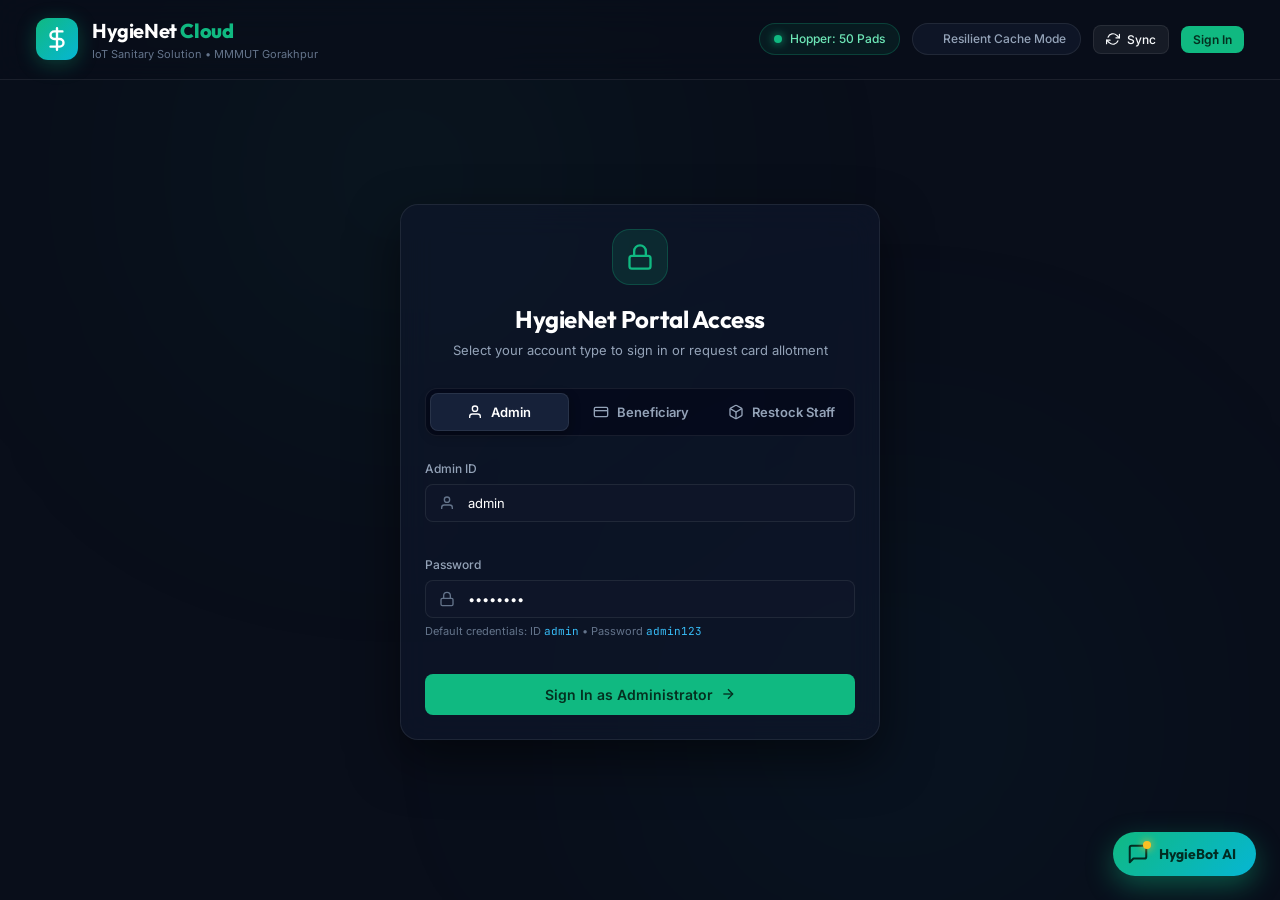
==== commit df4cc61a: "feat: Aadhaar Verhoeff registration & OTP, restock staff portal with photo proofs, admin verificatio" ====
--- a/public/index.html
+++ b/public/index.html
@@ -4,11 +4,15 @@
   <meta charset="UTF-8">
   <meta name="viewport" content="width=device-width, initial-scale=1.0">
   <title>HygieNet Cloud — IoT Sanitary Vending Management System</title>
-  <meta name="description" content="Next-Gen Cloud IoT Sanitary Vending Machine Management System with Admin & Beneficiary Portals, powered by Arduino UNO R4 WiFi and MongoDB Atlas.">
+  <meta name="description" content="Next-Gen Cloud IoT Sanitary Vending Machine Management System with Admin, Beneficiary & Refill Staff Portals, powered by Arduino UNO R4 WiFi and MongoDB Atlas.">
+  <link rel="manifest" href="/manifest.json">
+  <meta name="theme-color" content="#10b981">
+  <meta name="apple-mobile-web-app-capable" content="yes">
+  <meta name="apple-mobile-web-app-status-bar-style" content="black-translucent">
   <link rel="preconnect" href="https://fonts.googleapis.com">
   <link rel="preconnect" href="https://fonts.gstatic.com" crossorigin>
   <link href="https://fonts.googleapis.com/css2?family=Inter:wght@300;400;500;600;700&family=Outfit:wght@500;600;700;800&family=JetBrains+Mono:wght@400;500;600&display=swap" rel="stylesheet">
-  <link rel="stylesheet" href="style.css?v=2.5">
+  <link rel="stylesheet" href="style.css?v=3.0">
 </head>
 <body>
   <!-- Ambient background glow effects -->
@@ -31,6 +35,12 @@
       </div>
 
       <div class="nav-status-items">
+        <!-- Live Machine Hopper Stock Pill -->
+        <div class="status-pill nav-hopper-pill" id="nav-hopper-pill" title="Current Machine Hopper Stock">
+          <span class="status-indicator-dot online" id="nav-hopper-dot"></span>
+          <span id="nav-hopper-text">Hopper: 50 Pads</span>
+        </div>
+
         <div class="status-pill" id="cloud-status-pill">
           <span class="status-indicator-dot online"></span>
           <span id="cloud-status-text">Cloud Sync Live</span>
@@ -72,18 +82,22 @@
               </svg>
             </div>
             <h2>HygieNet Portal Access</h2>
-            <p>Select your account type to sign in to the platform</p>
-          </div>
-
-          <!-- Auth Tab Switcher -->
+            <p>Select your account type to sign in or request card allotment</p>
+          </div>
+
+          <!-- Auth Tab Switcher (Admin / Beneficiary / Restock Staff) -->
           <div class="auth-tabs">
             <button class="auth-tab-btn active" id="tab-btn-admin" onclick="switchAuthTab('admin')">
               <svg width="16" height="16" viewBox="0 0 24 24" fill="none" stroke="currentColor" stroke-width="2"><path d="M20 21v-2a4 4 0 0 0-4-4H8a4 4 0 0 0-4 4v2"></path><circle cx="12" cy="7" r="4"></circle></svg>
-              Admin Login
+              Admin
             </button>
             <button class="auth-tab-btn" id="tab-btn-user" onclick="switchAuthTab('user')">
               <svg width="16" height="16" viewBox="0 0 24 24" fill="none" stroke="currentColor" stroke-width="2"><rect x="2" y="5" width="20" height="14" rx="2"></rect><line x1="2" y1="10" x2="22" y2="10"></line></svg>
-              Beneficiary Card
+              Beneficiary
+            </button>
+            <button class="auth-tab-btn" id="tab-btn-refill" onclick="switchAuthTab('refill')">
+              <svg width="16" height="16" viewBox="0 0 24 24" fill="none" stroke="currentColor" stroke-width="2"><path d="M21 16V8a2 2 0 0 0-1-1.73l-7-4a2 2 0 0 0-2 0l-7 4A2 2 0 0 0 3 8v8a2 2 0 0 0 1 1.73l7 4a2 2 0 0 0 2 0l7-4A2 2 0 0 0 21 16z"></path><polyline points="3.27 6.96 12 12.01 20.73 6.96"></polyline><line x1="12" y1="22.08" x2="12" y2="12"></line></svg>
+              Restock Staff
             </button>
           </div>
 
@@ -141,7 +155,44 @@
               Access My Account & Quota
               <svg width="16" height="16" viewBox="0 0 24 24" fill="none" stroke="currentColor" stroke-width="2"><line x1="5" y1="12" x2="19" y2="12"></line><polyline points="12 5 19 12 12 19"></polyline></svg>
             </button>
+
+            <!-- New Student Registration Option -->
+            <div class="registration-cta-box">
+              <div class="reg-cta-text">
+                <strong>New student or lost card?</strong>
+                <span>Request card registration using Aadhaar number & OTP verification.</span>
+              </div>
+              <button type="button" class="btn btn-secondary btn-sm" onclick="openRegisterModal()">
+                Request Card Registration &rarr;
+              </button>
+            </div>
           </form>
+
+          <!-- Restock Staff Login Form -->
+          <form class="auth-form hidden" id="refill-login-form" onsubmit="handleRefillLogin(event)">
+            <div class="form-group">
+              <label for="refill-id">Restock Attendant ID</label>
+              <div class="input-with-icon">
+                <svg width="16" height="16" viewBox="0 0 24 24" fill="none" stroke="currentColor" stroke-width="2"><path d="M20 21v-2a4 4 0 0 0-4-4H8a4 4 0 0 0-4 4v2"></path><circle cx="12" cy="7" r="4"></circle></svg>
+                <input type="text" id="refill-id" class="form-input" placeholder="Enter staff username" value="refill" required autocomplete="username">
+              </div>
+            </div>
+
+            <div class="form-group">
+              <label for="refill-password">Password</label>
+              <div class="input-with-icon">
+                <svg width="16" height="16" viewBox="0 0 24 24" fill="none" stroke="currentColor" stroke-width="2"><rect x="3" y="11" width="18" height="11" rx="2" ry="2"></rect><path d="M7 11V7a5 5 0 0 1 10 0v4"></path></svg>
+                <input type="password" id="refill-password" class="form-input" placeholder="Enter staff password" value="refill123" required autocomplete="current-password">
+              </div>
+              <span class="field-hint">Staff credentials: ID <code>refill</code> • Password <code>refill123</code></span>
+            </div>
+
+            <button type="submit" class="btn btn-primary btn-block btn-lg" id="btn-refill-submit">
+              Sign In as Restock Staff
+              <svg width="16" height="16" viewBox="0 0 24 24" fill="none" stroke="currentColor" stroke-width="2"><line x1="5" y1="12" x2="19" y2="12"></line><polyline points="12 5 19 12 12 19"></polyline></svg>
+            </button>
+          </form>
+
         </div>
       </section>
 
@@ -185,6 +236,18 @@
             <div class="metric-trend"><span class="trend-highlight">Registered</span> RFID cards</div>
           </div>
 
+          <!-- Machine Hopper Stock Metric Card -->
+          <div class="metric-card">
+            <div class="metric-header">
+              <span class="metric-label">Machine Hopper Stock</span>
+              <div class="metric-icon icon-emerald">
+                <svg width="20" height="20" viewBox="0 0 24 24" fill="none" stroke="currentColor" stroke-width="2" stroke-linecap="round" stroke-linejoin="round"><path d="M21 16V8a2 2 0 0 0-1-1.73l-7-4a2 2 0 0 0-2 0l-7 4A2 2 0 0 0 3 8v8a2 2 0 0 0 1 1.73l7 4a2 2 0 0 0 2 0l7-4A2 2 0 0 0 21 16z"></path><polyline points="3.27 6.96 12 12.01 20.73 6.96"></polyline><line x1="12" y1="22.08" x2="12" y2="12"></line></svg>
+              </div>
+            </div>
+            <div class="metric-value" id="stat-hopper-count">50</div>
+            <div class="metric-trend"><span class="trend-highlight" id="stat-hopper-badge">50 / 60 Pads</span> • Dispenser Ready</div>
+          </div>
+
           <div class="metric-card">
             <div class="metric-header">
               <span class="metric-label">Monthly Pad Limit</span>
@@ -209,6 +272,112 @@
               <span class="status-indicator-dot pulse-emerald"></span>
               <span id="admin-device-text">UNO R4 WiFi: Ready</span>
             </span>
+          </div>
+        </section>
+
+        <!-- ADMIN ACTION & VERIFICATION QUEUES (Refills, Emergency, Allotments) -->
+        <section class="admin-queues-section">
+          <div class="section-title-wrap">
+            <h3>Admin Verifications & Quota Actions</h3>
+            <p>Review staff restock photo proofs, allot cards to Aadhaar-verified students, and approve emergency pads</p>
+          </div>
+
+          <div class="three-col-grid">
+            <!-- 1. Pending Refill Verifications (with Proof Photos) -->
+            <div class="queue-card card-glass">
+              <div class="queue-header">
+                <div class="queue-badge-title">
+                  <span class="queue-dot orange"></span>
+                  <h4>Pending Refill Proofs</h4>
+                </div>
+                <span class="badge badge-warn" id="badge-pending-refills-count">0</span>
+              </div>
+              <p class="queue-desc">Review uploaded photo proofs of machine hopper replenishment before crediting stock.</p>
+              <div class="queue-items-container" id="admin-refill-requests-list">
+                <div class="text-center text-muted py-3">No pending refill logs to verify</div>
+              </div>
+            </div>
+
+            <!-- 2. Pending Student Card Allotments (Aadhaar Verified) -->
+            <div class="queue-card card-glass">
+              <div class="queue-header">
+                <div class="queue-badge-title">
+                  <span class="queue-dot green"></span>
+                  <h4>Student Card Allotments</h4>
+                </div>
+                <span class="badge badge-emerald" id="badge-pending-allotments-count">0</span>
+              </div>
+              <p class="queue-desc">Students who completed Aadhaar checksum & OTP verification waiting for physical RFID cards.</p>
+              <div class="queue-items-container" id="admin-allotments-requests-list">
+                <div class="text-center text-muted py-3">No students awaiting card allotment</div>
+              </div>
+            </div>
+
+            <!-- 3. Emergency Pad Quota Requests -->
+            <div class="queue-card card-glass">
+              <div class="queue-header">
+                <div class="queue-badge-title">
+                  <span class="queue-dot red"></span>
+                  <h4>Emergency Pad Requests</h4>
+                </div>
+                <span class="badge badge-err" id="badge-emergency-requests-count">0</span>
+              </div>
+              <p class="queue-desc">Urgent pad requests from students who have exhausted their regular monthly quota.</p>
+              <div class="queue-items-container" id="admin-emergency-requests-list">
+                <div class="text-center text-muted py-3">No emergency requests active</div>
+              </div>
+            </div>
+          </div>
+        </section>
+
+        <!-- MONTHLY DISPENSE BREAKDOWN & SIMULATED ROLLOVER CARD -->
+        <section class="content-card card-glass" id="monthly-summary-card">
+          <div class="card-toolbar">
+            <div class="card-title-group">
+              <div class="title-with-pill">
+                <h3>Monthly Dispense Summary</h3>
+                <span class="badge badge-emerald" id="current-month-badge">Month --</span>
+              </div>
+              <p>Historical dispense volume and testing rollover controls</p>
+            </div>
+            <div class="card-actions">
+              <button class="btn btn-warn-subtle btn-sm" onclick="confirmSimulateMonthRollover()" title="Simulate a new month for testing: archives current stats and resets all quotas to 0">
+                <svg width="14" height="14" viewBox="0 0 24 24" fill="none" stroke="currentColor" stroke-width="2"><polyline points="1 4 1 10 7 10"></polyline><path d="M3.51 15a9 9 0 1 0 2.13-9.36L1 10"></path></svg>
+                Simulate New Month Rollover (Test Reset)
+              </button>
+            </div>
+          </div>
+
+          <div class="monthly-stats-grid">
+            <div class="monthly-stat-item">
+              <span class="lbl">Current Month Dispensed:</span>
+              <strong class="val" id="month-stat-current-dispensed">0 pads</strong>
+            </div>
+            <div class="monthly-stat-item">
+              <span class="lbl">Unique Students Served:</span>
+              <strong class="val" id="month-stat-unique-users">0</strong>
+            </div>
+            <div class="monthly-stat-item">
+              <span class="lbl">Avg Pads / Dispense:</span>
+              <strong class="val" id="month-stat-avg-qty">1.0</strong>
+            </div>
+          </div>
+
+          <div class="table-responsive" style="margin-top: 14px;">
+            <table class="data-table" id="monthly-summary-table">
+              <thead>
+                <tr>
+                  <th>Month No.</th>
+                  <th>Month & Year</th>
+                  <th>Total Dispensed</th>
+                  <th>Transactions</th>
+                  <th>Beneficiaries Served</th>
+                </tr>
+              </thead>
+              <tbody id="monthly-summary-tbody">
+                <tr><td colspan="5" class="text-center text-muted py-3">Loading monthly summary...</td></tr>
+              </tbody>
+            </table>
           </div>
         </section>
 
@@ -220,7 +389,7 @@
             <div class="card-toolbar">
               <div class="card-title-group">
                 <h3>Registered Beneficiaries</h3>
-                <p>Manage cards, pad quotas, and reset allocations</p>
+                <p>Manage cards, Aadhaar numbers, pad quotas, and reset allocations</p>
               </div>
               <div class="card-actions">
                 <button class="btn btn-primary btn-sm" onclick="openAddUserModal()">
@@ -236,7 +405,7 @@
             <!-- Table Search Bar -->
             <div class="table-search-box">
               <svg width="16" height="16" viewBox="0 0 24 24" fill="none" stroke="currentColor" stroke-width="2"><circle cx="11" cy="11" r="8"></circle><line x1="21" y1="21" x2="16.65" y2="16.65"></line></svg>
-              <input type="text" id="user-search-input" placeholder="Search by name or card UID..." oninput="handleUserSearch(this.value)">
+              <input type="text" id="user-search-input" placeholder="Search by name, Aadhaar or card UID..." oninput="handleUserSearch(this.value)">
             </div>
 
             <div class="table-responsive">
@@ -244,6 +413,7 @@
                 <thead>
                   <tr>
                     <th>Beneficiary</th>
+                    <th>Aadhaar No</th>
                     <th>RFID UID</th>
                     <th>Quota Used</th>
                     <th>Remaining</th>
@@ -252,7 +422,7 @@
                   </tr>
                 </thead>
                 <tbody id="users-tbody">
-                  <tr><td colspan="6" class="text-center text-muted py-4">Loading registered beneficiaries...</td></tr>
+                  <tr><td colspan="7" class="text-center text-muted py-4">Loading registered beneficiaries...</td></tr>
                 </tbody>
               </table>
             </div>
@@ -302,6 +472,20 @@
       <!-- ============================================================ -->
       <div class="user-portal-view hidden" id="view-user">
         
+        <!-- Live Machine Hopper Availability Banner -->
+        <section class="machine-hopper-strip" id="user-hopper-banner">
+          <div class="hopper-strip-left">
+            <span class="hopper-indicator-dot online" id="user-hopper-dot"></span>
+            <div>
+              <strong id="user-hopper-label">MMMUT Center #01: 50 Pads in Stock — Dispenser Ready</strong>
+              <div class="hopper-strip-sub" id="user-hopper-sub">Sanitized and stocked • Ready to dispense on RFID tap</div>
+            </div>
+          </div>
+          <div class="hopper-strip-right">
+            <span class="badge badge-emerald" id="user-hopper-stock-badge">50 / 60 Capacity</span>
+          </div>
+        </section>
+
         <!-- Beneficiary Hero Banner -->
         <section class="beneficiary-hero card-glass">
           <div class="beneficiary-hero-content">
@@ -312,6 +496,7 @@
               <div class="beneficiary-meta">
                 <span>Card UID: <code class="font-mono" id="user-profile-uid">C3:27:87:14</code></span>
                 <span>•</span>
+                <span id="user-profile-aadhaar-wrap" style="display: none;">Aadhaar: <code class="font-mono" id="user-profile-aadhaar">XXXX XXXX 1234</code> • </span>
                 <span>Unit: MMMUT Center #01</span>
                 <span>•</span>
                 <span id="user-profile-status" class="badge badge-emerald">Active</span>
@@ -373,6 +558,20 @@
                 <span id="user-progress-text">0 / 5 Collected</span>
                 <span id="user-max-label">5 pads</span>
               </div>
+            </div>
+
+            <!-- Emergency Pad Quota Request Banner (Appears when quota is exhausted or urgent) -->
+            <div class="emergency-quota-banner" id="user-emergency-banner">
+              <div class="emergency-content">
+                <div class="emergency-icon-wrap">🚨</div>
+                <div>
+                  <strong>Experiencing an Emergency?</strong>
+                  <p>If your monthly quota is exhausted or you need extra pads immediately, request an emergency allowance.</p>
+                </div>
+              </div>
+              <button class="btn btn-emergency btn-sm" onclick="openEmergencyModal()">
+                Request Emergency Pad
+              </button>
             </div>
           </section>
 
@@ -554,10 +753,288 @@
 
       </div>
 
+      <!-- ============================================================ -->
+      <!--  VIEW 4: RESTOCK / REFILL ATTENDANT PORTAL                   -->
+      <!-- ============================================================ -->
+      <div class="refill-portal-view hidden" id="view-refill">
+        
+        <!-- Refill Hero Banner -->
+        <section class="beneficiary-hero card-glass">
+          <div class="beneficiary-hero-content">
+            <div class="beneficiary-avatar" style="background: linear-gradient(135deg, #14b8a6, #06b6d4);">R</div>
+            <div class="beneficiary-details">
+              <div class="beneficiary-tag">Restock & Maintenance Portal</div>
+              <h2 class="beneficiary-name" id="refill-portal-staff-title">Restock Attendant</h2>
+              <div class="beneficiary-meta">
+                <span>Station: <strong>MMMUT Center #01</strong></span>
+                <span>•</span>
+                <span>Role: <strong>Authorized Maintenance Staff</strong></span>
+                <span>•</span>
+                <span class="badge badge-emerald">Active Session</span>
+              </div>
+            </div>
+          </div>
+          <div class="beneficiary-hero-action">
+            <button class="btn btn-secondary btn-sm" onclick="fetchRefillStaffData()">
+              <svg width="14" height="14" viewBox="0 0 24 24" fill="none" stroke="currentColor" stroke-width="2"><polyline points="23 4 23 10 17 10"></polyline><polyline points="1 20 1 14 7 14"></polyline><path d="M3.51 9a9 9 0 0 1 14.85-3.36L23 10M1 14l4.64 4.36A9 9 0 0 0 20.49 15"></path></svg>
+              Refresh Status
+            </button>
+          </div>
+        </section>
+
+        <!-- Current Machine Hopper Stock Banner -->
+        <section class="banner-card" id="refill-hopper-banner">
+          <div class="banner-content">
+            <div class="banner-badge">Current Machine Stock</div>
+            <div class="banner-title" id="refill-stock-title">Hopper: 50 / 60 Pads Remaining</div>
+            <div class="banner-desc">After physical replenishment, submit the form below with 1–2 photos of the hopper & dispenser tray for Admin verification.</div>
+          </div>
+          <div class="banner-actions">
+            <span class="badge badge-emerald" id="refill-stock-badge" style="font-size: 13px; padding: 6px 14px;">Stock OK</span>
+          </div>
+        </section>
+
+        <!-- Two Column Grid: Restock Form & Submission Logs -->
+        <div class="two-col-grid">
+          
+          <!-- Restock Submission Form -->
+          <section class="content-card card-glass">
+            <div class="card-toolbar">
+              <div class="card-title-group">
+                <h3>Submit Replenishment Report</h3>
+                <p>Upload proof photos. Admin will verify before stock is credited.</p>
+              </div>
+            </div>
+
+            <form id="refill-submit-form" onsubmit="handleRefillSubmit(event)" class="auth-form" style="gap: 16px;">
+              <div class="form-group">
+                <label for="refill-staff-name">Staff Attendant Name</label>
+                <input type="text" id="refill-staff-name" class="form-input" placeholder="e.g. Ramesh Kumar" required>
+              </div>
+
+              <div class="form-group">
+                <label for="refill-quantity-added">Pads Replenished (Count)</label>
+                <input type="number" id="refill-quantity-added" class="form-input" value="50" min="1" max="100" required>
+                <span class="field-hint">Standard sanitary pack contains 50 pads</span>
+              </div>
+
+              <div class="form-group">
+                <label for="refill-remarks">Hygiene Remarks & Machine Inspection</label>
+                <textarea id="refill-remarks" class="form-input" rows="2" placeholder="e.g. Hopper sanitized, tray cleaned, 50 pads loaded properly" required></textarea>
+              </div>
+
+              <!-- Proof Photo 1 -->
+              <div class="form-group">
+                <label>Proof Photo 1: Hopper Interior with Loaded Pads (Required)</label>
+                <div class="photo-dropzone" id="photo1-dropzone">
+                  <input type="file" id="refill-photo1-file" accept="image/*" class="hidden-file-input" onchange="handlePhotoSelect(event, 1)">
+                  <div class="dropzone-empty" id="photo1-empty" onclick="document.getElementById('refill-photo1-file').click()">
+                    <svg width="24" height="24" viewBox="0 0 24 24" fill="none" stroke="currentColor" stroke-width="2"><rect x="3" y="3" width="18" height="18" rx="2" ry="2"></rect><circle cx="8.5" cy="8.5" r="1.5"></circle><polyline points="21 15 16 10 5 21"></polyline></svg>
+                    <span>Click or Drag to Upload Hopper Photo</span>
+                    <span class="file-hint">Clear photo showing pads inside hopper</span>
+                  </div>
+                  <div class="dropzone-preview hidden" id="photo1-preview-wrap">
+                    <img id="photo1-preview-img" alt="Hopper Proof" src="">
+                    <button type="button" class="btn-remove-photo" onclick="removePhoto(1)" title="Remove Photo">✕</button>
+                  </div>
+                </div>
+              </div>
+
+              <!-- Proof Photo 2 -->
+              <div class="form-group">
+                <label>Proof Photo 2: Dispenser Chute & Tray (Optional)</label>
+                <div class="photo-dropzone" id="photo2-dropzone">
+                  <input type="file" id="refill-photo2-file" accept="image/*" class="hidden-file-input" onchange="handlePhotoSelect(event, 2)">
+                  <div class="dropzone-empty" id="photo2-empty" onclick="document.getElementById('refill-photo2-file').click()">
+                    <svg width="24" height="24" viewBox="0 0 24 24" fill="none" stroke="currentColor" stroke-width="2"><rect x="3" y="3" width="18" height="18" rx="2" ry="2"></rect><circle cx="8.5" cy="8.5" r="1.5"></circle><polyline points="21 15 16 10 5 21"></polyline></svg>
+                    <span>Click or Drag to Upload Chute / Tray Photo</span>
+                    <span class="file-hint">Exterior dispenser front inspection</span>
+                  </div>
+                  <div class="dropzone-preview hidden" id="photo2-preview-wrap">
+                    <img id="photo2-preview-img" alt="Tray Proof" src="">
+                    <button type="button" class="btn-remove-photo" onclick="removePhoto(2)" title="Remove Photo">✕</button>
+                  </div>
+                </div>
+              </div>
+
+              <button type="submit" class="btn btn-primary btn-block btn-lg" id="btn-submit-refill">
+                Submit Restock for Admin Approval
+                <svg width="16" height="16" viewBox="0 0 24 24" fill="none" stroke="currentColor" stroke-width="2"><line x1="5" y1="12" x2="19" y2="12"></line><polyline points="12 5 19 12 12 19"></polyline></svg>
+              </button>
+            </form>
+          </section>
+
+          <!-- History of Submissions -->
+          <section class="content-card card-glass">
+            <div class="card-toolbar">
+              <div class="card-title-group">
+                <h3>My Restock Submissions</h3>
+                <p>Track admin verification status of your replenishment reports</p>
+              </div>
+            </div>
+
+            <div class="refill-logs-list" id="refill-staff-logs-list">
+              <div class="text-center text-muted py-4">No replenishment reports submitted yet.</div>
+            </div>
+          </section>
+        </div>
+
+      </div>
+
     </main>
   </div>
 
-  <!-- Add / Edit Beneficiary Modal -->
+  <!-- ============================================================ -->
+  <!--  MODALS & DIALOGS                                            -->
+  <!-- ============================================================ -->
+
+  <!-- 1. Student Registration Modal (Aadhaar & OTP) -->
+  <div class="modal-backdrop hidden" id="register-modal">
+    <div class="modal-box" style="max-width: 480px;">
+      <div class="modal-header">
+        <div class="modal-title-with-badge">
+          <h3 id="reg-modal-title">Student Card Registration</h3>
+          <span class="badge badge-emerald">Aadhaar Verified</span>
+        </div>
+        <button class="btn-icon" onclick="closeRegisterModal()" title="Close">✕</button>
+      </div>
+
+      <!-- Step 1: Details & Aadhaar Checksum -->
+      <form id="reg-step1-form" onsubmit="handleSendRegistrationOTP(event)">
+        <p class="modal-subtitle">Step 1: Enter your details. Your 12-digit Aadhaar number is mathematically validated using the UIDAI Verhoeff algorithm.</p>
+
+        <div class="form-group">
+          <label for="reg-name">Full Student Name</label>
+          <input type="text" id="reg-name" class="form-input" placeholder="e.g. Pooja Singh" required>
+        </div>
+
+        <div class="form-group">
+          <label for="reg-aadhaar">12-Digit Aadhaar Number</label>
+          <div class="input-with-icon">
+            <svg width="16" height="16" viewBox="0 0 24 24" fill="none" stroke="currentColor" stroke-width="2"><rect x="3" y="4" width="18" height="16" rx="3"></rect><circle cx="9" cy="10" r="2"></circle><line x1="15" y1="8" x2="17" y2="8"></line><line x1="15" y1="12" x2="17" y2="12"></line><line x1="7" y1="16" x2="17" y2="16"></line></svg>
+            <input type="text" id="reg-aadhaar" class="form-input font-mono" placeholder="XXXX XXXX XXXX" maxlength="14" required autocomplete="off" oninput="formatAndValidateAadhaar(this)">
+          </div>
+          <div class="aadhaar-feedback" id="aadhaar-feedback">
+            <span class="indicator-icon">ℹ️</span>
+            <span class="indicator-text">Enter 12 digits to verify checksum</span>
+          </div>
+        </div>
+
+        <div class="form-group">
+          <label for="reg-email">Student Email Address</label>
+          <input type="email" id="reg-email" class="form-input" placeholder="e.g. pooja@mmmut.ac.in" required>
+          <span class="field-hint">A 6-digit OTP will be sent here (also shown on screen in dev mode)</span>
+        </div>
+
+        <div class="form-group">
+          <label for="reg-dept">Hostel / Department / Year</label>
+          <input type="text" id="reg-dept" class="form-input" placeholder="e.g. Sarojini Bhawan, B.Tech CSE 2nd Yr" required>
+        </div>
+
+        <div class="modal-footer" style="margin-top: 20px;">
+          <button type="button" class="btn btn-secondary" onclick="closeRegisterModal()">Cancel</button>
+          <button type="submit" class="btn btn-primary" id="btn-reg-step1">
+            Generate Verification OTP &rarr;
+          </button>
+        </div>
+      </form>
+
+      <!-- Step 2: 6-Digit OTP Verification -->
+      <form id="reg-step2-form" class="hidden" onsubmit="handleVerifyRegistrationOTP(event)">
+        <div class="otp-instruction-banner">
+          <div class="otp-banner-icon">📩</div>
+          <div>
+            <strong>OTP Dispatched!</strong>
+            <p id="otp-destination-text">A 6-digit verification code has been generated.</p>
+          </div>
+        </div>
+
+        <div class="form-group" style="text-align: center; margin: 24px 0;">
+          <label for="reg-otp-input" style="font-size: 13px; font-weight: 600;">Enter 6-Digit Verification Code</label>
+          <input type="text" id="reg-otp-input" class="form-input font-mono text-center" placeholder="123456" maxlength="6" style="font-size: 24px; letter-spacing: 6px; width: 220px; margin: 8px auto;" required autocomplete="off">
+          <span class="field-hint">Valid for 10 minutes</span>
+        </div>
+
+        <div class="modal-footer">
+          <button type="button" class="btn btn-secondary" onclick="backToRegStep1()">Back</button>
+          <button type="submit" class="btn btn-primary" id="btn-reg-verify">
+            Verify & Queue for Card Allotment
+          </button>
+        </div>
+      </form>
+    </div>
+  </div>
+
+  <!-- 2. Admin Allot Card Modal (assign RFID UID to student) -->
+  <div class="modal-backdrop hidden" id="allot-modal">
+    <div class="modal-box" style="max-width: 460px;">
+      <div class="modal-header">
+        <div class="modal-title-with-badge">
+          <h3>Allot RFID Card</h3>
+          <span class="badge badge-emerald">Step 2: Physical Allotment</span>
+        </div>
+        <button class="btn-icon" onclick="closeAllotModal()" title="Close">✕</button>
+      </div>
+      <form id="allot-form" onsubmit="handleAllotSubmit(event)">
+        <input type="hidden" id="allot-req-id" value="">
+        
+        <div class="allot-summary-box" id="allot-summary-box">
+          <!-- Populated by JS -->
+        </div>
+
+        <div class="form-group">
+          <label for="allot-uid">Scan / Enter RFID Card UID</label>
+          <div class="input-with-icon">
+            <svg width="16" height="16" viewBox="0 0 24 24" fill="none" stroke="currentColor" stroke-width="2"><rect x="2" y="5" width="20" height="14" rx="2"></rect><line x1="2" y1="10" x2="22" y2="10"></line></svg>
+            <input type="text" id="allot-uid" class="form-input font-mono" placeholder="e.g. C3:27:87:14" required autocomplete="off">
+          </div>
+          <span class="field-hint">Tap card on reader or enter the 8-10 char hex UID</span>
+        </div>
+
+        <div class="form-group">
+          <label for="allot-limit">Monthly Quota Limit (Pads)</label>
+          <input type="number" id="allot-limit" class="form-input" value="5" min="1" max="20" required>
+        </div>
+
+        <div class="modal-footer">
+          <button type="button" class="btn btn-secondary" onclick="closeAllotModal()">Cancel</button>
+          <button type="submit" class="btn btn-primary" id="btn-allot-save">
+            Assign Card & Activate Student
+          </button>
+        </div>
+      </form>
+    </div>
+  </div>
+
+  <!-- 3. Emergency Pad Request Modal -->
+  <div class="modal-backdrop hidden" id="emergency-modal">
+    <div class="modal-box" style="max-width: 440px;">
+      <div class="modal-header">
+        <div class="modal-title-with-badge">
+          <h3>Request Emergency Sanitary Pad</h3>
+          <span class="badge badge-warn">Urgent Grant</span>
+        </div>
+        <button class="btn-icon" onclick="closeEmergencyModal()" title="Close">✕</button>
+      </div>
+      <form id="emergency-form" onsubmit="handleEmergencySubmit(event)">
+        <p class="modal-subtitle">If you have exhausted your 5-pad monthly quota and are experiencing an unexpected flow, submit this request. Administrators will grant emergency quota immediately.</p>
+        
+        <div class="form-group">
+          <label for="emergency-reason">Brief Note / Location (Optional)</label>
+          <textarea id="emergency-reason" class="form-input" rows="3" placeholder="e.g. Sudden flow during lab class, quota exhausted."></textarea>
+        </div>
+
+        <div class="modal-footer" style="margin-top: 18px;">
+          <button type="button" class="btn btn-secondary" onclick="closeEmergencyModal()">Cancel</button>
+          <button type="submit" class="btn btn-primary" id="btn-emergency-submit">
+            Submit Emergency Request
+          </button>
+        </div>
+      </form>
+    </div>
+  </div>
+
+  <!-- 4. Add / Edit Beneficiary Modal (Admin direct) -->
   <div class="modal-backdrop hidden" id="user-modal">
     <div class="modal-box">
       <div class="modal-header">
@@ -571,6 +1048,14 @@
           <input type="text" id="form-name" class="form-input" placeholder="e.g. Priya Sharma" required>
         </div>
         <div class="form-group">
+          <label for="form-aadhaar">Aadhaar Number (12 Digits)</label>
+          <input type="text" id="form-aadhaar" class="form-input font-mono" placeholder="XXXX XXXX XXXX" maxlength="14" oninput="formatAndValidateAadhaar(this, 'form-aadhaar-feedback')">
+          <div class="aadhaar-feedback" id="form-aadhaar-feedback">
+            <span class="indicator-icon">ℹ️</span>
+            <span class="indicator-text">Verhoeff checksum checked on entry</span>
+          </div>
+        </div>
+        <div class="form-group">
           <label for="form-uid">RFID Card UID</label>
           <input type="text" id="form-uid" class="form-input font-mono" placeholder="e.g. C3:27:87:14" required>
           <span class="field-hint" id="form-uid-hint">Format: 8-10 hex characters (colons optional)</span>
@@ -584,6 +1069,57 @@
           <button type="submit" class="btn btn-primary" id="btn-modal-save">Save Beneficiary</button>
         </div>
       </form>
+    </div>
+  </div>
+
+  <!-- 5. Image Lightbox Modal (For Restock Proof Photos) -->
+  <div class="lightbox-backdrop hidden" id="image-lightbox-modal" onclick="closeImageLightbox(event)">
+    <div class="lightbox-content" onclick="event.stopPropagation()">
+      <button class="lightbox-close-btn" onclick="closeImageLightbox(event)" title="Close Lightbox">✕</button>
+      <img id="lightbox-img" alt="Refill Proof High-Res" src="">
+      <div class="lightbox-caption" id="lightbox-caption">Hopper Proof Photo</div>
+    </div>
+  </div>
+
+  <!-- ============================================================ -->
+  <!--  LOCALHOST HARDWARE SIMULATOR BAR (ZERO ARDUINO NEEDED)     -->
+  <!-- ============================================================ -->
+  <div class="dev-simulator-bar" id="localhost-dev-bar" style="display: none;">
+    <div class="dev-bar-header" onclick="toggleDevBar()">
+      <div class="dev-bar-title">
+        <span class="dev-pulse-dot"></span>
+        <strong>⚡ Localhost Hardware Simulator</strong>
+        <span class="dev-tag">Zero Arduino Connected</span>
+      </div>
+      <button type="button" class="btn-dev-toggle" id="btn-dev-toggle">▲ Expand Simulator</button>
+    </div>
+    <div class="dev-bar-body hidden" id="dev-bar-body">
+      <div class="dev-controls-grid">
+        <div class="dev-control-col">
+          <label>Simulate RFID Card Tap:</label>
+          <select id="sim-card-select" class="form-input form-input-sm font-mono">
+            <option value="C3:27:87:14">Sunita Yadav (C3:27:87:14)</option>
+            <option value="E3:A5:AE:02">Anita Kumari (E3:A5:AE:02)</option>
+          </select>
+        </div>
+        <div class="dev-control-col dev-btn-group">
+          <button type="button" class="btn btn-secondary btn-sm" onclick="simVerifySelectedCard()">
+            🔍 Card Quota Check
+          </button>
+          <button type="button" class="btn btn-primary btn-sm" onclick="simDispenseSelectedCard(1)">
+            🩸 Dispense 1 Pad
+          </button>
+          <button type="button" class="btn btn-primary btn-sm" onclick="simDispenseSelectedCard(2)">
+            🩸 Dispense 2 Pads
+          </button>
+          <button type="button" class="btn btn-secondary btn-sm" onclick="simTriggerHopperStockDrop()">
+            📉 Decrement Hopper (-1)
+          </button>
+        </div>
+      </div>
+      <div class="dev-bar-status-line" id="dev-sim-status">
+        Ready for offline hardware tests on localhost:5000
+      </div>
     </div>
   </div>
 
@@ -664,6 +1200,6 @@
   <!-- Toast Notification Container -->
   <div class="toast-container" id="toast-container"></div>
 
-  <script src="app.js?v=2.5"></script>
+  <script src="app.js?v=3.0"></script>
 </body>
 </html>
--- a/public/style.css
+++ b/public/style.css
@@ -1823,3 +1823,669 @@
   flex-shrink: 0;
 }
 
+/* ============================================================
+   NEW FEATURES: HOPPER STRIP, REFILL, QUEUES & DEV SIMULATOR
+   ============================================================ */
+
+/* Nav Hopper Pill */
+.nav-hopper-pill {
+  border-color: rgba(16, 185, 129, 0.25);
+  background: rgba(16, 185, 129, 0.08);
+  color: #6ee7b7;
+}
+
+/* Registration CTA Box */
+.registration-cta-box {
+  margin-top: 14px;
+  padding: 14px 16px;
+  background: rgba(2, 6, 23, 0.5);
+  border: 1px dashed rgba(16, 185, 129, 0.25);
+  border-radius: var(--radius-md);
+  display: flex;
+  flex-direction: column;
+  gap: 10px;
+}
+
+.reg-cta-text strong {
+  display: block;
+  font-size: 13px;
+  color: #fff;
+}
+
+.reg-cta-text span {
+  font-size: 11px;
+  color: var(--text-dim);
+}
+
+/* Aadhaar Feedback */
+.aadhaar-feedback {
+  margin-top: 6px;
+  font-size: 11px;
+  display: flex;
+  align-items: center;
+  gap: 6px;
+  color: var(--text-dim);
+  transition: var(--transition);
+}
+
+.aadhaar-feedback.valid {
+  color: #34d399;
+}
+
+.aadhaar-feedback.invalid {
+  color: #f87171;
+}
+
+/* Three Column Grid (Admin Queues) */
+.admin-queues-section {
+  display: flex;
+  flex-direction: column;
+  gap: 14px;
+}
+
+.section-title-wrap h3 {
+  font-family: var(--font-display);
+  font-size: 18px;
+  font-weight: 700;
+  color: #fff;
+}
+
+.section-title-wrap p {
+  font-size: 12px;
+  color: var(--text-muted);
+}
+
+.three-col-grid {
+  display: grid;
+  grid-template-columns: repeat(3, 1fr);
+  gap: 20px;
+}
+
+@media (max-width: 1024px) {
+  .three-col-grid {
+    grid-template-columns: 1fr;
+  }
+}
+
+.queue-card {
+  padding: 20px;
+  border-radius: var(--radius-lg);
+  display: flex;
+  flex-direction: column;
+  gap: 12px;
+}
+
+.queue-header {
+  display: flex;
+  align-items: center;
+  justify-content: space-between;
+}
+
+.queue-badge-title {
+  display: flex;
+  align-items: center;
+  gap: 8px;
+}
+
+.queue-badge-title h4 {
+  font-size: 14px;
+  font-weight: 600;
+  color: #fff;
+}
+
+.queue-dot {
+  width: 8px;
+  height: 8px;
+  border-radius: 50%;
+}
+.queue-dot.orange { background: #f59e0b; box-shadow: 0 0 8px rgba(245, 158, 11, 0.6); }
+.queue-dot.green { background: #10b981; box-shadow: 0 0 8px rgba(16, 185, 129, 0.6); }
+.queue-dot.red { background: #ef4444; box-shadow: 0 0 8px rgba(239, 68, 68, 0.6); }
+
+.queue-desc {
+  font-size: 11px;
+  color: var(--text-dim);
+  line-height: 1.4;
+}
+
+.queue-items-container {
+  display: flex;
+  flex-direction: column;
+  gap: 10px;
+  max-height: 380px;
+  overflow-y: auto;
+}
+
+/* Individual Queue Item Cards */
+.queue-item {
+  background: rgba(2, 6, 23, 0.55);
+  border: 1px solid var(--border-subtle);
+  border-radius: var(--radius-md);
+  padding: 12px 14px;
+  display: flex;
+  flex-direction: column;
+  gap: 8px;
+  transition: var(--transition);
+}
+
+.queue-item:hover {
+  border-color: var(--border-hover);
+  background: rgba(2, 6, 23, 0.75);
+}
+
+.queue-item-header {
+  display: flex;
+  align-items: center;
+  justify-content: space-between;
+}
+
+.queue-item-header strong {
+  font-size: 13px;
+  color: #fff;
+}
+
+.queue-item-meta {
+  font-size: 11px;
+  color: var(--text-dim);
+  display: flex;
+  flex-direction: column;
+  gap: 2px;
+}
+
+.queue-thumbs-row {
+  display: flex;
+  gap: 8px;
+  margin-top: 4px;
+}
+
+.proof-thumb {
+  width: 60px;
+  height: 60px;
+  border-radius: var(--radius-sm);
+  object-fit: cover;
+  border: 1px solid rgba(255, 255, 255, 0.15);
+  cursor: pointer;
+  transition: var(--transition);
+}
+
+.proof-thumb:hover {
+  transform: scale(1.05);
+  border-color: var(--primary);
+  box-shadow: 0 4px 12px rgba(0, 0, 0, 0.5);
+}
+
+.queue-actions-row {
+  display: flex;
+  align-items: center;
+  gap: 8px;
+  margin-top: 4px;
+}
+
+/* Monthly Summary Card */
+.title-with-pill {
+  display: flex;
+  align-items: center;
+  gap: 10px;
+}
+
+.monthly-stats-grid {
+  display: flex;
+  flex-wrap: wrap;
+  gap: 16px;
+  padding: 14px 18px;
+  background: rgba(2, 6, 23, 0.45);
+  border: 1px solid var(--border-subtle);
+  border-radius: var(--radius-md);
+}
+
+.monthly-stat-item {
+  display: flex;
+  align-items: center;
+  gap: 8px;
+}
+
+.monthly-stat-item .lbl {
+  font-size: 12px;
+  color: var(--text-muted);
+}
+
+.monthly-stat-item .val {
+  font-size: 13px;
+  font-weight: 700;
+  color: #34d399;
+}
+
+.btn-warn-subtle {
+  background: rgba(245, 158, 11, 0.12);
+  border: 1px solid rgba(245, 158, 11, 0.3);
+  color: #fbbf24;
+  cursor: pointer;
+  font-size: 12px;
+  font-weight: 600;
+  padding: 6px 12px;
+  border-radius: var(--radius-sm);
+  display: inline-flex;
+  align-items: center;
+  gap: 6px;
+  transition: var(--transition);
+}
+
+.btn-warn-subtle:hover {
+  background: rgba(245, 158, 11, 0.22);
+  border-color: rgba(245, 158, 11, 0.5);
+}
+
+/* Beneficiary Machine Hopper Strip */
+.machine-hopper-strip {
+  background: linear-gradient(135deg, rgba(16, 185, 129, 0.14) 0%, rgba(6, 182, 212, 0.08) 100%);
+  border: 1px solid rgba(16, 185, 129, 0.28);
+  border-radius: var(--radius-lg);
+  padding: 16px 22px;
+  display: flex;
+  align-items: center;
+  justify-content: space-between;
+  flex-wrap: wrap;
+  gap: 14px;
+}
+
+.hopper-strip-left {
+  display: flex;
+  align-items: center;
+  gap: 12px;
+}
+
+.hopper-indicator-dot {
+  width: 12px;
+  height: 12px;
+  border-radius: 50%;
+  background: #10b981;
+  box-shadow: 0 0 12px #10b981;
+}
+
+.hopper-strip-left strong {
+  font-size: 14px;
+  font-weight: 700;
+  color: #fff;
+}
+
+.hopper-strip-sub {
+  font-size: 12px;
+  color: var(--text-muted);
+  margin-top: 2px;
+}
+
+/* Emergency Pad Banner */
+.emergency-quota-banner {
+  margin-top: 18px;
+  padding: 14px 18px;
+  background: rgba(244, 63, 94, 0.08);
+  border: 1px solid rgba(244, 63, 94, 0.25);
+  border-radius: var(--radius-md);
+  display: flex;
+  align-items: center;
+  justify-content: space-between;
+  flex-wrap: wrap;
+  gap: 14px;
+}
+
+.emergency-content {
+  display: flex;
+  align-items: center;
+  gap: 12px;
+}
+
+.emergency-icon-wrap {
+  font-size: 24px;
+}
+
+.emergency-content strong {
+  font-size: 13px;
+  color: #fecdd3;
+  display: block;
+}
+
+.emergency-content p {
+  font-size: 11px;
+  color: var(--text-muted);
+  margin-top: 2px;
+}
+
+.btn-emergency {
+  background: linear-gradient(135deg, #f43f5e, #e11d48);
+  color: #fff;
+  border: none;
+  border-radius: var(--radius-sm);
+  padding: 8px 16px;
+  font-size: 12px;
+  font-weight: 700;
+  cursor: pointer;
+  box-shadow: 0 4px 14px rgba(244, 63, 94, 0.35);
+  transition: var(--transition);
+}
+
+.btn-emergency:hover {
+  transform: translateY(-1px);
+  box-shadow: 0 6px 20px rgba(244, 63, 94, 0.5);
+}
+
+/* Photo Dropzone in Restock Portal */
+.photo-dropzone {
+  border: 2px dashed rgba(255, 255, 255, 0.15);
+  border-radius: var(--radius-md);
+  background: rgba(2, 6, 23, 0.45);
+  overflow: hidden;
+  transition: var(--transition);
+}
+
+.photo-dropzone:hover {
+  border-color: var(--primary);
+}
+
+.hidden-file-input {
+  display: none;
+}
+
+.dropzone-empty {
+  padding: 20px 16px;
+  display: flex;
+  flex-direction: column;
+  align-items: center;
+  justify-content: center;
+  gap: 6px;
+  cursor: pointer;
+  text-align: center;
+  color: var(--text-muted);
+  font-size: 12px;
+}
+
+.dropzone-empty:hover {
+  color: #fff;
+}
+
+.dropzone-preview {
+  position: relative;
+  padding: 8px;
+  text-align: center;
+  background: rgba(0, 0, 0, 0.4);
+}
+
+.dropzone-preview img {
+  max-width: 100%;
+  max-height: 180px;
+  border-radius: var(--radius-sm);
+  object-fit: cover;
+}
+
+.btn-remove-photo {
+  position: absolute;
+  top: 12px;
+  right: 12px;
+  background: rgba(239, 68, 68, 0.85);
+  color: #fff;
+  border: none;
+  width: 26px;
+  height: 26px;
+  border-radius: 50%;
+  cursor: pointer;
+  font-size: 12px;
+  display: flex;
+  align-items: center;
+  justify-content: center;
+  transition: var(--transition);
+}
+
+.btn-remove-photo:hover {
+  background: #ef4444;
+}
+
+/* Refill History Card Items */
+.refill-log-item {
+  background: rgba(2, 6, 23, 0.45);
+  border: 1px solid var(--border-subtle);
+  border-radius: var(--radius-md);
+  padding: 14px;
+  display: flex;
+  flex-direction: column;
+  gap: 8px;
+  margin-bottom: 12px;
+}
+
+.refill-log-top {
+  display: flex;
+  align-items: center;
+  justify-content: space-between;
+}
+
+.refill-log-top strong {
+  font-size: 14px;
+  color: #fff;
+}
+
+/* Lightbox Modal */
+.lightbox-backdrop {
+  position: fixed;
+  inset: 0;
+  background: rgba(0, 0, 0, 0.88);
+  backdrop-filter: blur(8px);
+  -webkit-backdrop-filter: blur(8px);
+  display: flex;
+  align-items: center;
+  justify-content: center;
+  z-index: 2000;
+  padding: 24px;
+  animation: fadeIn 0.2s ease;
+}
+
+.lightbox-content {
+  position: relative;
+  max-width: 90vw;
+  max-height: 85vh;
+  display: flex;
+  flex-direction: column;
+  align-items: center;
+  gap: 12px;
+}
+
+.lightbox-content img {
+  max-width: 85vw;
+  max-height: 75vh;
+  border-radius: var(--radius-md);
+  border: 1px solid rgba(255, 255, 255, 0.2);
+  box-shadow: 0 20px 50px rgba(0, 0, 0, 0.8);
+  object-fit: contain;
+}
+
+.lightbox-caption {
+  color: #fff;
+  font-size: 13px;
+  font-weight: 500;
+  background: rgba(15, 23, 42, 0.75);
+  padding: 6px 16px;
+  border-radius: 999px;
+  border: 1px solid var(--border-subtle);
+}
+
+.lightbox-close-btn {
+  position: absolute;
+  top: -16px;
+  right: -16px;
+  background: rgba(255, 255, 255, 0.2);
+  color: #fff;
+  border: 1px solid rgba(255, 255, 255, 0.3);
+  width: 36px;
+  height: 36px;
+  border-radius: 50%;
+  font-size: 16px;
+  cursor: pointer;
+  display: flex;
+  align-items: center;
+  justify-content: center;
+  transition: var(--transition);
+}
+
+.lightbox-close-btn:hover {
+  background: rgba(239, 68, 68, 0.8);
+}
+
+/* Localhost Hardware Simulator Bar */
+.dev-simulator-bar {
+  position: fixed;
+  bottom: 0;
+  left: 0;
+  right: 0;
+  background: rgba(15, 23, 42, 0.95);
+  backdrop-filter: blur(16px);
+  -webkit-backdrop-filter: blur(16px);
+  border-top: 1px solid rgba(16, 185, 129, 0.35);
+  box-shadow: 0 -4px 25px rgba(0, 0, 0, 0.6);
+  z-index: 999;
+  transition: var(--transition);
+}
+
+.dev-bar-header {
+  display: flex;
+  align-items: center;
+  justify-content: space-between;
+  padding: 8px 24px;
+  cursor: pointer;
+  background: rgba(2, 6, 23, 0.6);
+}
+
+.dev-bar-title {
+  display: flex;
+  align-items: center;
+  gap: 10px;
+  font-size: 13px;
+  color: #fff;
+}
+
+.dev-pulse-dot {
+  width: 8px;
+  height: 8px;
+  border-radius: 50%;
+  background: #38bdf8;
+  box-shadow: 0 0 10px #38bdf8;
+  animation: pulse-dot 1.5s infinite;
+}
+
+.dev-tag {
+  font-size: 10px;
+  background: rgba(56, 189, 248, 0.15);
+  color: #38bdf8;
+  padding: 2px 8px;
+  border-radius: 999px;
+  border: 1px solid rgba(56, 189, 248, 0.3);
+}
+
+.btn-dev-toggle {
+  background: transparent;
+  border: none;
+  color: var(--text-dim);
+  font-size: 11px;
+  font-weight: 600;
+  cursor: pointer;
+}
+
+.dev-bar-body {
+  padding: 14px 24px 18px;
+  display: flex;
+  flex-direction: column;
+  gap: 12px;
+}
+
+.dev-controls-grid {
+  display: flex;
+  align-items: center;
+  flex-wrap: wrap;
+  gap: 16px;
+}
+
+.dev-control-col {
+  display: flex;
+  align-items: center;
+  gap: 10px;
+}
+
+.dev-control-col label {
+  font-size: 12px;
+  color: var(--text-muted);
+  white-space: nowrap;
+}
+
+.dev-btn-group {
+  display: flex;
+  gap: 8px;
+  flex-wrap: wrap;
+}
+
+.dev-bar-status-line {
+  font-size: 11px;
+  font-family: var(--font-mono);
+  color: #34d399;
+  padding: 6px 12px;
+  background: rgba(2, 6, 23, 0.6);
+  border-radius: var(--radius-sm);
+  border: 1px solid rgba(255, 255, 255, 0.05);
+}
+
+/* Modal Title with Badge */
+.modal-title-with-badge {
+  display: flex;
+  align-items: center;
+  gap: 10px;
+}
+
+.modal-subtitle {
+  font-size: 12px;
+  color: var(--text-muted);
+  margin-bottom: 16px;
+  line-height: 1.4;
+}
+
+/* OTP Instruction Banner */
+.otp-instruction-banner {
+  display: flex;
+  align-items: center;
+  gap: 12px;
+  padding: 12px 14px;
+  background: rgba(16, 185, 129, 0.12);
+  border: 1px solid rgba(16, 185, 129, 0.25);
+  border-radius: var(--radius-md);
+  margin-bottom: 14px;
+}
+
+.otp-banner-icon {
+  font-size: 22px;
+}
+
+.otp-instruction-banner strong {
+  font-size: 13px;
+  color: #34d399;
+  display: block;
+}
+
+.otp-instruction-banner p {
+  font-size: 11px;
+  color: var(--text-dim);
+  margin-top: 2px;
+}
+
+/* Allot Summary Box */
+.allot-summary-box {
+  background: rgba(2, 6, 23, 0.5);
+  border: 1px solid var(--border-subtle);
+  border-radius: var(--radius-md);
+  padding: 12px 14px;
+  margin-bottom: 16px;
+  font-size: 12px;
+  color: var(--text-muted);
+  display: flex;
+  flex-direction: column;
+  gap: 4px;
+}
+
+.allot-summary-box strong {
+  color: #fff;
+  font-size: 13px;
+}
+
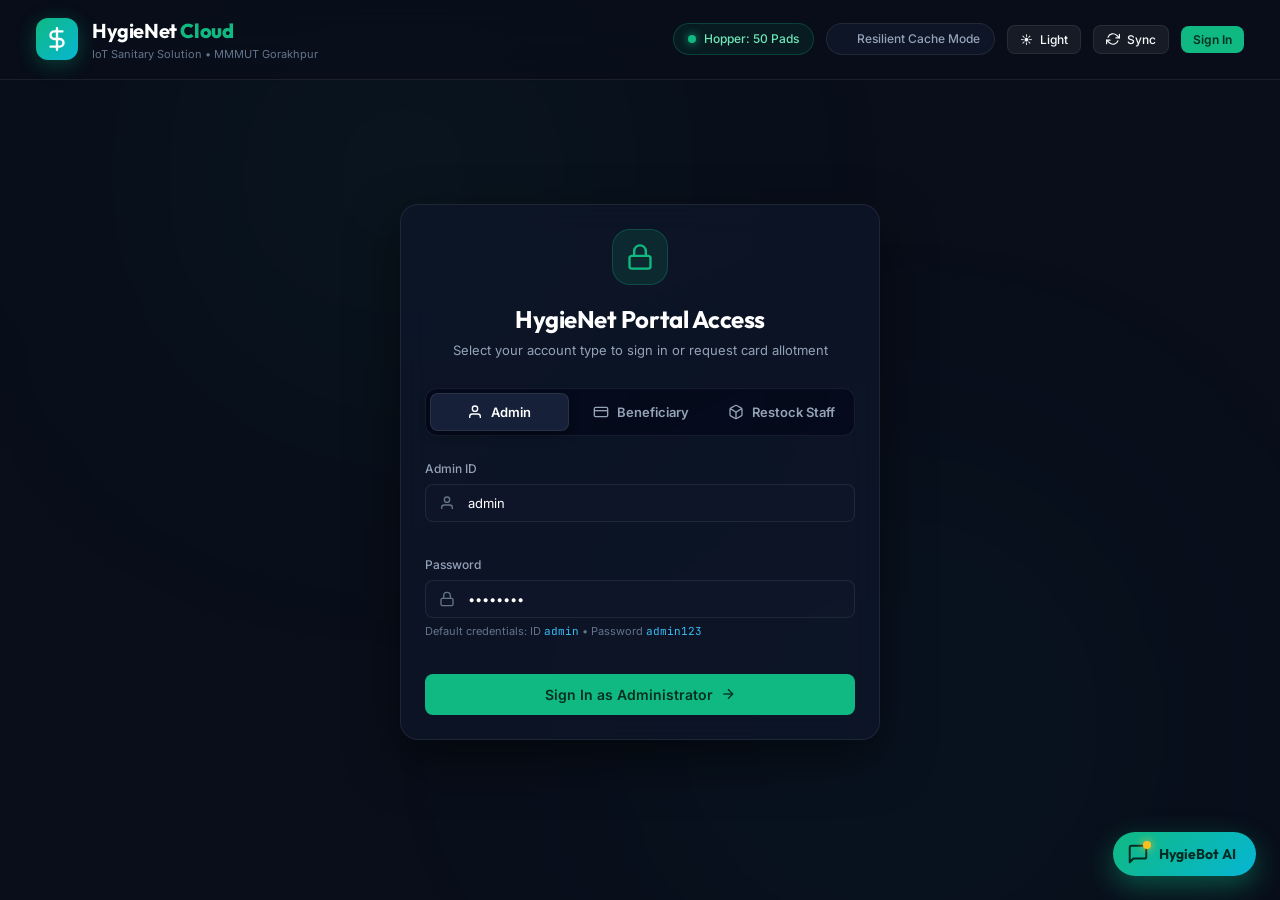
==== commit db189b42: "fix: resolve student card allotment queue updates and add dark/light mode theme toggle" ====
--- a/public/index.html
+++ b/public/index.html
@@ -51,6 +51,11 @@
           <span class="role-name" id="nav-user-name">Admin</span>
         </div>
 
+        <button class="btn btn-secondary btn-sm" id="btn-theme-toggle" onclick="toggleTheme()" title="Toggle Dark / Light Mode">
+          <span id="theme-icon">☀️</span>
+          <span id="theme-label">Light</span>
+        </button>
+
         <button class="btn btn-secondary btn-sm" id="btn-refresh" onclick="refreshCurrentView()">
           <svg width="14" height="14" viewBox="0 0 24 24" fill="none" stroke="currentColor" stroke-width="2" stroke-linecap="round" stroke-linejoin="round">
             <polyline points="23 4 23 10 17 10"></polyline>
--- a/public/style.css
+++ b/public/style.css
@@ -2489,3 +2489,459 @@
   font-size: 13px;
 }
 
+/* ============================================================
+   LIGHT MODE THEME SYSTEM (High-Contrast Clean Glassmorphism)
+   ============================================================ */
+
+[data-theme="light"], body.theme-light {
+  --bg-main: #f8fafc;
+  --bg-surface: rgba(255, 255, 255, 0.92);
+  --bg-surface-elevated: #ffffff;
+  --bg-card: rgba(255, 255, 255, 0.88);
+  --border-subtle: rgba(15, 23, 42, 0.09);
+  --border-hover: rgba(16, 185, 129, 0.45);
+  
+  --primary: #059669;
+  --primary-hover: #047857;
+  --primary-glow: rgba(5, 150, 105, 0.22);
+  --teal: #0d9488;
+  --cyan: #0284c7;
+  --indigo: #4f46e5;
+  --amber: #d97706;
+  --rose: #e11d48;
+  
+  --text-main: #0f172a;
+  --text-muted: #334155;
+  --text-dim: #64748b;
+  
+  --status-ok-bg: rgba(5, 150, 105, 0.12);
+  --status-ok-text: #065f46;
+  --status-warn-bg: rgba(217, 119, 6, 0.12);
+  --status-warn-text: #92400e;
+  --status-err-bg: rgba(225, 29, 72, 0.12);
+  --status-err-text: #9f1239;
+}
+
+/* Body & Glows in Light Mode */
+[data-theme="light"] body,
+body.theme-light {
+  background-color: #f8fafc;
+  color: #0f172a;
+}
+
+[data-theme="light"] .glow-1,
+body.theme-light .glow-1 {
+  background: radial-gradient(circle, rgba(16, 185, 129, 0.1) 0%, transparent 70%);
+}
+
+[data-theme="light"] .glow-2,
+body.theme-light .glow-2 {
+  background: radial-gradient(circle, rgba(6, 182, 212, 0.07) 0%, transparent 70%);
+}
+
+/* Navigation */
+[data-theme="light"] .top-nav,
+body.theme-light .top-nav {
+  background: rgba(255, 255, 255, 0.88);
+  border-bottom: 1px solid rgba(15, 23, 42, 0.08);
+  box-shadow: 0 4px 20px rgba(0, 0, 0, 0.03);
+}
+
+[data-theme="light"] .brand-title,
+body.theme-light .brand-title {
+  color: #0f172a;
+}
+
+[data-theme="light"] .status-pill,
+body.theme-light .status-pill {
+  background: #ffffff;
+  border-color: rgba(15, 23, 42, 0.1);
+  color: #334155;
+  box-shadow: 0 2px 6px rgba(0, 0, 0, 0.03);
+}
+
+[data-theme="light"] .nav-hopper-pill,
+body.theme-light .nav-hopper-pill {
+  background: rgba(16, 185, 129, 0.1);
+  border-color: rgba(16, 185, 129, 0.3);
+  color: #065f46;
+}
+
+[data-theme="light"] .btn-secondary,
+body.theme-light .btn-secondary {
+  background: #ffffff;
+  border-color: rgba(15, 23, 42, 0.14);
+  color: #1e293b;
+  box-shadow: 0 2px 6px rgba(0, 0, 0, 0.04);
+}
+
+[data-theme="light"] .btn-secondary:hover,
+body.theme-light .btn-secondary:hover {
+  background: #f1f5f9;
+  border-color: var(--primary);
+  color: #0f172a;
+}
+
+/* Cards & Glassmorphism */
+[data-theme="light"] .card-glass,
+body.theme-light .card-glass {
+  background: rgba(255, 255, 255, 0.85);
+  border: 1px solid rgba(15, 23, 42, 0.08);
+  box-shadow: 0 10px 30px rgba(15, 23, 42, 0.05);
+}
+
+[data-theme="light"] .metric-card,
+body.theme-light .metric-card {
+  background: #ffffff;
+  border: 1px solid rgba(15, 23, 42, 0.08);
+  box-shadow: 0 4px 20px rgba(15, 23, 42, 0.04);
+}
+
+[data-theme="light"] .metric-value,
+body.theme-light .metric-value {
+  color: #0f172a;
+}
+
+[data-theme="light"] .banner-card,
+body.theme-light .banner-card {
+  background: linear-gradient(135deg, rgba(16, 185, 129, 0.1) 0%, rgba(6, 182, 212, 0.05) 100%);
+  border: 1px solid rgba(16, 185, 129, 0.25);
+}
+
+[data-theme="light"] .banner-title,
+body.theme-light .banner-title {
+  color: #0f172a;
+}
+
+[data-theme="light"] .device-chip,
+body.theme-light .device-chip {
+  background: #ffffff;
+  border: 1px solid rgba(15, 23, 42, 0.1);
+  color: #334155;
+}
+
+/* Forms & Inputs */
+[data-theme="light"] .form-input,
+body.theme-light .form-input,
+[data-theme="light"] .table-search-box input,
+body.theme-light .table-search-box input {
+  background: #ffffff;
+  color: #0f172a;
+  border: 1px solid rgba(15, 23, 42, 0.15);
+}
+
+[data-theme="light"] .form-input:focus,
+body.theme-light .form-input:focus {
+  border-color: var(--primary);
+  box-shadow: 0 0 0 3px rgba(16, 185, 129, 0.15);
+  background: #ffffff;
+}
+
+[data-theme="light"] .input-with-icon svg,
+body.theme-light .input-with-icon svg {
+  color: #64748b;
+}
+
+[data-theme="light"] .auth-tabs,
+body.theme-light .auth-tabs {
+  background: #f1f5f9;
+  border: 1px solid rgba(15, 23, 42, 0.08);
+}
+
+[data-theme="light"] .auth-tab-btn,
+body.theme-light .auth-tab-btn {
+  color: #64748b;
+}
+
+[data-theme="light"] .auth-tab-btn.active,
+body.theme-light .auth-tab-btn.active {
+  background: #ffffff;
+  color: #0f172a;
+  border: 1px solid rgba(15, 23, 42, 0.08);
+  box-shadow: 0 2px 8px rgba(0, 0, 0, 0.05);
+}
+
+[data-theme="light"] .auth-header h2,
+body.theme-light .auth-header h2 {
+  color: #0f172a;
+}
+
+[data-theme="light"] .quick-cards-group,
+body.theme-light .quick-cards-group,
+[data-theme="light"] .registration-cta-box,
+body.theme-light .registration-cta-box {
+  background: #f8fafc;
+  border-color: rgba(16, 185, 129, 0.25);
+}
+
+[data-theme="light"] .reg-cta-text strong,
+body.theme-light .reg-cta-text strong {
+  color: #0f172a;
+}
+
+[data-theme="light"] .quick-pill,
+body.theme-light .quick-pill {
+  background: #ffffff;
+  border-color: rgba(15, 23, 42, 0.1);
+  color: #0f172a;
+}
+
+[data-theme="light"] .quick-pill:hover,
+body.theme-light .quick-pill:hover {
+  background: rgba(16, 185, 129, 0.08);
+}
+
+/* Tables */
+[data-theme="light"] .data-table thead th,
+body.theme-light .data-table thead th {
+  background: #f1f5f9;
+  color: #475569;
+  border-bottom: 1px solid rgba(15, 23, 42, 0.08);
+}
+
+[data-theme="light"] .data-table tbody td,
+body.theme-light .data-table tbody td {
+  border-bottom: 1px solid rgba(15, 23, 42, 0.05);
+  color: #1e293b;
+}
+
+[data-theme="light"] .data-table tbody tr:hover,
+body.theme-light .data-table tbody tr:hover {
+  background: #f8fafc;
+}
+
+[data-theme="light"] .btn-table-action,
+body.theme-light .btn-table-action {
+  background: #f1f5f9;
+  border-color: rgba(15, 23, 42, 0.12);
+  color: #1e293b;
+}
+
+/* Admin Queues Section */
+[data-theme="light"] .section-title-wrap h3,
+body.theme-light .section-title-wrap h3,
+[data-theme="light"] .card-title-group h3,
+body.theme-light .card-title-group h3 {
+  color: #0f172a;
+}
+
+[data-theme="light"] .queue-card,
+body.theme-light .queue-card {
+  background: #ffffff;
+  border: 1px solid rgba(15, 23, 42, 0.08);
+}
+
+[data-theme="light"] .queue-badge-title h4,
+body.theme-light .queue-badge-title h4 {
+  color: #0f172a;
+}
+
+[data-theme="light"] .queue-item,
+body.theme-light .queue-item {
+  background: #f8fafc;
+  border: 1px solid rgba(15, 23, 42, 0.08);
+}
+
+[data-theme="light"] .queue-item:hover,
+body.theme-light .queue-item:hover {
+  background: #ffffff;
+  border-color: var(--primary);
+  box-shadow: 0 4px 14px rgba(0, 0, 0, 0.04);
+}
+
+[data-theme="light"] .queue-item-header strong,
+body.theme-light .queue-item-header strong {
+  color: #0f172a;
+}
+
+/* Monthly Stats Grid */
+[data-theme="light"] .monthly-stats-grid,
+body.theme-light .monthly-stats-grid {
+  background: #f8fafc;
+  border: 1px solid rgba(15, 23, 42, 0.08);
+}
+
+[data-theme="light"] .monthly-stat-item .lbl,
+body.theme-light .monthly-stat-item .lbl {
+  color: #64748b;
+}
+
+[data-theme="light"] .monthly-stat-item .val,
+body.theme-light .monthly-stat-item .val {
+  color: #059669;
+}
+
+/* Beneficiary Portal */
+[data-theme="light"] .machine-hopper-strip,
+body.theme-light .machine-hopper-strip {
+  background: linear-gradient(135deg, rgba(16, 185, 129, 0.12) 0%, rgba(6, 182, 212, 0.06) 100%);
+  border: 1px solid rgba(16, 185, 129, 0.3);
+}
+
+[data-theme="light"] .hopper-strip-left strong,
+body.theme-light .hopper-strip-left strong,
+[data-theme="light"] .beneficiary-name,
+body.theme-light .beneficiary-name,
+[data-theme="light"] .ring-center-text .ring-number,
+body.theme-light .ring-center-text .ring-number,
+[data-theme="light"] .breakdown-stat strong,
+body.theme-light .breakdown-stat strong {
+  color: #0f172a;
+}
+
+[data-theme="light"] .ring-bg,
+body.theme-light .ring-bg {
+  stroke: #e2e8f0;
+}
+
+[data-theme="light"] .progress-wrap-lg,
+body.theme-light .progress-wrap-lg,
+[data-theme="light"] .progress-wrap,
+body.theme-light .progress-wrap {
+  background: #e2e8f0;
+}
+
+/* Cycle Health Tracker */
+[data-theme="light"] .cycle-gauge-bg,
+body.theme-light .cycle-gauge-bg {
+  stroke: #e2e8f0;
+}
+
+[data-theme="light"] .cycle-gauge-day-num,
+body.theme-light .cycle-gauge-day-num,
+[data-theme="light"] .cycle-stat-chip strong,
+body.theme-light .cycle-stat-chip strong,
+[data-theme="light"] .phase-header strong,
+body.theme-light .phase-header strong {
+  color: #0f172a;
+}
+
+[data-theme="light"] .cycle-stat-chip,
+body.theme-light .cycle-stat-chip,
+[data-theme="light"] .phase-info-box,
+body.theme-light .phase-info-box,
+[data-theme="light"] .pad-readiness-banner,
+body.theme-light .pad-readiness-banner {
+  background: #f8fafc;
+  border-color: rgba(15, 23, 42, 0.08);
+}
+
+[data-theme="light"] .readiness-title,
+body.theme-light .readiness-title {
+  color: #0f172a;
+}
+
+/* Modals */
+[data-theme="light"] .modal-box,
+body.theme-light .modal-box {
+  background: #ffffff;
+  border: 1px solid rgba(15, 23, 42, 0.1);
+  box-shadow: 0 25px 60px rgba(0, 0, 0, 0.15);
+  color: #0f172a;
+}
+
+[data-theme="light"] .modal-header h3,
+body.theme-light .modal-header h3 {
+  color: #0f172a;
+}
+
+[data-theme="light"] .allot-summary-box,
+body.theme-light .allot-summary-box {
+  background: #f8fafc;
+  border-color: rgba(15, 23, 42, 0.08);
+}
+
+[data-theme="light"] .allot-summary-box strong,
+body.theme-light .allot-summary-box strong {
+  color: #0f172a;
+}
+
+/* Restock Portal */
+[data-theme="light"] .photo-dropzone,
+body.theme-light .photo-dropzone {
+  background: #f8fafc;
+  border-color: rgba(15, 23, 42, 0.15);
+}
+
+[data-theme="light"] .refill-log-item,
+body.theme-light .refill-log-item {
+  background: #f8fafc;
+  border-color: rgba(15, 23, 42, 0.08);
+}
+
+[data-theme="light"] .refill-log-top strong,
+body.theme-light .refill-log-top strong {
+  color: #0f172a;
+}
+
+/* Localhost Dev Simulator Bar */
+[data-theme="light"] .dev-simulator-bar,
+body.theme-light .dev-simulator-bar {
+  background: rgba(255, 255, 255, 0.96);
+  border-top-color: rgba(16, 185, 129, 0.45);
+  box-shadow: 0 -4px 20px rgba(0, 0, 0, 0.06);
+}
+
+[data-theme="light"] .dev-bar-header,
+body.theme-light .dev-bar-header {
+  background: #f1f5f9;
+}
+
+[data-theme="light"] .dev-bar-title,
+body.theme-light .dev-bar-title {
+  color: #0f172a;
+}
+
+[data-theme="light"] .dev-bar-status-line,
+body.theme-light .dev-bar-status-line {
+  background: #ffffff;
+  border-color: rgba(15, 23, 42, 0.1);
+  color: #047857;
+}
+
+/* AI Chat Window */
+[data-theme="light"] .chat-window-box,
+body.theme-light .chat-window-box {
+  background: #ffffff;
+  border-color: rgba(15, 23, 42, 0.1);
+  box-shadow: 0 20px 50px rgba(0, 0, 0, 0.12);
+}
+
+[data-theme="light"] .chat-header,
+body.theme-light .chat-header {
+  background: #f1f5f9;
+  border-bottom-color: rgba(15, 23, 42, 0.08);
+}
+
+[data-theme="light"] .chat-bot-title,
+body.theme-light .chat-bot-title {
+  color: #0f172a;
+}
+
+[data-theme="light"] .chat-chip,
+body.theme-light .chat-chip {
+  background: #f1f5f9;
+  border-color: rgba(15, 23, 42, 0.08);
+  color: #334155;
+}
+
+[data-theme="light"] .chat-msg.msg-bot .msg-bubble,
+body.theme-light .chat-msg.msg-bot .msg-bubble {
+  background: #f1f5f9;
+  color: #0f172a;
+  border: 1px solid rgba(15, 23, 42, 0.06);
+}
+
+[data-theme="light"] .chat-input-row,
+body.theme-light .chat-input-row {
+  background: #ffffff;
+  border-top-color: rgba(15, 23, 42, 0.08);
+}
+
+[data-theme="light"] .chat-text-input,
+body.theme-light .chat-text-input {
+  background: #f8fafc;
+  color: #0f172a;
+  border-color: rgba(15, 23, 42, 0.15);
+}
+
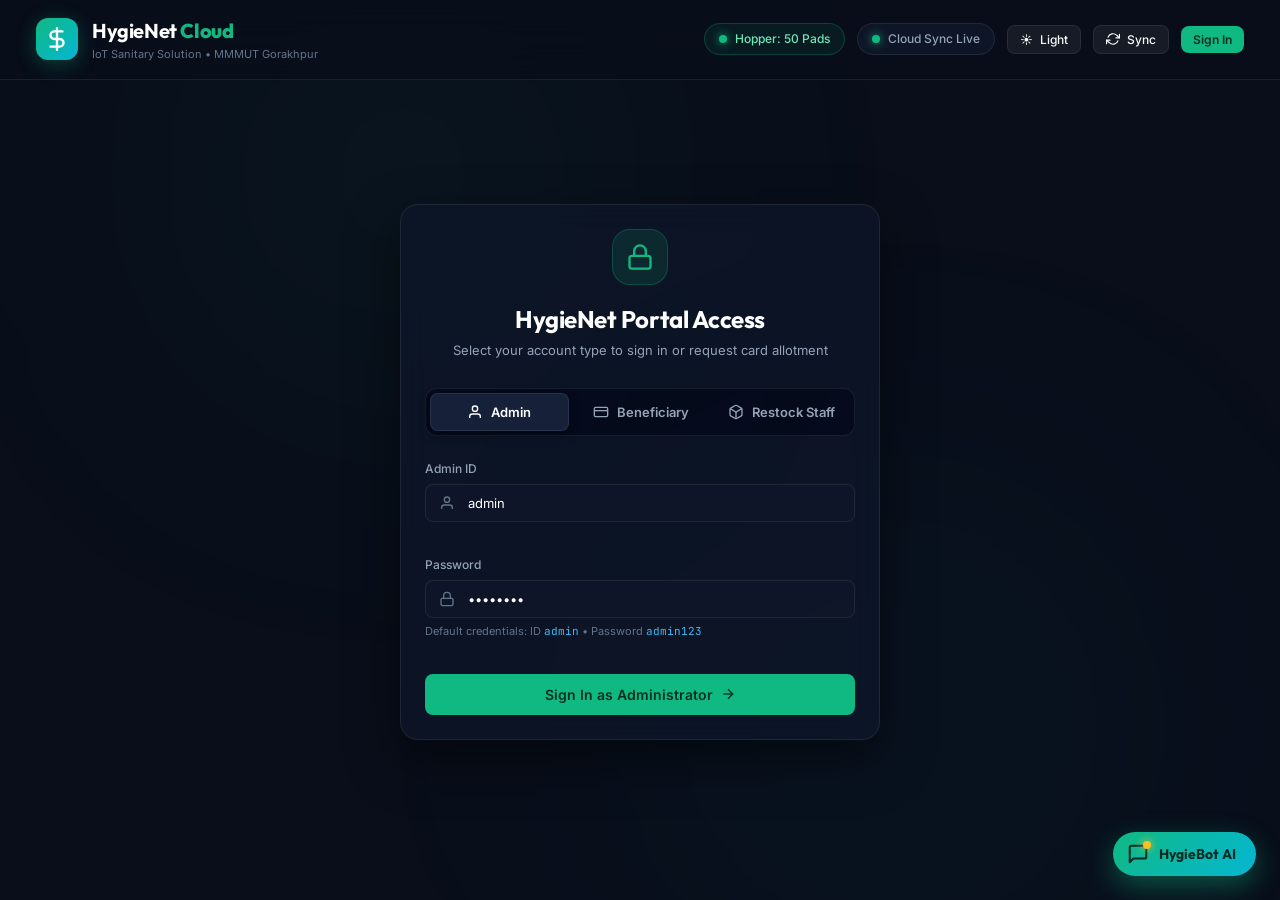
==== commit 8aa7c5a8: "fix: resolve beneficiary update/delete with decoded UID & method fallbacks, delete refill submission" ====
--- a/public/index.html
+++ b/public/index.html
@@ -12,7 +12,7 @@
   <link rel="preconnect" href="https://fonts.googleapis.com">
   <link rel="preconnect" href="https://fonts.gstatic.com" crossorigin>
   <link href="https://fonts.googleapis.com/css2?family=Inter:wght@300;400;500;600;700&family=Outfit:wght@500;600;700;800&family=JetBrains+Mono:wght@400;500;600&display=swap" rel="stylesheet">
-  <link rel="stylesheet" href="style.css?v=3.0">
+  <link rel="stylesheet" href="style.css?v=3.3">
 </head>
 <body>
   <!-- Ambient background glow effects -->
@@ -295,7 +295,10 @@
                   <span class="queue-dot orange"></span>
                   <h4>Pending Refill Proofs</h4>
                 </div>
-                <span class="badge badge-warn" id="badge-pending-refills-count">0</span>
+                <div style="display:flex; align-items:center; gap:6px;">
+                  <button class="btn btn-secondary btn-sm" style="padding: 2px 8px; font-size: 11px;" onclick="handleClearAllRefills()" title="Clear all restock submissions">Clear All</button>
+                  <span class="badge badge-warn" id="badge-pending-refills-count">0</span>
+                </div>
               </div>
               <p class="queue-desc">Review uploaded photo proofs of machine hopper replenishment before crediting stock.</p>
               <div class="queue-items-container" id="admin-refill-requests-list">
@@ -445,6 +448,10 @@
                   <svg width="14" height="14" viewBox="0 0 24 24" fill="none" stroke="currentColor" stroke-width="2"><path d="M21 15v4a2 2 0 0 1-2 2H5a2 2 0 0 1-2-2v-4"></path><polyline points="7 10 12 15 17 10"></polyline><line x1="12" y1="15" x2="12" y2="3"></line></svg>
                   Export CSV
                 </button>
+                <button class="btn btn-secondary btn-sm" onclick="clearLedgerPrompt()" title="Clear all dispense logs">
+                  <svg width="14" height="14" viewBox="0 0 24 24" fill="none" stroke="currentColor" stroke-width="2"><polyline points="3 6 5 6 21 6"></polyline><path d="M19 6v14a2 2 0 0 1-2 2H7a2 2 0 0 1-2-2V6m3 0V4a2 2 0 0 1 2-2h4a2 2 0 0 1 2 2v2"></path></svg>
+                  Clear Ledger
+                </button>
                 <div class="live-pulse-badge">
                   <span class="status-indicator-dot online"></span>
                   Live Sync
@@ -562,6 +569,17 @@
                 <span>0 pads</span>
                 <span id="user-progress-text">0 / 5 Collected</span>
                 <span id="user-max-label">5 pads</span>
+              </div>
+            </div>
+
+            <!-- Active Temporary Emergency Allowance Notice -->
+            <div class="emergency-quota-banner hidden" id="user-emergency-active-notice" style="background: rgba(16, 185, 129, 0.12); border: 1px solid rgba(16, 185, 129, 0.35); margin-bottom: 12px; display: none;">
+              <div class="emergency-content">
+                <div class="emergency-icon-wrap" style="background: rgba(16, 185, 129, 0.2); font-size: 1.2rem;">✨</div>
+                <div>
+                  <strong style="color: #34d399;">Temporary Emergency Allowance Granted</strong>
+                  <p id="user-emergency-active-text" style="color: var(--text-dim); margin-top: 2px; font-size: 13px;">You have been granted extra emergency pads for this cycle.</p>
+                </div>
               </div>
             </div>
 
@@ -1205,6 +1223,6 @@
   <!-- Toast Notification Container -->
   <div class="toast-container" id="toast-container"></div>
 
-  <script src="app.js?v=3.0"></script>
+  <script src="app.js?v=3.3"></script>
 </body>
 </html>
--- a/public/style.css
+++ b/public/style.css
@@ -2945,3 +2945,30 @@
   border-color: rgba(15, 23, 42, 0.15);
 }
 
+/* Table Action Buttons in Light Mode */
+[data-theme="light"] .btn-table-action,
+body.theme-light .btn-table-action {
+  background: #f1f5f9;
+  border-color: #cbd5e1;
+  color: #334155;
+}
+
+[data-theme="light"] .btn-table-action:hover,
+body.theme-light .btn-table-action:hover {
+  background: #e2e8f0;
+  color: #0f172a;
+}
+
+[data-theme="light"] .btn-table-action.btn-del,
+body.theme-light .btn-table-action.btn-del {
+  background: #fee2e2;
+  border-color: #fca5a5;
+  color: #dc2626;
+}
+
+[data-theme="light"] .btn-table-action.btn-del:hover,
+body.theme-light .btn-table-action.btn-del:hover {
+  background: #fecaca;
+  color: #b91c1c;
+}
+
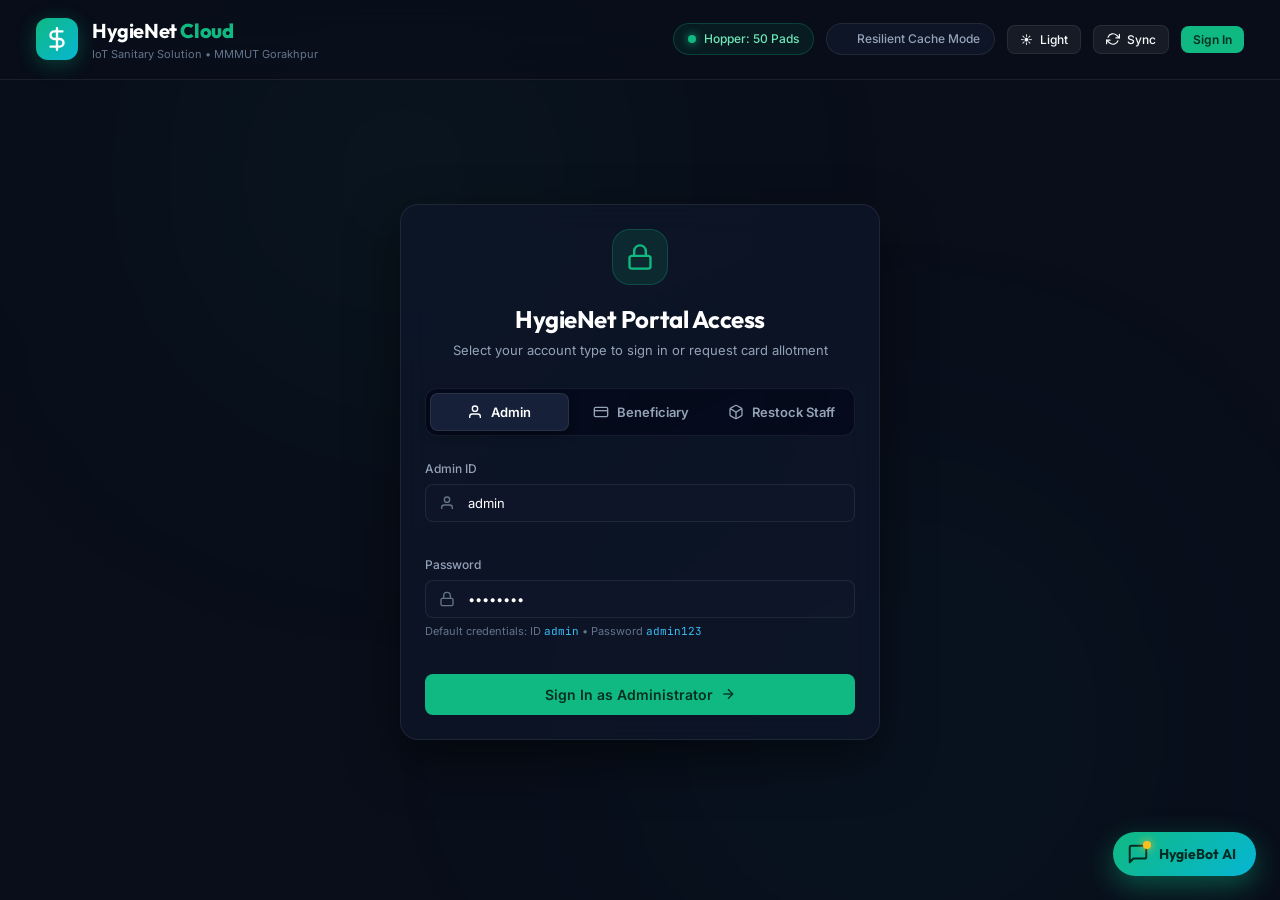
==== commit af018389: "fix: resolve syntax error in app.js, sync assets v3.4, support decoded UID user CRUD, and add restoc" ====
--- a/public/index.html
+++ b/public/index.html
@@ -12,7 +12,7 @@
   <link rel="preconnect" href="https://fonts.googleapis.com">
   <link rel="preconnect" href="https://fonts.gstatic.com" crossorigin>
   <link href="https://fonts.googleapis.com/css2?family=Inter:wght@300;400;500;600;700&family=Outfit:wght@500;600;700;800&family=JetBrains+Mono:wght@400;500;600&display=swap" rel="stylesheet">
-  <link rel="stylesheet" href="style.css?v=3.3">
+  <link rel="stylesheet" href="style.css?v=3.4">
 </head>
 <body>
   <!-- Ambient background glow effects -->
@@ -1223,6 +1223,6 @@
   <!-- Toast Notification Container -->
   <div class="toast-container" id="toast-container"></div>
 
-  <script src="app.js?v=3.3"></script>
+  <script src="app.js?v=3.4"></script>
 </body>
 </html>
